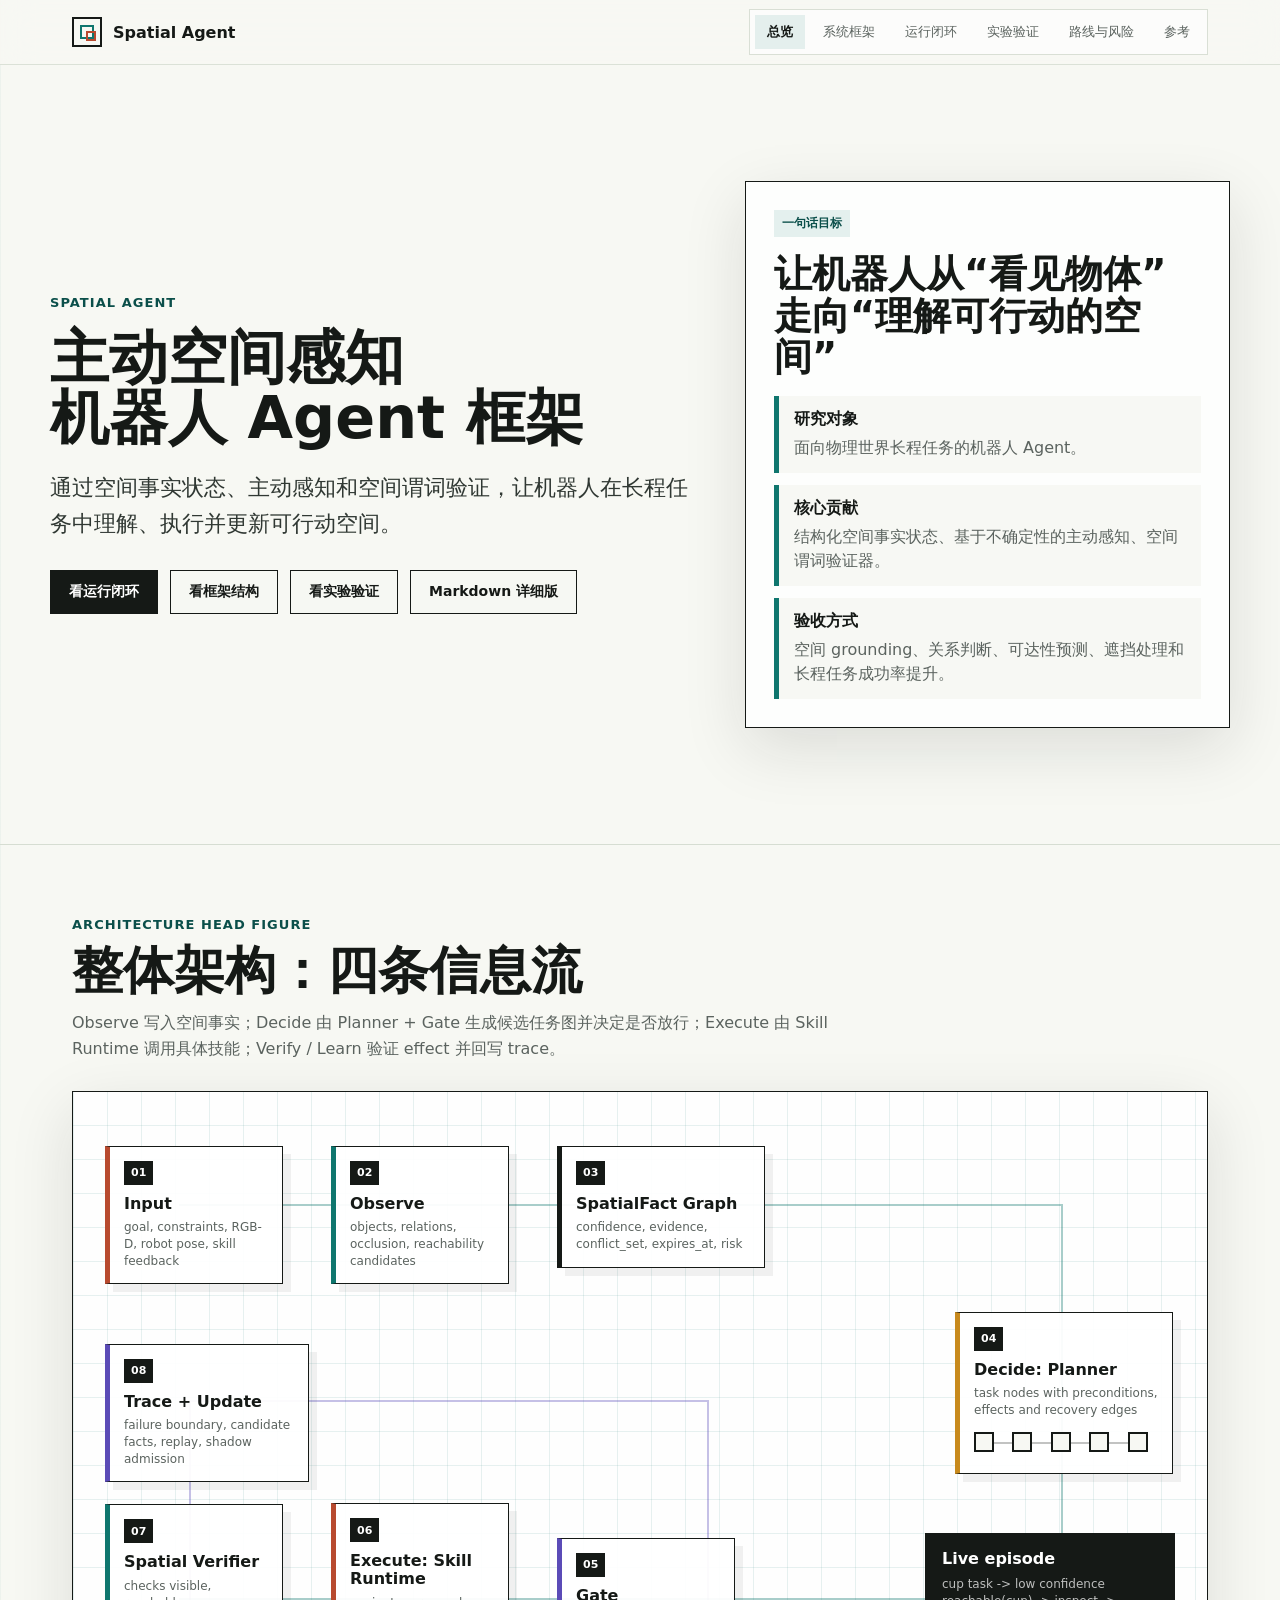
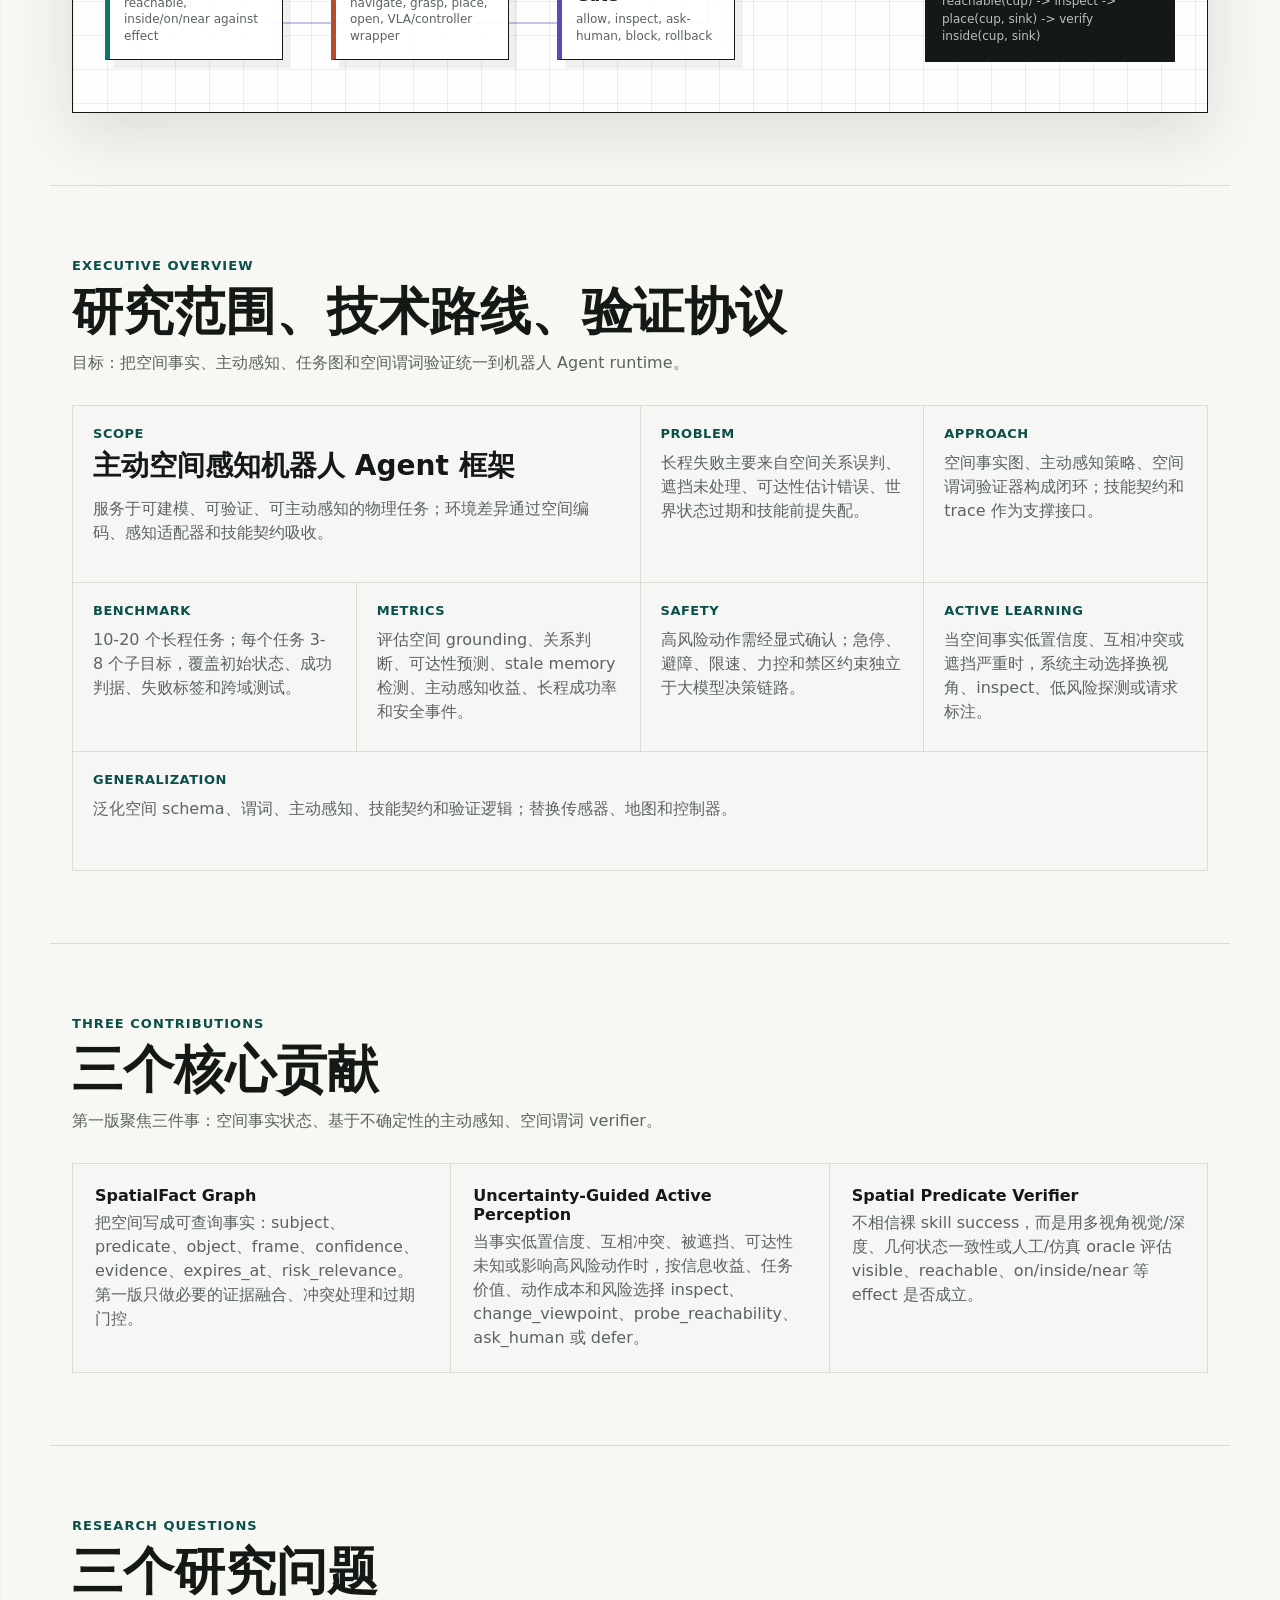
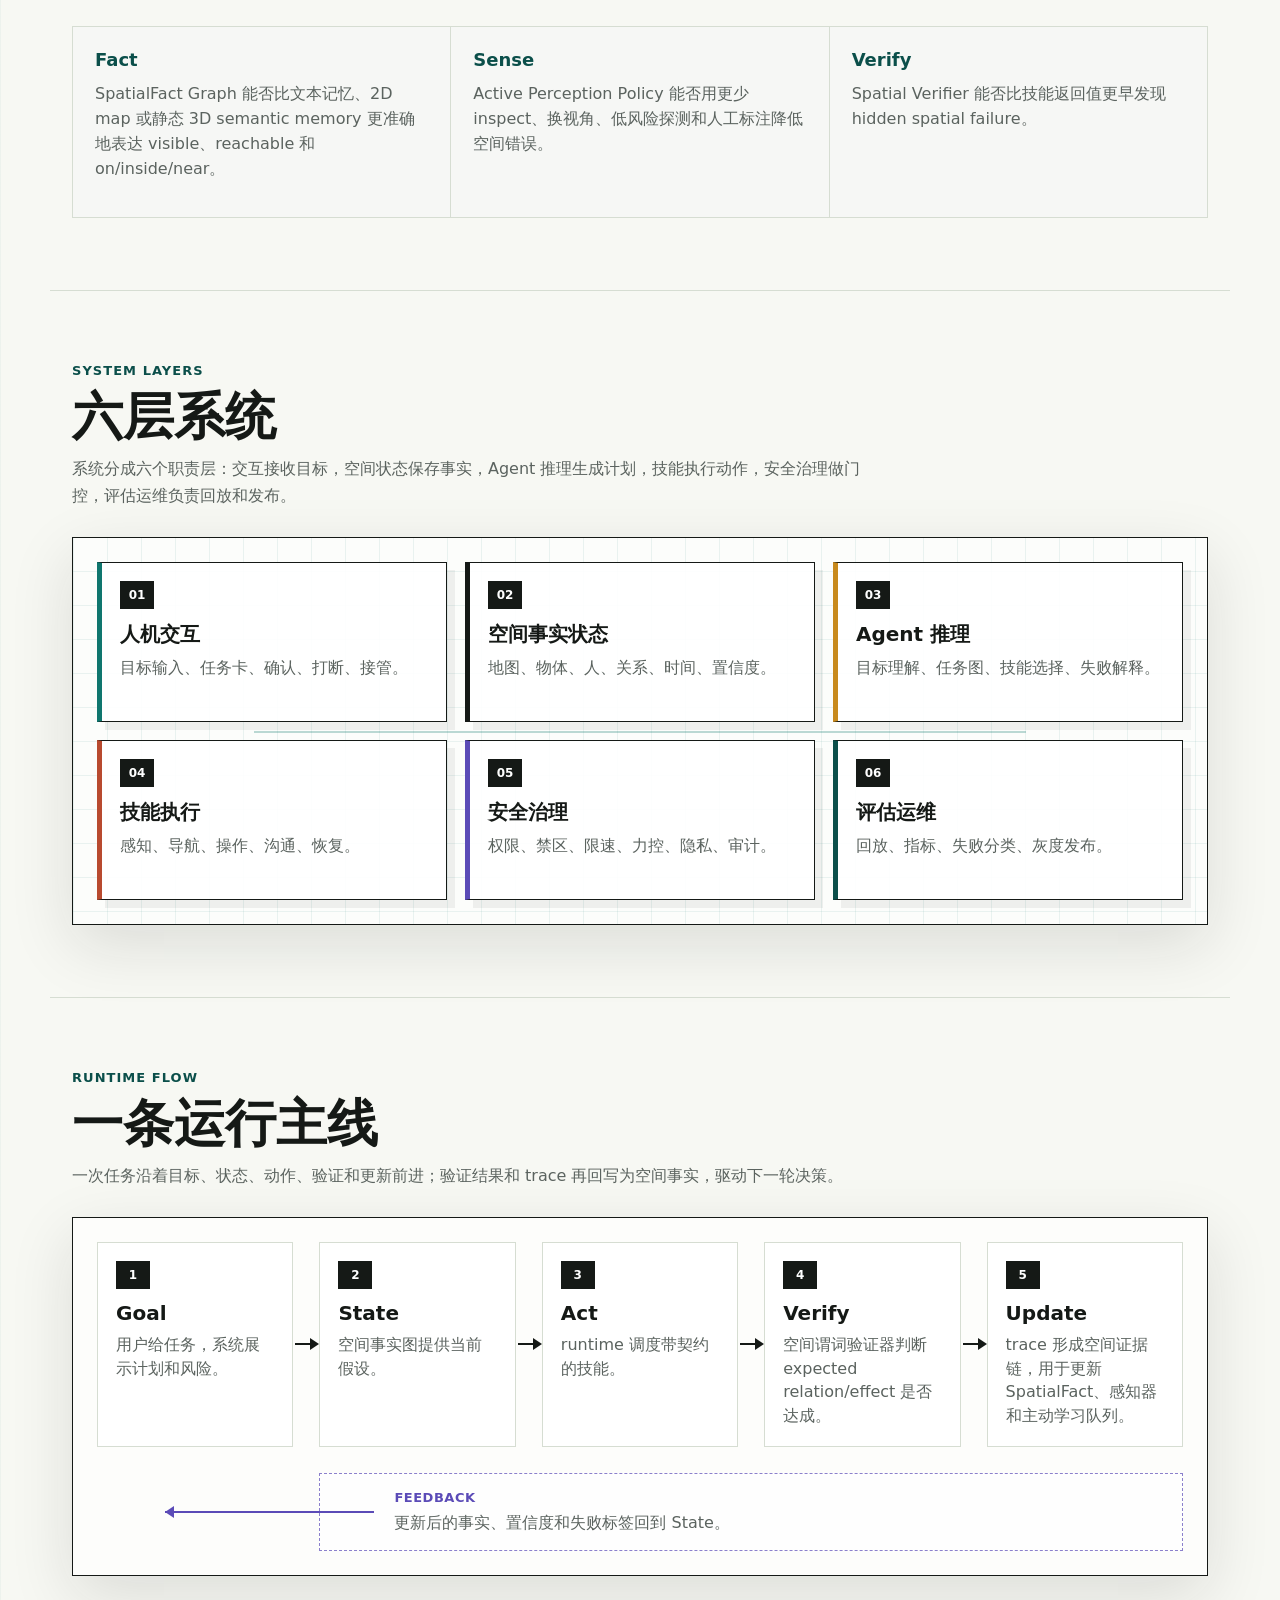
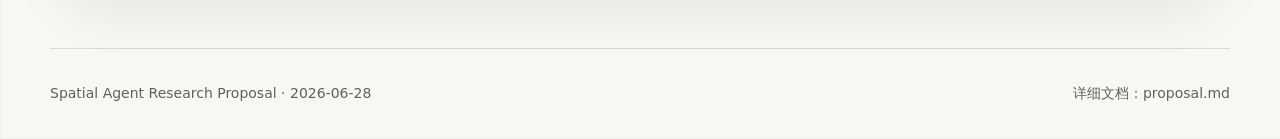
==== index.html @ 027f469e "Clarify architecture decision and execution flows" ====
<!doctype html>
<html lang="zh-CN">
<head>
  <meta charset="utf-8" />
  <meta name="viewport" content="width=device-width, initial-scale=1" />
  <title>Spatial Agent | 总览</title>
  <meta name="description" content="Spatial Agent：主动空间感知机器人 Agent 框架 proposal" />
  <link rel="icon" href="assets/favicon.svg" type="image/svg+xml" />
  <link rel="stylesheet" href="assets/styles.css" />
  <link rel="stylesheet" href="assets/clarity.css?v=20260704-1" />
</head>
<body>
  <header class="topbar">
    <div class="topbar-inner">
      <a class="brand" href="index.html" aria-label="Spatial Agent">
        <span class="mark" aria-hidden="true"></span>
        <span>Spatial Agent</span>
      </a>
      <nav aria-label="主导航">
        <a href="index.html" class="active" aria-current="page">总览</a>
        <a href="architecture.html">系统框架</a>
        <a href="runtime.html">运行闭环</a>
        <a href="method.html">实验验证</a>
        <a href="roadmap.html">路线与风险</a>
        <a href="sources.html">参考</a>
      </nav>
    </div>
    <div class="progress" aria-hidden="true"><span id="progressBar"></span></div>
  </header>

  <main id="top" class="clarity-main">
    <section class="clarity-hero">
      <div class="wrap hero-grid">
        <div class="hero-copy">
          <div class="eyebrow">Spatial Agent</div>
          <h1><span>主动空间感知</span><span>机器人 Agent 框架</span></h1>
          <p class="hero-lead">通过空间事实状态、主动感知和空间谓词验证，让机器人在长程任务中理解、执行并更新可行动空间。</p>
          <div class="hero-actions">
            <a class="button" href="runtime.html">看运行闭环</a>
            <a class="button secondary" href="architecture.html">看框架结构</a>
            <a class="button secondary" href="method.html">看实验验证</a>
            <a class="button secondary" href="proposal.md">Markdown 详细版</a>
          </div>
        </div>
        <aside class="answer-card">
          <span class="tag">一句话目标</span>
          <h2>让机器人从“看见物体”走向“理解可行动的空间”</h2>
          <div class="answer-list">
            <div><strong>研究对象</strong><span>面向物理世界长程任务的机器人 Agent。</span></div>
            <div><strong>核心贡献</strong><span>结构化空间事实状态、基于不确定性的主动感知、空间谓词验证器。</span></div>
            <div><strong>验收方式</strong><span>空间 grounding、关系判断、可达性预测、遮挡处理和长程任务成功率提升。</span></div>
          </div>
        </aside>
      </div>
    </section>

    <section class="wrap section-compact">
      <div class="section-title">
        <span class="eyebrow">Architecture Head Figure</span>
        <h2>整体架构：四条信息流</h2>
        <p>Observe 写入空间事实；Decide 由 Planner + Gate 生成候选任务图并决定是否放行；Execute 由 Skill Runtime 调用具体技能；Verify / Learn 验证 effect 并回写 trace。</p>
      </div>
      <div class="arch-figure system-cinema sequence-visual" aria-label="Spatial Agent 端到端动画架构图">
        <div class="cinema-stage">
          <div class="cinema-rail rail-main" aria-hidden="true"></div>
          <div class="cinema-rail rail-return" aria-hidden="true"></div>
          <i class="cinema-token token-task" aria-hidden="true"></i>
          <i class="cinema-token token-fact" aria-hidden="true"></i>
          <i class="cinema-token token-action" aria-hidden="true"></i>
          <i class="cinema-token token-feedback" aria-hidden="true"></i>

          <article class="cinema-node node-input">
            <b>01</b>
            <strong>Input</strong>
            <span>goal, constraints, RGB-D, robot pose, skill feedback</span>
          </article>
          <article class="cinema-node node-observe">
            <b>02</b>
            <strong>Observe</strong>
            <span>objects, relations, occlusion, reachability candidates</span>
          </article>
          <article class="cinema-node node-state">
            <b>03</b>
            <strong>SpatialFact Graph</strong>
            <span>confidence, evidence, conflict_set, expires_at, risk</span>
          </article>
          <article class="cinema-node node-planner">
            <b>04</b>
            <strong>Decide: Planner</strong>
            <span>task nodes with preconditions, effects and recovery edges</span>
            <div class="mini-task-graph" aria-hidden="true">
              <i></i><i></i><i></i><i></i><i></i>
            </div>
          </article>
          <article class="cinema-node node-gate">
            <b>05</b>
            <strong>Gate</strong>
            <span>allow, inspect, ask-human, block, rollback</span>
          </article>
          <article class="cinema-node node-skill">
            <b>06</b>
            <strong>Execute: Skill Runtime</strong>
            <span>navigate, grasp, place, open, VLA/controller wrapper</span>
          </article>
          <article class="cinema-node node-verify">
            <b>07</b>
            <strong>Spatial Verifier</strong>
            <span>checks visible, reachable, inside/on/near against effect</span>
          </article>
          <article class="cinema-node node-trace">
            <b>08</b>
            <strong>Trace + Update</strong>
            <span>failure boundary, candidate facts, replay, shadow admission</span>
          </article>

          <div class="cinema-console">
            <strong>Live episode</strong>
            <span>cup task -> low confidence reachable(cup) -> inspect -> place(cup, sink) -> verify inside(cup, sink)</span>
          </div>
        </div>
      </div>
    </section>

    <section class="wrap section-compact">
      <div class="section-title">
        <span class="eyebrow">Executive Overview</span>
        <h2>研究范围、技术路线、验证协议</h2>
        <p>目标：把空间事实、主动感知、任务图和空间谓词验证统一到机器人 Agent runtime。</p>
      </div>
      <div class="overview-dashboard">
        <article class="overview-span">
          <strong>Scope</strong>
          <h3>主动空间感知机器人 Agent 框架</h3>
          <p>服务于可建模、可验证、可主动感知的物理任务；环境差异通过空间编码、感知适配器和技能契约吸收。</p>
        </article>
        <article>
          <strong>Problem</strong>
          <span>长程失败主要来自空间关系误判、遮挡未处理、可达性估计错误、世界状态过期和技能前提失配。</span>
        </article>
        <article>
          <strong>Approach</strong>
          <span>空间事实图、主动感知策略、空间谓词验证器构成闭环；技能契约和 trace 作为支撑接口。</span>
        </article>
        <article>
          <strong>Benchmark</strong>
          <span>10-20 个长程任务；每个任务 3-8 个子目标，覆盖初始状态、成功判据、失败标签和跨域测试。</span>
        </article>
        <article>
          <strong>Metrics</strong>
          <span>评估空间 grounding、关系判断、可达性预测、stale memory 检测、主动感知收益、长程成功率和安全事件。</span>
        </article>
        <article>
          <strong>Safety</strong>
          <span>高风险动作需经显式确认；急停、避障、限速、力控和禁区约束独立于大模型决策链路。</span>
        </article>
        <article>
          <strong>Active Learning</strong>
          <span>当空间事实低置信度、互相冲突或遮挡严重时，系统主动选择换视角、inspect、低风险探测或请求标注。</span>
        </article>
        <article class="overview-full">
          <strong>Generalization</strong>
          <span>泛化空间 schema、谓词、主动感知、技能契约和验证逻辑；替换传感器、地图和控制器。</span>
        </article>
      </div>
    </section>

    <section class="wrap section-compact">
      <div class="section-title">
        <span class="eyebrow">Three Contributions</span>
        <h2>三个核心贡献</h2>
        <p>第一版聚焦三件事：空间事实状态、基于不确定性的主动感知、空间谓词 verifier。</p>
      </div>
      <div class="definition-grid three-up">
        <article><strong>SpatialFact Graph</strong><span>把空间写成可查询事实：subject、predicate、object、frame、confidence、evidence、expires_at、risk_relevance。第一版只做必要的证据融合、冲突处理和过期门控。</span></article>
        <article><strong>Uncertainty-Guided Active Perception</strong><span>当事实低置信度、互相冲突、被遮挡、可达性未知或影响高风险动作时，按信息收益、任务价值、动作成本和风险选择 inspect、change_viewpoint、probe_reachability、ask_human 或 defer。</span></article>
        <article><strong>Spatial Predicate Verifier</strong><span>不相信裸 skill success，而是用多视角视觉/深度、几何状态一致性或人工/仿真 oracle 评估 visible、reachable、on/inside/near 等 effect 是否成立。</span></article>
      </div>
    </section>

    <section class="wrap section-compact">
      <div class="section-title">
        <span class="eyebrow">Research Questions</span>
        <h2>三个研究问题</h2>
      </div>
      <div class="hypothesis-grid">
        <article>
          <strong>Fact</strong>
          <span>SpatialFact Graph 能否比文本记忆、2D map 或静态 3D semantic memory 更准确地表达 visible、reachable 和 on/inside/near。</span>
        </article>
        <article>
          <strong>Sense</strong>
          <span>Active Perception Policy 能否用更少 inspect、换视角、低风险探测和人工标注降低空间错误。</span>
        </article>
        <article>
          <strong>Verify</strong>
          <span>Spatial Verifier 能否比技能返回值更早发现 hidden spatial failure。</span>
        </article>
      </div>
    </section>

    <section class="wrap section-compact">
      <div class="section-title">
        <span class="eyebrow">System Layers</span>
        <h2>六层系统</h2>
        <p>系统分成六个职责层：交互接收目标，空间状态保存事实，Agent 推理生成计划，技能执行动作，安全治理做门控，评估运维负责回放和发布。</p>
      </div>
      <div class="system-layer-frame" aria-label="六层系统框图">
        <div class="system-layer layer-human"><b>01</b><strong>人机交互</strong><span>目标输入、任务卡、确认、打断、接管。</span></div>
        <div class="system-layer layer-state"><b>02</b><strong>空间事实状态</strong><span>地图、物体、人、关系、时间、置信度。</span></div>
        <div class="system-layer layer-agent"><b>03</b><strong>Agent 推理</strong><span>目标理解、任务图、技能选择、失败解释。</span></div>
        <div class="system-layer layer-skill"><b>04</b><strong>技能执行</strong><span>感知、导航、操作、沟通、恢复。</span></div>
        <div class="system-layer layer-safety"><b>05</b><strong>安全治理</strong><span>权限、禁区、限速、力控、隐私、审计。</span></div>
        <div class="system-layer layer-eval"><b>06</b><strong>评估运维</strong><span>回放、指标、失败分类、灰度发布。</span></div>
      </div>
    </section>

    <section class="wrap section-compact">
      <div class="section-title">
        <span class="eyebrow">Runtime Flow</span>
        <h2>一条运行主线</h2>
        <p>一次任务沿着目标、状态、动作、验证和更新前进；验证结果和 trace 再回写为空间事实，驱动下一轮决策。</p>
      </div>
      <div class="runtime-flow-diagram" aria-label="一条运行主线流程图">
        <div class="runtime-step"><b>1</b><strong>Goal</strong><span>用户给任务，系统展示计划和风险。</span></div>
        <div class="runtime-step"><b>2</b><strong>State</strong><span>空间事实图提供当前假设。</span></div>
        <div class="runtime-step"><b>3</b><strong>Act</strong><span>runtime 调度带契约的技能。</span></div>
        <div class="runtime-step"><b>4</b><strong>Verify</strong><span>空间谓词验证器判断 expected relation/effect 是否达成。</span></div>
        <div class="runtime-step"><b>5</b><strong>Update</strong><span>trace 形成空间证据链，用于更新 SpatialFact、感知器和主动学习队列。</span></div>
        <div class="runtime-feedback"><strong>feedback</strong><span>更新后的事实、置信度和失败标签回到 State。</span></div>
      </div>
    </section>

  </main>

  <footer>
    <div class="wrap">
      <span>Spatial Agent Research Proposal · 2026-06-28</span>
      <span>详细文档：proposal.md</span>
    </div>
  </footer>

  <script src="assets/app.js"></script>
</body>
</html>
---- assets/styles.css ----
:root {
      --paper: #f7f8f3;
      --paper-2: #eef3ec;
      --ink: #151916;
      --muted: #5b635f;
      --line: #d6ddd2;
      --teal: #0f766e;
      --teal-dark: #0b4f4a;
      --clay: #b84a2f;
      --amber: #c88a1d;
      --violet: #5b4bb7;
      --white: #ffffff;
      --shadow: 0 20px 60px rgba(21, 25, 22, 0.12);
      --max: 1180px;
    }

    * {
      box-sizing: border-box;
    }

    html {
      scroll-behavior: smooth;
      overflow-x: hidden;
    }

    body {
      margin: 0;
      color: var(--ink);
      background:
        linear-gradient(90deg, rgba(15, 118, 110, 0.05) 1px, transparent 1px),
        linear-gradient(0deg, rgba(15, 118, 110, 0.05) 1px, transparent 1px),
        var(--paper);
      background-size: 42px 42px;
      font-family: Inter, ui-sans-serif, system-ui, -apple-system, BlinkMacSystemFont, "Segoe UI", "PingFang SC", "Microsoft YaHei", sans-serif;
      letter-spacing: 0;
      overflow-x: hidden;
    }

    a {
      color: inherit;
      text-decoration: none;
    }

    .topbar {
      position: sticky;
      top: 0;
      z-index: 20;
      backdrop-filter: blur(16px);
      background: rgba(247, 248, 243, 0.88);
      border-bottom: 1px solid rgba(214, 221, 210, 0.85);
    }

    .topbar-inner {
      max-width: var(--max);
      margin: 0 auto;
      display: flex;
      align-items: center;
      justify-content: space-between;
      gap: 20px;
      min-height: 64px;
      padding: 0 22px;
    }

    .brand {
      display: flex;
      align-items: center;
      gap: 11px;
      font-weight: 760;
      white-space: nowrap;
    }

    .mark {
      width: 30px;
      height: 30px;
      border: 2px solid var(--ink);
      position: relative;
      background: var(--paper);
    }

    .mark::before,
    .mark::after {
      content: "";
      position: absolute;
      inset: 6px;
      border: 2px solid var(--teal);
    }

    .mark::after {
      inset: 12px 4px 4px 12px;
      border-color: var(--clay);
    }

    nav {
      display: flex;
      align-items: center;
      gap: 18px;
      color: var(--muted);
      font-size: 14px;
    }

    nav a {
      padding: 8px 0;
      border-bottom: 2px solid transparent;
    }

    nav a:hover {
      color: var(--ink);
      border-color: var(--teal);
    }

    nav a.active {
      color: var(--ink);
      border-color: var(--teal);
      font-weight: 720;
    }

    .progress {
      position: absolute;
      left: 0;
      bottom: -1px;
      width: 100%;
      height: 2px;
      background: transparent;
    }

    .progress span {
      display: block;
      height: 100%;
      width: 0%;
      background: linear-gradient(90deg, var(--teal), var(--clay), var(--amber));
    }

    .hero {
      min-height: calc(100svh - 64px);
      display: grid;
      place-items: center;
      padding: 42px 22px 54px;
      border-bottom: 1px solid var(--line);
      position: relative;
      overflow: hidden;
    }

    .hero::before {
      content: "";
      position: absolute;
      inset: 0;
      background:
        radial-gradient(circle at 72% 34%, rgba(15, 118, 110, 0.16), transparent 24%),
        radial-gradient(circle at 18% 78%, rgba(184, 74, 47, 0.12), transparent 28%);
      pointer-events: none;
    }

    .hero-inner {
      width: min(var(--max), 100%);
      display: grid;
      grid-template-columns: minmax(0, 0.95fr) minmax(420px, 1.05fr);
      gap: 38px;
      align-items: center;
      position: relative;
      z-index: 1;
      min-width: 0;
    }

    .hero-inner > * {
      min-width: 0;
    }

    .eyebrow {
      display: block;
      max-width: 100%;
      color: var(--teal-dark);
      font-size: 13px;
      font-weight: 720;
      text-transform: uppercase;
      letter-spacing: 0.08em;
      overflow-wrap: anywhere;
      word-break: break-word;
    }

    h1 {
      font-size: clamp(38px, 5.4vw, 68px);
      line-height: 1;
      margin: 18px 0 22px;
      max-width: 760px;
      letter-spacing: 0;
      overflow-wrap: anywhere;
    }

    h1 span {
      display: block;
    }

    .lead {
      color: #303833;
      font-size: clamp(18px, 2vw, 23px);
      line-height: 1.55;
      max-width: 660px;
      margin: 0 0 30px;
      overflow-wrap: anywhere;
    }

    .hero-actions {
      display: flex;
      gap: 12px;
      flex-wrap: wrap;
    }

    .button {
      display: inline-flex;
      align-items: center;
      justify-content: center;
      min-height: 44px;
      padding: 0 18px;
      border: 1px solid var(--ink);
      background: var(--ink);
      color: var(--white);
      font-size: 14px;
      font-weight: 680;
      transition: transform 180ms ease, box-shadow 180ms ease, background 180ms ease;
    }

    .button.secondary {
      background: rgba(247, 248, 243, 0.82);
      color: var(--ink);
    }

    .button:hover {
      transform: translateY(-2px);
      box-shadow: var(--shadow);
    }

    .hero-note {
      display: grid;
      grid-template-columns: repeat(3, minmax(0, 1fr));
      gap: 1px;
      border: 1px solid var(--line);
      background: var(--line);
      margin-top: 34px;
      max-width: 680px;
    }

    .hero-note div {
      background: rgba(255, 255, 255, 0.72);
      padding: 15px;
      min-height: 112px;
    }

    .hero-note strong {
      display: block;
      font-size: 22px;
      margin-bottom: 8px;
    }

    .hero-note span {
      color: var(--muted);
      line-height: 1.45;
      font-size: 13px;
    }

    .proposal-card {
      background: rgba(255, 255, 255, 0.82);
      border: 1px solid rgba(21, 25, 22, 0.18);
      box-shadow: var(--shadow);
      padding: 28px;
      min-width: 0;
    }

    .proposal-card h2 {
      font-size: clamp(28px, 3vw, 42px);
      line-height: 1.06;
      margin: 16px 0 14px;
    }

    .proposal-card p {
      color: var(--muted);
      line-height: 1.65;
      margin: 0;
    }

    .protocol-grid {
      display: grid;
      grid-template-columns: repeat(2, minmax(0, 1fr));
      gap: 1px;
      background: var(--line);
      border: 1px solid var(--line);
      margin: 24px 0;
    }

    .protocol-grid div {
      background: rgba(247, 248, 243, 0.92);
      padding: 16px;
      min-height: 118px;
    }

    .protocol-grid strong,
    .trace-flow strong {
      display: block;
      font-size: 13px;
      color: var(--teal-dark);
      text-transform: uppercase;
      letter-spacing: 0.04em;
      margin-bottom: 8px;
    }

    .protocol-grid span,
    .trace-flow span {
      display: block;
      color: #303833;
      font-weight: 720;
      line-height: 1.35;
      margin-bottom: 6px;
    }

    .protocol-grid small,
    .trace-flow small {
      color: var(--muted);
      line-height: 1.45;
      display: block;
    }

    .trace-flow {
      display: grid;
      grid-template-columns: repeat(4, minmax(0, 1fr));
      gap: 1px;
      background: var(--ink);
      border: 1px solid var(--ink);
    }

    .trace-flow div {
      background: var(--ink);
      color: var(--white);
      padding: 14px;
      min-height: 105px;
    }

    .trace-flow strong {
      color: #cfe8e3;
    }

    .trace-flow span {
      color: var(--white);
    }

    .trace-flow small {
      color: rgba(255, 255, 255, 0.68);
    }

    .system-visual {
      position: relative;
      min-height: 590px;
      background: rgba(255, 255, 255, 0.62);
      border: 1px solid rgba(21, 25, 22, 0.18);
      box-shadow: var(--shadow);
      overflow: hidden;
      min-width: 0;
    }

    .system-visual svg {
      width: 100%;
      height: 100%;
      display: block;
      min-height: 590px;
    }

    .pulse {
      animation: none;
    }

    .orbit {
      transform-origin: 50% 50%;
      animation: none;
    }

    @keyframes pulse {
      0%, 100% { opacity: 0.56; transform: scale(1); }
      50% { opacity: 1; transform: scale(1.035); }
    }

    @keyframes orbit {
      from { transform: rotate(0deg); }
      to { transform: rotate(360deg); }
    }

    section {
      padding: 88px 22px;
      border-bottom: 1px solid var(--line);
    }

    .wrap {
      max-width: var(--max);
      margin: 0 auto;
    }

    .section-head {
      display: grid;
      grid-template-columns: minmax(0, 0.8fr) minmax(280px, 0.45fr);
      gap: 34px;
      align-items: end;
      margin-bottom: 44px;
    }

    h2 {
      font-size: clamp(31px, 4vw, 54px);
      line-height: 1.02;
      margin: 0;
      letter-spacing: 0;
    }

    .section-head p {
      color: var(--muted);
      line-height: 1.65;
      margin: 0;
      font-size: 16px;
    }

    .evidence-grid {
      display: grid;
      grid-template-columns: repeat(4, minmax(0, 1fr));
      border: 1px solid var(--line);
      background: var(--line);
      gap: 1px;
    }

    .evidence-item {
      min-height: 255px;
      padding: 22px;
      background: rgba(255, 255, 255, 0.78);
      display: flex;
      flex-direction: column;
      justify-content: space-between;
      transition: background 180ms ease, transform 180ms ease;
    }

    .evidence-item:hover {
      background: var(--white);
      transform: translateY(-4px);
    }

    .tag {
      display: inline-flex;
      width: fit-content;
      padding: 5px 8px;
      color: var(--teal-dark);
      background: rgba(15, 118, 110, 0.1);
      font-size: 12px;
      font-weight: 720;
    }

    .evidence-item h3 {
      margin: 18px 0 10px;
      font-size: 23px;
      line-height: 1.1;
    }

    .evidence-item p {
      color: var(--muted);
      line-height: 1.55;
      font-size: 14px;
      margin: 0;
    }

    .evidence-item a {
      margin-top: 20px;
      color: var(--clay);
      font-weight: 720;
      font-size: 13px;
    }

    .task-definition {
      background: var(--paper-2);
    }

    .claim-block {
      border: 1px solid var(--ink);
      background: var(--ink);
      color: var(--white);
      padding: 28px;
      margin-bottom: 26px;
      display: grid;
      grid-template-columns: minmax(0, 0.75fr) minmax(300px, 0.5fr);
      gap: 28px;
      align-items: center;
    }

    .claim-block h3 {
      margin: 0 0 12px;
      font-size: clamp(27px, 3vw, 42px);
      line-height: 1.06;
    }

    .claim-block p {
      margin: 0;
      color: rgba(255, 255, 255, 0.72);
      line-height: 1.65;
    }

    .claim-block code {
      display: block;
      background: rgba(255, 255, 255, 0.08);
      border-left: 5px solid var(--amber);
      padding: 16px;
      color: #f6f0d8;
      line-height: 1.55;
      white-space: normal;
      overflow-wrap: anywhere;
    }

    .task-grid {
      display: grid;
      grid-template-columns: repeat(3, minmax(0, 1fr));
      border: 1px solid var(--line);
      background: var(--line);
      gap: 1px;
    }

    .task-card {
      background: rgba(255, 255, 255, 0.8);
      padding: 20px;
      min-height: 230px;
    }

    .task-card strong {
      display: block;
      color: var(--clay);
      margin-bottom: 10px;
      font-size: 13px;
      text-transform: uppercase;
      letter-spacing: 0.04em;
    }

    .task-card h3 {
      margin: 0 0 12px;
      font-size: 22px;
      line-height: 1.12;
    }

    .task-card p {
      margin: 0;
      color: var(--muted);
      line-height: 1.55;
      font-size: 14px;
    }

    .metric-grid {
      display: grid;
      grid-template-columns: repeat(4, minmax(0, 1fr));
      border: 1px solid var(--line);
      background: var(--line);
      gap: 1px;
      margin-top: 28px;
    }

    .metric-card {
      background: rgba(255, 255, 255, 0.76);
      padding: 18px;
      min-height: 150px;
    }

    .metric-card strong {
      display: block;
      font-size: 26px;
      color: var(--teal-dark);
      margin-bottom: 10px;
    }

    .metric-card span {
      display: block;
      font-weight: 760;
      margin-bottom: 8px;
      line-height: 1.25;
    }

    .metric-card small {
      color: var(--muted);
      line-height: 1.45;
      display: block;
    }

    .case-strip {
      margin-top: 28px;
      display: grid;
      grid-template-columns: repeat(6, minmax(0, 1fr));
      border: 1px solid var(--line);
      background: var(--line);
      gap: 1px;
    }

    .case-step {
      background: rgba(255, 255, 255, 0.76);
      padding: 16px;
      min-height: 172px;
    }

    .case-step b {
      color: var(--teal-dark);
      font-size: 12px;
      text-transform: uppercase;
    }

    .case-step span {
      display: block;
      margin: 10px 0 8px;
      font-weight: 760;
      line-height: 1.22;
    }

    .case-step small {
      color: var(--muted);
      line-height: 1.45;
      display: block;
    }

    .architecture {
      background: var(--ink);
      color: var(--white);
      position: relative;
    }

    .architecture .section-head p,
    .architecture .eyebrow {
      color: rgba(255, 255, 255, 0.72);
    }

    .layer-board {
      display: grid;
      grid-template-columns: 300px minmax(0, 1fr);
      gap: 26px;
      align-items: start;
    }

    .tabs {
      display: grid;
      gap: 10px;
    }

    .tab {
      width: 100%;
      min-height: 58px;
      text-align: left;
      padding: 0 16px;
      border: 1px solid rgba(255, 255, 255, 0.22);
      background: rgba(255, 255, 255, 0.05);
      color: rgba(255, 255, 255, 0.72);
      font: inherit;
      font-weight: 720;
      cursor: pointer;
      transition: background 160ms ease, color 160ms ease, border 160ms ease;
    }

    .tab.active,
    .tab:hover {
      color: var(--white);
      background: rgba(15, 118, 110, 0.38);
      border-color: rgba(255, 255, 255, 0.5);
    }

    .panel {
      min-height: 520px;
      border: 1px solid rgba(255, 255, 255, 0.2);
      background:
        linear-gradient(135deg, rgba(15, 118, 110, 0.22), transparent),
        rgba(255, 255, 255, 0.04);
      padding: 30px;
      display: none;
      overflow: hidden;
    }

    .panel.active {
      display: grid;
      grid-template-columns: minmax(0, 0.95fr) minmax(300px, 0.75fr);
      gap: 28px;
      align-items: center;
      animation: enter 260ms ease both;
    }

    @keyframes enter {
      from { opacity: 0; transform: translateY(10px); }
      to { opacity: 1; transform: translateY(0); }
    }

    .panel h3 {
      font-size: clamp(28px, 3vw, 43px);
      line-height: 1.06;
      margin: 0 0 18px;
    }

    .panel p {
      color: rgba(255, 255, 255, 0.74);
      line-height: 1.7;
      margin: 0 0 22px;
      font-size: 16px;
    }

    .bullets {
      display: grid;
      gap: 10px;
    }

    .bullets span {
      display: block;
      padding: 11px 0;
      border-bottom: 1px solid rgba(255, 255, 255, 0.14);
      color: rgba(255, 255, 255, 0.86);
      line-height: 1.45;
    }

    .mini-flow {
      display: grid;
      gap: 12px;
      color: var(--ink);
    }

    .mini-flow div {
      background: var(--paper);
      padding: 15px;
      border-left: 5px solid var(--teal);
      min-height: 76px;
    }

    .mini-flow strong {
      display: block;
      margin-bottom: 5px;
      font-size: 15px;
    }

    .mini-flow small {
      display: block;
      color: var(--muted);
      line-height: 1.45;
      font-size: 13px;
    }

    .runtime-section {
      background: var(--paper);
    }

    .runtime-grid {
      display: grid;
      grid-template-columns: minmax(0, 0.95fr) minmax(360px, 0.7fr);
      gap: 28px;
      align-items: stretch;
    }

    .lifecycle {
      display: grid;
      grid-template-columns: repeat(3, minmax(0, 1fr));
      border: 1px solid var(--line);
      background: var(--line);
      gap: 1px;
    }

    .life-step {
      background: rgba(255, 255, 255, 0.78);
      padding: 18px;
      min-height: 188px;
    }

    .life-step b {
      display: inline-grid;
      place-items: center;
      width: 32px;
      height: 32px;
      background: var(--ink);
      color: var(--white);
      margin-bottom: 14px;
      font-size: 14px;
    }

    .life-step h3 {
      margin: 0 0 10px;
      font-size: 21px;
      line-height: 1.12;
    }

    .life-step p {
      color: var(--muted);
      line-height: 1.55;
      margin: 0;
      font-size: 14px;
    }

    .contract-panel {
      border: 1px solid var(--ink);
      background: var(--ink);
      color: var(--white);
      padding: 24px;
      display: flex;
      flex-direction: column;
      justify-content: space-between;
      gap: 18px;
    }

    .contract-panel h3 {
      margin: 0 0 12px;
      font-size: 28px;
      line-height: 1.08;
    }

    .contract-panel p {
      color: rgba(255, 255, 255, 0.72);
      line-height: 1.6;
      margin: 0;
    }

    .contract-stack {
      display: grid;
      gap: 10px;
    }

    .contract-stack div {
      border-left: 5px solid var(--amber);
      background: rgba(255, 255, 255, 0.08);
      padding: 12px;
    }

    .contract-stack strong {
      display: block;
      margin-bottom: 5px;
      color: var(--white);
    }

    .contract-stack span {
      display: block;
      color: rgba(255, 255, 255, 0.68);
      line-height: 1.45;
      font-size: 13px;
    }

    .gate-row {
      margin-top: 28px;
      display: grid;
      grid-template-columns: repeat(4, minmax(0, 1fr));
      border: 1px solid var(--line);
      background: var(--line);
      gap: 1px;
    }

    .gate-row div {
      background: rgba(255, 255, 255, 0.74);
      padding: 17px;
      min-height: 130px;
    }

    .gate-row strong {
      display: block;
      color: var(--teal-dark);
      margin-bottom: 8px;
      font-size: 14px;
    }

    .gate-row span {
      display: block;
      color: var(--muted);
      line-height: 1.45;
      font-size: 13px;
    }

    .flow-board {
      display: grid;
      grid-template-columns: minmax(0, 1fr) minmax(360px, 0.72fr);
      gap: 28px;
      align-items: stretch;
    }

    .flow-visual {
      border: 1px solid var(--line);
      background: rgba(255, 255, 255, 0.76);
      box-shadow: var(--shadow);
      min-height: 620px;
      overflow: hidden;
    }

    .flow-visual svg {
      width: 100%;
      height: 100%;
      min-height: 620px;
      display: block;
    }

    .flow-node rect {
      fill: #ffffff;
      stroke: #151916;
      stroke-width: 1.6;
    }

    .flow-node.dark rect {
      fill: #151916;
    }

    .flow-node.accent rect {
      fill: rgba(15, 118, 110, 0.12);
      stroke: #0f766e;
    }

    .flow-node.warn rect {
      fill: rgba(184, 74, 47, 0.1);
      stroke: #b84a2f;
    }

    .flow-node text {
      font-weight: 760;
      fill: #151916;
      font-size: 13px;
    }

    .flow-node .sub {
      font-weight: 560;
      fill: #5b635f;
      font-size: 11px;
    }

    .flow-node.dark text,
    .flow-node.dark .sub {
      fill: #ffffff;
    }

    .flow-path {
      fill: none;
      stroke: #0f766e;
      stroke-width: 3;
      stroke-linecap: round;
      stroke-dasharray: 10 13;
      animation: none;
    }

    .flow-path.return {
      stroke: #b84a2f;
    }

    .flow-path.gate {
      stroke: #5b4bb7;
    }

    @keyframes dataFlow {
      to { stroke-dashoffset: -46; }
    }

    .flow-token {
      animation: none;
      opacity: 0.42;
      transform-origin: center;
    }

    .sequence-visual.is-visible .flow-path {
      animation: dataFlow 1.25s linear 1 both;
    }

    .sequence-visual.is-visible .flow-path.return {
      animation-duration: 1.65s;
      animation-delay: 0.7s;
    }

    .sequence-visual.is-visible .flow-path.gate {
      animation-duration: 1.45s;
      animation-delay: 0.35s;
    }

    .sequence-visual.is-visible .flow-token {
      animation: tokenPulse 1.1s ease-in-out 1 both;
    }

    @keyframes tokenPulse {
      0%, 100% { opacity: 0.45; transform: scale(0.9); }
      50% { opacity: 1; transform: scale(1.08); }
    }

    .flow-tabs-card {
      border: 1px solid var(--line);
      background: rgba(255, 255, 255, 0.78);
      padding: 22px;
      min-height: 620px;
      display: flex;
      flex-direction: column;
      gap: 18px;
    }

    .flow-tabs {
      display: grid;
      grid-template-columns: repeat(2, minmax(0, 1fr));
      gap: 8px;
    }

    .flow-tab {
      min-height: 42px;
      border: 1px solid var(--line);
      background: var(--paper);
      color: var(--muted);
      font: inherit;
      font-size: 13px;
      font-weight: 760;
      cursor: pointer;
      transition: background 160ms ease, color 160ms ease, border 160ms ease;
    }

    .flow-tab.active,
    .flow-tab:hover {
      color: var(--white);
      background: var(--ink);
      border-color: var(--ink);
    }

    .flow-panel {
      display: none;
      animation: enter 220ms ease both;
    }

    .flow-panel.active {
      display: block;
    }

    .flow-panel h3 {
      font-size: 29px;
      line-height: 1.08;
      margin: 4px 0 14px;
    }

    .flow-panel p {
      color: var(--muted);
      line-height: 1.65;
      margin: 0 0 18px;
    }

    .flow-list {
      display: grid;
      gap: 10px;
    }

    .flow-list div {
      border-left: 5px solid var(--teal);
      background: rgba(247, 248, 243, 0.9);
      padding: 12px 13px;
    }

    .flow-list strong {
      display: block;
      margin-bottom: 5px;
      font-size: 14px;
    }

    .flow-list span {
      color: var(--muted);
      display: block;
      line-height: 1.45;
      font-size: 13px;
    }

    .task-timeline {
      display: grid;
      gap: 1px;
      border: 1px solid var(--line);
      background: var(--line);
    }

    .task-timeline div {
      background: rgba(247, 248, 243, 0.9);
      padding: 13px;
      display: grid;
      grid-template-columns: 70px minmax(0, 1fr);
      gap: 12px;
      align-items: start;
    }

    .task-timeline b {
      color: var(--teal-dark);
      font-size: 12px;
      text-transform: uppercase;
    }

    .task-timeline span {
      color: var(--muted);
      line-height: 1.45;
      font-size: 13px;
    }

    .method-grid {
      display: grid;
      grid-template-columns: minmax(0, 0.9fr) minmax(340px, 0.7fr);
      gap: 28px;
      align-items: stretch;
    }

    .matrix {
      border: 1px solid var(--line);
      background: rgba(255, 255, 255, 0.72);
      overflow: hidden;
    }

    .row {
      display: grid;
      grid-template-columns: 0.9fr 1.15fr 1.15fr;
      border-bottom: 1px solid var(--line);
    }

    .row:last-child {
      border-bottom: 0;
    }

    .row div {
      padding: 16px;
      border-right: 1px solid var(--line);
      min-height: 82px;
      line-height: 1.48;
      font-size: 14px;
    }

    .row div:last-child {
      border-right: 0;
    }

    .row.header div {
      min-height: unset;
      background: var(--ink);
      color: var(--white);
      font-weight: 750;
    }

    .chart-panel {
      border: 1px solid var(--line);
      background: rgba(255, 255, 255, 0.72);
      padding: 24px;
    }

    .chart-panel h3 {
      margin: 0 0 20px;
      font-size: 23px;
    }

    .experiment-list {
      display: grid;
      gap: 12px;
    }

    .experiment-list div {
      border-left: 5px solid var(--teal);
      background: rgba(247, 248, 243, 0.82);
      padding: 13px 14px;
    }

    .experiment-list strong {
      display: block;
      margin-bottom: 6px;
      font-size: 14px;
    }

    .experiment-list span {
      color: var(--muted);
      line-height: 1.5;
      font-size: 13px;
      display: block;
    }

    .bar {
      display: grid;
      grid-template-columns: 132px minmax(0, 1fr) 42px;
      gap: 12px;
      align-items: center;
      margin: 15px 0;
      font-size: 13px;
      color: var(--muted);
    }

    .track {
      height: 12px;
      background: var(--paper-2);
      border: 1px solid var(--line);
      overflow: hidden;
    }

    .fill {
      height: 100%;
      width: var(--w);
      background: linear-gradient(90deg, var(--teal), var(--clay));
      transform-origin: left;
      animation: grow 900ms ease both;
    }

    @keyframes grow {
      from { transform: scaleX(0); }
      to { transform: scaleX(1); }
    }

    .timeline {
      display: grid;
      grid-template-columns: repeat(5, minmax(0, 1fr));
      border: 1px solid var(--line);
      background: var(--line);
      gap: 1px;
    }

    .phase {
      background: rgba(255, 255, 255, 0.78);
      padding: 20px;
      min-height: 252px;
      display: flex;
      flex-direction: column;
      justify-content: space-between;
    }

    .phase b {
      font-size: 34px;
      color: var(--clay);
    }

    .phase h3 {
      margin: 14px 0 10px;
      font-size: 20px;
      line-height: 1.15;
    }

    .phase p {
      color: var(--muted);
      line-height: 1.5;
      margin: 0;
      font-size: 14px;
    }

    .risk-layout {
      display: grid;
      grid-template-columns: minmax(0, 0.7fr) minmax(0, 1fr);
      gap: 30px;
      align-items: center;
    }

    .risk-map {
      position: relative;
      min-height: 480px;
      border: 1px solid var(--line);
      background:
        linear-gradient(90deg, transparent 49.7%, var(--line) 49.7%, var(--line) 50.3%, transparent 50.3%),
        linear-gradient(0deg, transparent 49.7%, var(--line) 49.7%, var(--line) 50.3%, transparent 50.3%),
        rgba(255, 255, 255, 0.72);
    }

    .axis {
      position: absolute;
      color: var(--muted);
      font-size: 12px;
      font-weight: 700;
      text-transform: uppercase;
    }

    .axis.top { top: 14px; left: 50%; transform: translateX(-50%); }
    .axis.bottom { bottom: 14px; left: 50%; transform: translateX(-50%); }
    .axis.left { left: 14px; top: 50%; transform: translateY(-50%) rotate(-90deg); }
    .axis.right { right: 14px; top: 50%; transform: translateY(-50%) rotate(90deg); }

    .risk-dot {
      position: absolute;
      left: var(--x);
      top: var(--y);
      width: 150px;
      min-height: 58px;
      transform: translate(-50%, -50%);
      background: var(--ink);
      color: var(--white);
      padding: 10px;
      font-size: 12px;
      line-height: 1.35;
      box-shadow: var(--shadow);
    }

    .risk-dot.safe {
      background: var(--teal-dark);
    }

    .risk-dot.warn {
      background: var(--clay);
    }

    .risk-list {
      display: grid;
      gap: 12px;
    }

    .risk-list div {
      border-left: 5px solid var(--teal);
      padding: 12px 0 12px 15px;
      background: rgba(255, 255, 255, 0.58);
    }

    .risk-list strong {
      display: block;
      margin-bottom: 5px;
    }

    .risk-list span {
      color: var(--muted);
      line-height: 1.5;
      font-size: 14px;
    }

    .sources {
      background: var(--paper-2);
    }

    .source-grid {
      columns: 2;
      column-gap: 32px;
      margin: 0;
      padding: 0;
      list-style: none;
    }

    .source-grid li {
      break-inside: avoid;
      padding: 10px 0;
      border-bottom: 1px solid var(--line);
      color: var(--muted);
      line-height: 1.45;
      font-size: 14px;
    }

    .source-grid a {
      color: var(--teal-dark);
      font-weight: 700;
    }

    .reveal {
      opacity: 0;
      transform: translateY(18px);
      transition: opacity 600ms ease, transform 600ms ease;
    }

    .reveal.visible {
      opacity: 1;
      transform: translateY(0);
    }

    footer {
      padding: 36px 22px;
      color: var(--muted);
      font-size: 14px;
    }

    footer .wrap {
      display: flex;
      justify-content: space-between;
      gap: 18px;
      flex-wrap: wrap;
    }

    @media (max-width: 980px) {
      nav {
        display: none;
      }

      .hero-inner,
      .section-head,
      .claim-block,
      .layer-board,
      .panel.active,
      .flow-board,
      .runtime-grid,
      .method-grid,
      .risk-layout {
        grid-template-columns: minmax(0, 1fr);
      }

      .system-visual,
      .system-visual svg {
        min-height: 520px;
      }

      .flow-visual,
      .flow-visual svg,
      .flow-tabs-card {
        min-height: 520px;
      }

      .evidence-grid {
        grid-template-columns: repeat(2, minmax(0, 1fr));
      }

      .task-grid,
      .metric-grid,
      .lifecycle,
      .gate-row,
      .protocol-grid,
      .trace-flow {
        grid-template-columns: repeat(2, minmax(0, 1fr));
      }

      .case-strip {
        grid-template-columns: repeat(3, minmax(0, 1fr));
      }

      .timeline {
        grid-template-columns: repeat(2, minmax(0, 1fr));
      }
    }

    @media (max-width: 640px) {
      .hero {
        padding-top: 30px;
        width: 100%;
        max-width: 100vw;
        display: block;
      }

      .hero-inner {
        width: 100%;
        max-width: calc(100vw - 44px);
        display: block;
        margin: 0 auto;
      }

      h1 {
        font-size: 37px;
        line-height: 1.02;
      }

      .eyebrow {
        font-size: 11px;
        line-height: 1.35;
        word-break: break-all;
      }

      .lead,
      .hero-note span {
        display: block;
        white-space: normal;
        word-break: break-word;
        overflow-wrap: anywhere;
      }

      .hero-note div {
        min-width: 0;
      }

      .lead,
      .hero-actions,
      .hero-note,
      .system-visual {
        width: 100%;
        max-width: calc(100vw - 44px);
      }

      .lead {
        max-width: min(320px, calc(100vw - 58px));
        font-size: 16px;
        line-height: 1.68;
      }

      .hero-note span {
        max-width: min(300px, calc(100vw - 76px));
        font-size: 12px;
      }

      .system-visual {
        margin-top: 38px;
      }

      .hero-note,
      .evidence-grid,
      .task-grid,
      .metric-grid,
      .lifecycle,
      .gate-row,
      .protocol-grid,
      .trace-flow,
      .case-strip,
      .timeline {
        grid-template-columns: 1fr;
      }

      .system-visual,
      .system-visual svg {
        min-height: 430px;
      }

      .panel {
        padding: 20px;
      }

      .row {
        grid-template-columns: 1fr;
      }

      .row div {
        border-right: 0;
        border-bottom: 1px solid var(--line);
      }

      .bar {
        grid-template-columns: 1fr;
        gap: 7px;
      }

      .risk-dot {
        width: 124px;
      }

      .flow-visual,
      .flow-visual svg,
      .flow-tabs-card {
        min-height: 430px;
      }

      .source-grid {
        columns: 1;
      }
    }
---- assets/clarity.css ----
body {
  background:
    linear-gradient(90deg, rgba(15, 118, 110, 0.045) 1px, transparent 1px),
    linear-gradient(0deg, rgba(15, 118, 110, 0.045) 1px, transparent 1px),
    #f7f8f3;
}

.clarity-main section {
  border-bottom: 1px solid var(--line);
}

.clarity-main .wrap {
  width: 100%;
}

.clarity-main .reveal {
  opacity: 1;
  transform: none;
}

.topbar nav {
  gap: 14px;
  font-size: 13px;
}

.clarity-hero {
  min-height: min(780px, calc(100svh - 64px));
  display: grid;
  align-items: center;
  padding: 44px 22px;
}

.hero-grid {
  display: grid;
  grid-template-columns: minmax(0, 1.05fr) minmax(360px, 0.78fr);
  gap: 42px;
  align-items: center;
  min-width: 0;
}

.hero-copy,
.answer-card {
  min-width: 0;
}

.hero-copy h1,
.page-hero h1 {
  font-size: clamp(40px, 4.6vw, 68px);
  line-height: 1.02;
  margin: 18px 0 22px;
  max-width: 900px;
}

.hero-copy h1 span {
  white-space: nowrap;
}

.hero-lead,
.page-hero p {
  max-width: 780px;
  color: #303833;
  font-size: clamp(18px, 1.7vw, 22px);
  line-height: 1.65;
  margin: 0 0 28px;
  overflow-wrap: anywhere;
}

.answer-card,
.example-panel,
.run-card {
  border: 1px solid var(--ink);
  background: rgba(255, 255, 255, 0.82);
  box-shadow: var(--shadow);
  padding: 28px;
}

.answer-card h2,
.example-panel h2,
.run-card h2 {
  font-size: clamp(28px, 3vw, 42px);
  line-height: 1.08;
  margin: 16px 0 18px;
}

.answer-list,
.run-steps {
  display: grid;
  gap: 12px;
}

.answer-list div,
.run-steps div {
  border-left: 5px solid var(--teal);
  background: rgba(247, 248, 243, 0.9);
  padding: 13px 15px;
}

.answer-list strong,
.run-steps strong,
.comparison strong,
.definition-grid strong,
.contract-grid strong,
.protocol-table strong,
.risk-grid-clear strong,
.route-grid strong {
  display: block;
  margin-bottom: 6px;
  color: var(--ink);
}

.answer-list span,
.run-steps span,
.comparison span,
.definition-grid span,
.contract-grid span,
.protocol-table span,
.risk-grid-clear span,
.route-grid span {
  display: block;
  color: var(--muted);
  line-height: 1.5;
}

.section-compact {
  padding: 72px 22px;
}

.section-title {
  max-width: 820px;
  margin-bottom: 28px;
}

.section-title h2,
.problem-solution h2 {
  font-size: clamp(32px, 4vw, 54px);
  line-height: 1.05;
  margin: 12px 0 12px;
}

.section-title p {
  color: var(--muted);
  line-height: 1.65;
  font-size: 16px;
  margin: 0;
}

.deliver-grid,
.definition-grid,
.contract-grid,
.risk-grid-clear,
.route-grid {
  display: grid;
  grid-template-columns: repeat(3, minmax(0, 1fr));
  gap: 1px;
  border: 1px solid var(--line);
  background: var(--line);
}

.deliver-grid article,
.definition-grid article,
.contract-grid article,
.risk-grid-clear article,
.route-grid a {
  background: rgba(255, 255, 255, 0.78);
  padding: 22px;
  min-height: 170px;
}

.overview-dashboard {
  display: grid;
  grid-template-columns: repeat(4, minmax(0, 1fr));
  gap: 1px;
  border: 1px solid var(--line);
  background: var(--line);
}

.overview-dashboard article {
  background: rgba(255, 255, 255, 0.78);
  padding: 20px;
  min-height: 168px;
}

.overview-dashboard .overview-span {
  grid-column: span 2;
}

.overview-dashboard .overview-full {
  grid-column: 1 / -1;
  min-height: 118px;
}

.overview-dashboard strong,
.overview-map strong,
.metric-overview strong {
  display: block;
  color: var(--teal-dark);
  font-size: 13px;
  text-transform: uppercase;
  letter-spacing: 0.04em;
  margin-bottom: 10px;
}

.overview-dashboard h3 {
  margin: 0 0 12px;
  font-size: 28px;
  line-height: 1.08;
}

.overview-dashboard p,
.overview-dashboard span {
  display: block;
  color: var(--muted);
  line-height: 1.52;
}

.arch-figure {
  border: 1px solid var(--ink);
  background:
    linear-gradient(90deg, rgba(15, 118, 110, 0.07) 1px, transparent 1px),
    linear-gradient(0deg, rgba(15, 118, 110, 0.07) 1px, transparent 1px),
    rgba(255, 255, 255, 0.76);
  background-size: 34px 34px;
  padding: 22px;
  box-shadow: var(--shadow);
}

.arch-swimlanes {
  display: grid;
  gap: 12px;
}

.arch-lane {
  display: grid;
  grid-template-columns: 118px minmax(0, 1fr) 42px minmax(0, 1fr) 42px minmax(0, 1fr);
  gap: 0;
  align-items: stretch;
}

.arch-lane-label {
  display: grid;
  place-items: center;
  min-height: 118px;
  padding: 12px;
  background: var(--ink);
  color: var(--white);
  font-size: 13px;
  font-weight: 780;
  text-transform: uppercase;
  letter-spacing: 0.04em;
  text-align: center;
}

.arch-card {
  min-height: 118px;
  border: 1px solid var(--line);
  background: rgba(255, 255, 255, 0.9);
  padding: 17px;
  display: grid;
  align-content: start;
  box-shadow: 7px 7px 0 rgba(21, 25, 22, 0.05);
}

.arch-card strong {
  display: block;
  color: var(--ink);
  font-size: 16px;
  margin-bottom: 8px;
}

.arch-card span {
  display: block;
  color: var(--muted);
  font-size: 13px;
  line-height: 1.48;
}

.arch-card.primary {
  border: 2px solid var(--ink);
  background: var(--white);
}

.arch-card.compact {
  background: rgba(255, 255, 255, 0.72);
}

.arch-arrow {
  position: relative;
  display: grid;
  place-items: center;
  min-width: 0;
}

.arch-arrow::before {
  content: "";
  display: block;
  width: calc(100% - 8px);
  height: 2px;
  background: var(--ink);
}

.arch-arrow::after {
  content: "";
  position: absolute;
  right: 4px;
  top: 50%;
  width: 0;
  height: 0;
  border-top: 7px solid transparent;
  border-bottom: 7px solid transparent;
  border-left: 10px solid var(--ink);
  transform: translateY(-50%);
}

.arch-arrow.loop::before {
  background: var(--violet);
}

.arch-arrow.loop::after {
  border-left-color: var(--violet);
}

.arch-return {
  position: relative;
  margin-top: 2px;
  padding: 13px 18px 13px 156px;
  border: 1px dashed rgba(91, 75, 183, 0.65);
  background: rgba(255, 255, 255, 0.7);
}

.arch-return::before {
  content: "";
  position: absolute;
  left: 22px;
  top: 50%;
  width: 112px;
  height: 2px;
  background: var(--violet);
  transform: translateY(-50%);
}

.arch-return::after {
  content: "";
  position: absolute;
  left: 18px;
  top: 50%;
  width: 0;
  height: 0;
  border-top: 7px solid transparent;
  border-bottom: 7px solid transparent;
  border-right: 10px solid var(--violet);
  transform: translateY(-50%);
}

.arch-return span {
  display: block;
  color: var(--violet);
  font-size: 12px;
  font-weight: 780;
  text-transform: uppercase;
  letter-spacing: 0.04em;
  margin-bottom: 4px;
}

.arch-return strong {
  display: block;
  color: var(--muted);
  font-size: 13px;
  line-height: 1.45;
  font-weight: 620;
}

.arch-source { border-left: 5px solid var(--clay); }
.arch-perception { border-left: 5px solid var(--teal); }
.arch-state { border-left: 5px solid var(--ink); }
.arch-active { border-left: 5px solid var(--violet); }
.arch-planner { border-left: 5px solid var(--amber); }
.arch-skill { border-left: 5px solid var(--clay); }
.arch-world { border-left: 5px solid var(--teal-dark); }
.arch-verify { border-left: 5px solid var(--teal); }
.arch-trace { border-left: 5px solid var(--violet); }

.hypothesis-grid {
  display: grid;
  grid-template-columns: repeat(3, minmax(0, 1fr));
  gap: 1px;
  border: 1px solid var(--line);
  background: var(--line);
}

.hypothesis-grid article {
  background: rgba(255, 255, 255, 0.78);
  padding: 22px;
  min-height: 190px;
}

.hypothesis-grid strong {
  display: block;
  color: var(--teal-dark);
  font-size: 18px;
  margin-bottom: 12px;
}

.hypothesis-grid span {
  display: block;
  color: var(--muted);
  line-height: 1.55;
}

.deliver-grid b,
.layer-map b,
.check-grid b {
  display: inline-grid;
  place-items: center;
  width: 34px;
  height: 34px;
  background: var(--ink);
  color: var(--white);
  margin-bottom: 16px;
}

.deliver-grid h3 {
  font-size: 25px;
  margin: 0 0 12px;
}

.deliver-grid p,
.example-panel p {
  color: var(--muted);
  line-height: 1.58;
  margin: 0;
}

.problem-solution {
  display: grid;
  grid-template-columns: minmax(0, 0.95fr) minmax(360px, 0.7fr);
  gap: 30px;
  align-items: start;
}

.comparison {
  display: grid;
  gap: 12px;
}

.comparison div,
.protocol-table div,
.risk-grid-clear article {
  border-left: 5px solid var(--teal);
  background: rgba(255, 255, 255, 0.78);
  padding: 16px;
}

.flow-strip {
  display: grid;
  grid-template-columns: repeat(5, minmax(0, 1fr));
  gap: 1px;
  border: 1px solid var(--line);
  background: var(--line);
}

.flow-strip div {
  background: rgba(255, 255, 255, 0.78);
  padding: 18px;
  min-height: 140px;
}

.flow-strip strong {
  display: block;
  color: var(--teal-dark);
  font-size: 18px;
  margin-bottom: 10px;
}

.flow-strip span {
  display: block;
  color: var(--muted);
  line-height: 1.45;
}

.overview-map {
  display: grid;
  grid-template-columns: repeat(6, minmax(0, 1fr));
  gap: 1px;
  border: 1px solid var(--line);
  background: var(--line);
  margin-bottom: 22px;
}

.overview-map div {
  background: rgba(255, 255, 255, 0.78);
  padding: 16px;
  min-height: 128px;
}

.overview-map span {
  display: block;
  color: var(--muted);
  line-height: 1.45;
  font-size: 14px;
}

.system-layer-frame {
  position: relative;
  display: grid;
  grid-template-columns: repeat(3, minmax(0, 1fr));
  gap: 18px;
  padding: 24px;
  border: 1px solid var(--ink);
  background:
    linear-gradient(90deg, rgba(15, 118, 110, 0.08) 1px, transparent 1px),
    linear-gradient(0deg, rgba(15, 118, 110, 0.08) 1px, transparent 1px),
    rgba(255, 255, 255, 0.7);
  background-size: 34px 34px;
  box-shadow: var(--shadow);
}

.system-layer-frame::before {
  content: "";
  position: absolute;
  left: 16%;
  right: 16%;
  top: 50%;
  height: 2px;
  background: rgba(15, 118, 110, 0.28);
  pointer-events: none;
}

.system-layer {
  position: relative;
  z-index: 1;
  min-height: 160px;
  border: 1px solid var(--ink);
  background: rgba(255, 255, 255, 0.92);
  padding: 18px;
  box-shadow: 8px 8px 0 rgba(21, 25, 22, 0.06);
}

.system-layer b,
.runtime-step b {
  display: inline-grid;
  place-items: center;
  width: 34px;
  height: 28px;
  margin-bottom: 12px;
  background: var(--ink);
  color: var(--white);
  font-size: 12px;
}

.system-layer strong,
.runtime-step strong {
  display: block;
  color: var(--ink);
  font-size: 20px;
  margin-bottom: 8px;
}

.system-layer span,
.runtime-step span,
.runtime-feedback span {
  display: block;
  color: var(--muted);
  line-height: 1.48;
}

.layer-human { border-left: 5px solid var(--teal); }
.layer-state { border-left: 5px solid var(--ink); }
.layer-agent { border-left: 5px solid var(--amber); }
.layer-skill { border-left: 5px solid var(--clay); }
.layer-safety { border-left: 5px solid var(--violet); }
.layer-eval { border-left: 5px solid var(--teal-dark); }

.runtime-flow-diagram {
  position: relative;
  display: grid;
  grid-template-columns: repeat(5, minmax(0, 1fr));
  gap: 26px;
  padding: 24px;
  border: 1px solid var(--ink);
  background: rgba(255, 255, 255, 0.72);
  box-shadow: var(--shadow);
}

.runtime-step {
  position: relative;
  min-height: 170px;
  border: 1px solid var(--line);
  background: rgba(255, 255, 255, 0.9);
  padding: 18px;
}

.runtime-step:not(:nth-of-type(5))::after {
  content: "";
  position: absolute;
  top: 50%;
  right: -23px;
  width: 20px;
  height: 2px;
  background: var(--ink);
  transform: translateY(-50%);
}

.runtime-step:not(:nth-of-type(5))::before {
  content: "";
  position: absolute;
  top: 50%;
  right: -27px;
  width: 0;
  height: 0;
  border-top: 6px solid transparent;
  border-bottom: 6px solid transparent;
  border-left: 9px solid var(--ink);
  transform: translateY(-50%);
}

.runtime-feedback {
  grid-column: 2 / 6;
  position: relative;
  min-height: 76px;
  border: 1px dashed rgba(91, 75, 183, 0.7);
  background: rgba(255, 255, 255, 0.78);
  padding: 16px 18px 16px 74px;
}

.runtime-feedback::before {
  content: "";
  position: absolute;
  left: -18%;
  top: 50%;
  width: calc(18% + 54px);
  height: 2px;
  background: var(--violet);
  transform: translateY(-50%);
}

.runtime-feedback::after {
  content: "";
  position: absolute;
  left: -18%;
  top: 50%;
  width: 0;
  height: 0;
  border-top: 6px solid transparent;
  border-bottom: 6px solid transparent;
  border-right: 9px solid var(--violet);
  transform: translateY(-50%);
}

.runtime-feedback strong {
  display: block;
  color: var(--violet);
  font-size: 13px;
  margin-bottom: 6px;
  text-transform: uppercase;
  letter-spacing: 0.04em;
}

.metric-overview {
  display: grid;
  grid-template-columns: repeat(6, minmax(0, 1fr));
  gap: 1px;
  border: 1px solid var(--line);
  background: var(--line);
}

.metric-overview div {
  background: rgba(255, 255, 255, 0.78);
  padding: 18px;
  min-height: 150px;
}

.metric-overview b {
  display: block;
  font-size: 30px;
  margin-bottom: 12px;
  color: var(--ink);
}

.metric-overview span {
  display: block;
  color: var(--muted);
  line-height: 1.45;
  font-size: 14px;
}

.route-grid {
  grid-template-columns: repeat(4, minmax(0, 1fr));
}

.route-grid a:hover {
  background: var(--white);
}

.page-hero {
  padding: 92px 22px 64px;
  background: rgba(255, 255, 255, 0.4);
}

.definition-grid {
  grid-template-columns: repeat(4, minmax(0, 1fr));
}

.definition-grid.three-up {
  grid-template-columns: repeat(3, minmax(0, 1fr));
}

.contract-grid.connection-grid {
  grid-template-columns: repeat(4, minmax(0, 1fr));
}

.env-grid {
  display: grid;
  grid-template-columns: repeat(4, minmax(0, 1fr));
  gap: 1px;
  border: 1px solid var(--line);
  background: var(--line);
}

.env-grid article {
  background: rgba(255, 255, 255, 0.78);
  padding: 20px;
  min-height: 178px;
}

.env-grid strong {
  display: block;
  color: var(--ink);
  margin-bottom: 10px;
}

.env-grid span {
  display: block;
  color: var(--muted);
  line-height: 1.52;
}

.interaction-grid {
  display: grid;
  grid-template-columns: repeat(4, minmax(0, 1fr));
  gap: 1px;
  border: 1px solid var(--line);
  background: var(--line);
}

.interaction-grid article {
  background: rgba(255, 255, 255, 0.78);
  padding: 20px;
  min-height: 160px;
}

.interaction-grid strong {
  display: block;
  margin-bottom: 8px;
}

.interaction-grid span {
  display: block;
  color: var(--muted);
  line-height: 1.5;
}

.check-grid {
  display: grid;
  grid-template-columns: repeat(5, minmax(0, 1fr));
  gap: 1px;
  border: 1px solid var(--line);
  background: var(--line);
}

.check-grid div {
  background: rgba(255, 255, 255, 0.78);
  padding: 18px;
  min-height: 150px;
}

.check-grid span {
  display: block;
  color: var(--muted);
  line-height: 1.45;
}

.example-panel {
  display: grid;
  grid-template-columns: minmax(0, 0.55fr) minmax(0, 0.75fr);
  gap: 26px;
}

.example-panel ol {
  margin: 0;
  padding-left: 22px;
  color: var(--muted);
  line-height: 1.7;
}

.command-grid {
  display: grid;
  grid-template-columns: repeat(5, minmax(0, 1fr));
  gap: 1px;
  border: 1px solid var(--line);
  background: var(--line);
}

.command-grid div {
  background: rgba(255, 255, 255, 0.78);
  padding: 18px;
  min-height: 150px;
}

.command-grid b {
  display: inline-grid;
  place-items: center;
  min-width: 42px;
  height: 34px;
  padding: 0 10px;
  background: var(--ink);
  color: var(--white);
  margin-bottom: 14px;
}

.command-grid span {
  display: block;
  color: var(--muted);
  line-height: 1.45;
}

.layer-map {
  display: grid;
  grid-template-columns: repeat(2, minmax(0, 1fr));
  gap: 1px;
  border: 1px solid var(--line);
  background: var(--line);
}

.layer-map div {
  background: rgba(255, 255, 255, 0.78);
  padding: 20px;
  min-height: 168px;
}

.layer-map strong {
  display: block;
  font-size: 22px;
  margin-bottom: 8px;
}

.layer-map span {
  display: block;
  color: var(--muted);
  line-height: 1.52;
}

.flow-board {
  grid-template-columns: minmax(0, 0.95fr) minmax(360px, 0.6fr);
}

.run-card {
  box-shadow: none;
  align-self: stretch;
}

.protocol-table {
  display: grid;
  gap: 12px;
}

.test-matrix {
  display: grid;
  border: 1px solid var(--line);
  background: var(--line);
  gap: 1px;
  overflow-x: auto;
}

.test-matrix > div {
  display: grid;
  grid-template-columns: minmax(190px, 1.1fr) repeat(3, minmax(170px, 1fr));
  gap: 1px;
  background: var(--line);
  min-width: 760px;
}

.test-matrix span {
  display: block;
  background: rgba(255, 255, 255, 0.78);
  color: var(--muted);
  line-height: 1.48;
  padding: 16px;
  min-width: 0;
  overflow-wrap: anywhere;
  word-break: break-word;
}

.test-matrix .matrix-head span {
  background: var(--ink);
  color: var(--white);
  font-weight: 700;
}

.timeline.clean {
  grid-template-columns: repeat(5, minmax(0, 1fr));
}

.risk-grid-clear {
  grid-template-columns: repeat(2, minmax(0, 1fr));
}

.pseudo-grid {
  display: grid;
  grid-template-columns: minmax(0, 0.85fr) minmax(360px, 0.75fr);
  gap: 28px;
  align-items: start;
}

.pseudo-card {
  border: 1px solid var(--ink);
  background: var(--ink);
  color: var(--white);
  padding: 24px;
  box-shadow: var(--shadow);
}

.pseudo-card h2,
.pseudo-card h3 {
  color: var(--white);
  margin: 0 0 14px;
  line-height: 1.08;
}

.pseudo-card p {
  color: rgba(255, 255, 255, 0.68);
  line-height: 1.6;
  margin: 0 0 18px;
}

.pseudo-code {
  margin: 0;
  padding: 18px;
  overflow-x: auto;
  background: rgba(255, 255, 255, 0.08);
  border-left: 5px solid var(--amber);
  color: #f6f0d8;
  font: 13px/1.62 ui-monospace, SFMono-Regular, Menlo, Consolas, "Liberation Mono", monospace;
  white-space: pre;
}

.pseudo-note {
  display: grid;
  gap: 12px;
}

.pseudo-note div {
  border-left: 5px solid var(--teal);
  background: rgba(255, 255, 255, 0.78);
  padding: 14px 16px;
}

.pseudo-note strong {
  display: block;
  margin-bottom: 6px;
}

.pseudo-note span {
  display: block;
  color: var(--muted);
  line-height: 1.5;
}

.visual-shell {
  display: grid;
  grid-template-columns: minmax(0, 1fr) minmax(260px, 0.38fr);
  gap: 24px;
  align-items: stretch;
  margin: 22px 0 26px;
}

.visual-caption {
  display: grid;
  gap: 12px;
  align-content: start;
}

.visual-caption div {
  border: 1px solid var(--line);
  border-left: 5px solid var(--teal);
  background: rgba(255, 255, 255, 0.82);
  padding: 16px;
}

.visual-caption.compact div {
  padding: 14px 15px;
}

.visual-caption strong {
  display: block;
  margin-bottom: 6px;
  color: var(--ink);
}

.visual-caption span {
  display: block;
  color: var(--muted);
  line-height: 1.5;
}

.plane-stage,
.bus-stack,
.flywheel-stage,
.funnel-stage {
  position: relative;
  border: 1px solid var(--ink);
  background:
    linear-gradient(90deg, rgba(15, 118, 110, 0.08) 1px, transparent 1px),
    linear-gradient(0deg, rgba(15, 118, 110, 0.08) 1px, transparent 1px),
    rgba(255, 255, 255, 0.72);
  background-size: 34px 34px;
  overflow: hidden;
}

.plane-stage {
  min-height: 560px;
}

.plane-core,
.flywheel-core {
  position: absolute;
  left: 50%;
  top: 50%;
  z-index: 5;
  width: 176px;
  min-height: 118px;
  transform: translate(-50%, -50%);
  border: 2px solid var(--ink);
  background: var(--white);
  display: grid;
  place-items: center;
  align-content: center;
  text-align: center;
  padding: 16px;
  box-shadow: 10px 10px 0 rgba(21, 25, 22, 0.08);
}

.plane-core strong,
.flywheel-core strong {
  font-size: 22px;
  line-height: 1.05;
}

.plane-core span,
.flywheel-core span {
  color: var(--muted);
  font-size: 12px;
  margin-top: 8px;
}

.plane-node,
.fly-step {
  position: absolute;
  z-index: 4;
  width: 164px;
  min-height: 82px;
  border: 1px solid var(--ink);
  background: rgba(255, 255, 255, 0.9);
  padding: 13px 14px;
  box-shadow: 8px 8px 0 rgba(21, 25, 22, 0.06);
}

.plane-node strong,
.fly-step strong {
  display: block;
  color: var(--ink);
  font-size: 15px;
  margin-bottom: 6px;
}

.plane-node span,
.fly-step span {
  display: block;
  color: var(--muted);
  font-size: 12px;
  line-height: 1.35;
}

.node-human {
  top: 30px;
  left: calc(50% - 82px);
  border-color: var(--clay);
}

.node-world {
  top: 118px;
  left: 38px;
}

.node-plan {
  top: 118px;
  right: 38px;
}

.node-learn {
  top: calc(50% - 41px);
  left: 38px;
  border-color: var(--violet);
}

.node-gate {
  bottom: 118px;
  left: 38px;
  border-color: var(--clay);
}

.node-skill {
  bottom: 118px;
  right: 38px;
}

.node-verify {
  bottom: 30px;
  left: calc(50% - 82px);
  border-color: var(--teal);
}

.plane-orbit,
.fly-ring {
  position: absolute;
  z-index: 1;
  pointer-events: none;
}

.plane-orbit {
  left: 50%;
  top: 50%;
  border: 1px dashed rgba(15, 118, 110, 0.55);
  transform: translate(-50%, -50%);
  animation: none;
}

.orbit-a {
  width: min(76%, 620px);
  height: 360px;
}

.orbit-b {
  width: min(58%, 470px);
  height: 250px;
  border-color: rgba(184, 74, 47, 0.5);
  animation-direction: reverse;
}

.plane-pulse {
  position: absolute;
  z-index: 6;
  width: 14px;
  height: 14px;
  background: var(--clay);
  border: 2px solid var(--white);
  box-shadow: 0 0 0 7px rgba(184, 74, 47, 0.16);
  transform: translate(-50%, -50%);
  animation: none;
  opacity: 0;
}

.bus-stack {
  min-height: 470px;
  padding: 22px 178px 22px 20px;
}

.bus-row {
  position: relative;
  z-index: 3;
  display: grid;
  grid-template-columns: 48px minmax(128px, 0.72fr) minmax(0, 1fr);
  gap: 12px;
  align-items: center;
  min-height: 62px;
  margin-bottom: 10px;
  padding: 0 14px;
  border: 1px solid var(--line);
  background: rgba(255, 255, 255, 0.88);
}

.bus-row:nth-child(6) {
  margin-bottom: 0;
}

.bus-row::after {
  content: "";
  position: absolute;
  top: 50%;
  right: -158px;
  width: 158px;
  height: 1px;
  background: rgba(21, 25, 22, 0.22);
}

.bus-row b {
  color: var(--teal-dark);
  font-size: 13px;
}

.bus-row strong {
  font-size: 16px;
}

.bus-row span {
  color: var(--muted);
  font-size: 13px;
}

.bus-lane {
  position: absolute;
  top: 22px;
  bottom: 22px;
  z-index: 2;
  width: 42px;
  border: 1px solid var(--ink);
  background: rgba(238, 243, 236, 0.94);
  display: grid;
  place-items: center;
}

.bus-lane span {
  writing-mode: vertical-rl;
  transform: rotate(180deg);
  color: var(--ink);
  font-size: 12px;
  font-weight: 760;
  white-space: nowrap;
}

.lane-contract {
  right: 120px;
}

.lane-trace {
  right: 70px;
  background: rgba(15, 118, 110, 0.12);
}

.lane-policy {
  right: 20px;
  background: rgba(184, 74, 47, 0.1);
}

.bus-scan {
  position: absolute;
  left: 16px;
  right: 16px;
  z-index: 6;
  height: 5px;
  background: linear-gradient(90deg, transparent, rgba(15, 118, 110, 0.7), rgba(200, 138, 29, 0.8), transparent);
  opacity: 0.72;
  animation: none;
}

.scan-two {
  animation-delay: -2.9s;
}

.flywheel-stage {
  min-height: 560px;
}

.fly-ring {
  left: 50%;
  top: 50%;
  width: 386px;
  height: 386px;
  margin: -193px 0 0 -193px;
  border: 1px dashed rgba(15, 118, 110, 0.62);
  animation: none;
}

.fly-ring::before,
.fly-ring::after {
  content: "";
  position: absolute;
  width: 16px;
  height: 16px;
  background: var(--teal);
  border: 2px solid var(--white);
}

.fly-ring::before {
  left: 42px;
  top: 42px;
}

.fly-ring::after {
  right: 42px;
  bottom: 42px;
  background: var(--clay);
}

.fly-step {
  width: 160px;
  min-height: 90px;
}

.fly-step b {
  display: inline-grid;
  place-items: center;
  width: 24px;
  height: 24px;
  margin-bottom: 8px;
  background: var(--ink);
  color: var(--white);
  font-size: 12px;
}

.step-trace {
  top: 36px;
  left: calc(50% - 80px);
}

.step-diagnose {
  top: 166px;
  right: 54px;
}

.step-curate {
  right: 118px;
  bottom: 72px;
}

.step-train {
  left: 118px;
  bottom: 72px;
}

.step-admit {
  top: 166px;
  left: 54px;
}

.fly-runner {
  position: absolute;
  left: 50%;
  top: 50%;
  z-index: 5;
  width: 18px;
  height: 18px;
  margin: -9px 0 0 -9px;
  background: var(--amber);
  border: 2px solid var(--white);
  box-shadow: 0 0 0 7px rgba(200, 138, 29, 0.18);
  animation: none;
  opacity: 0;
}

.funnel-stage {
  min-height: 420px;
  display: flex;
  flex-direction: column;
  justify-content: center;
  align-items: center;
  gap: 14px;
  padding: 34px 22px;
}

.funnel-stage::before {
  content: "";
  position: absolute;
  top: 36px;
  bottom: 36px;
  left: 50%;
  width: 1px;
  background: rgba(21, 25, 22, 0.18);
}

.funnel-row {
  position: relative;
  z-index: 2;
  width: min(76%, 540px);
  min-height: 58px;
  display: grid;
  grid-template-columns: minmax(150px, 0.65fr) minmax(0, 1fr);
  gap: 16px;
  align-items: center;
  padding: 0 18px;
  border: 1px solid var(--line);
  background: rgba(255, 255, 255, 0.9);
  box-shadow: 8px 8px 0 rgba(21, 25, 22, 0.05);
}

.funnel-row.wide {
  width: min(92%, 640px);
  border-color: var(--ink);
}

.funnel-row.narrow {
  width: min(52%, 380px);
  background: var(--ink);
  color: var(--white);
  border-color: var(--ink);
}

.funnel-row strong {
  font-size: 16px;
}

.funnel-row span {
  color: var(--muted);
  font-size: 13px;
}

.funnel-row.narrow span {
  color: rgba(255, 255, 255, 0.7);
}

.funnel-pulse {
  position: absolute;
  top: 50px;
  left: 50%;
  z-index: 5;
  width: 16px;
  height: 16px;
  margin-left: -8px;
  background: var(--clay);
  border: 2px solid var(--white);
  box-shadow: 0 0 0 7px rgba(184, 74, 47, 0.16);
  animation: none;
  opacity: 0;
}

@keyframes orbitSpin {
  from { transform: translate(-50%, -50%) rotate(0deg); }
  to { transform: translate(-50%, -50%) rotate(360deg); }
}

@keyframes ringSpin {
  from { transform: rotate(0deg); }
  to { transform: rotate(360deg); }
}

@keyframes planePulse {
  0%, 100% { left: 50%; top: 95px; opacity: 0.25; }
  8% { opacity: 1; }
  17% { left: calc(100% - 120px); top: 158px; opacity: 1; }
  34% { left: calc(100% - 120px); top: calc(100% - 158px); opacity: 1; }
  50% { left: 50%; top: calc(100% - 88px); opacity: 1; }
  67% { left: 120px; top: calc(100% - 158px); opacity: 1; }
  84% { left: 120px; top: 158px; opacity: 1; }
  96% { opacity: 0.25; }
}

@keyframes busScan {
  0%, 100% { top: 24px; opacity: 0; }
  12%, 88% { opacity: 0.72; }
  50% { top: calc(100% - 28px); }
}

@keyframes flyRunner {
  from { transform: rotate(0deg) translateX(193px); }
  to { transform: rotate(360deg) translateX(193px); }
}

@keyframes funnelDrop {
  0%, 100% { top: 54px; opacity: 0.2; }
  12% { opacity: 1; }
  78% { top: calc(100% - 74px); opacity: 1; }
  92% { opacity: 0.2; }
}

@media (prefers-reduced-motion: reduce) {
  .plane-orbit,
  .plane-pulse,
  .bus-scan,
  .fly-ring,
  .fly-runner,
  .funnel-pulse {
    animation: none;
  }
}

@media (max-width: 980px) {
  .hero-grid,
  .problem-solution,
  .example-panel,
  .flow-board,
  .visual-shell,
  .pseudo-grid {
    grid-template-columns: 1fr;
  }

  .deliver-grid,
  .overview-dashboard,
  .hypothesis-grid,
  .overview-map,
  .metric-overview,
  .definition-grid,
  .contract-grid,
  .env-grid,
  .interaction-grid,
  .command-grid,
  .route-grid,
  .check-grid,
  .timeline.clean {
    grid-template-columns: repeat(2, minmax(0, 1fr));
  }

  .flow-strip {
    grid-template-columns: 1fr;
  }

  .system-layer-frame {
    grid-template-columns: repeat(2, minmax(0, 1fr));
  }

  .definition-grid.three-up {
    grid-template-columns: repeat(2, minmax(0, 1fr));
  }

  .contract-grid.connection-grid {
    grid-template-columns: repeat(2, minmax(0, 1fr));
  }

  .system-layer-frame::before {
    display: none;
  }

  .runtime-flow-diagram {
    grid-template-columns: 1fr;
    gap: 18px;
  }

  .runtime-step {
    min-height: auto;
  }

  .runtime-step:not(:nth-of-type(5))::after {
    top: auto;
    right: auto;
    bottom: -16px;
    left: 50%;
    width: 2px;
    height: 14px;
    transform: translateX(-50%);
  }

  .runtime-step:not(:nth-of-type(5))::before {
    top: auto;
    right: auto;
    bottom: -22px;
    left: 50%;
    border-top: 9px solid var(--ink);
    border-right: 6px solid transparent;
    border-bottom: 0;
    border-left: 6px solid transparent;
    transform: translateX(-50%);
  }

  .runtime-feedback {
    grid-column: 1;
    padding-left: 18px;
  }

  .runtime-feedback::before,
  .runtime-feedback::after {
    display: none;
  }

  .arch-lane {
    grid-template-columns: 1fr;
    gap: 0;
  }

  .arch-lane-label {
    min-height: 40px;
  }

  .arch-arrow {
    min-height: 34px;
  }

  .arch-arrow::before {
    width: 2px;
    height: 28px;
  }

  .arch-arrow::after {
    right: auto;
    top: auto;
    bottom: 6px;
    left: 50%;
    border-left: 7px solid transparent;
    border-right: 7px solid transparent;
    border-top: 10px solid var(--ink);
    border-bottom: 0;
    transform: translateX(-50%);
  }

  .arch-arrow.loop::after {
    border-top-color: var(--violet);
    border-left-color: transparent;
  }

  .test-matrix > div {
    grid-template-columns: 1fr 1fr;
    min-width: 0;
  }

  .plane-stage,
  .flywheel-stage {
    min-height: 620px;
  }

  .bus-stack {
    padding-right: 156px;
  }

  .bus-row::after {
    right: -136px;
    width: 136px;
  }

  .lane-contract {
    right: 104px;
  }

  .lane-trace {
    right: 62px;
  }
}

@media (max-width: 640px) {
  .clarity-hero,
  .page-hero,
  .section-compact {
    padding-left: 22px;
    padding-right: 22px;
  }

  .hero-copy h1,
  .page-hero h1 {
    font-size: 32px;
  }

  .hero-grid,
  .hero-copy,
  .answer-card {
    width: 100%;
    max-width: 100%;
  }

  .clarity-hero .wrap {
    max-width: min(100%, 306px);
  }

  .answer-card {
    padding: 28px;
  }

  .answer-card h2,
  .answer-list span,
  .hero-lead {
    overflow-wrap: anywhere;
  }

  .deliver-grid,
  .overview-dashboard,
  .hypothesis-grid,
  .overview-map,
  .metric-overview,
  .definition-grid,
  .contract-grid,
  .env-grid,
  .interaction-grid,
  .command-grid,
  .route-grid,
  .check-grid,
  .layer-map,
  .risk-grid-clear,
  .timeline.clean {
    grid-template-columns: 1fr;
  }

  .arch-figure {
    padding: 14px;
  }

  .definition-grid.three-up {
    grid-template-columns: 1fr;
  }

  .test-matrix {
    overflow-x: visible;
  }

  .test-matrix > div {
    min-width: 0;
    grid-template-columns: 1fr;
  }

  .contract-grid.connection-grid {
    grid-template-columns: 1fr;
  }

  .system-layer-frame,
  .runtime-flow-diagram {
    grid-template-columns: 1fr;
    padding: 14px;
  }

  .arch-return {
    padding: 58px 14px 14px;
  }

  .arch-return::before {
    left: 50%;
    top: 18px;
    width: 2px;
    height: 28px;
    transform: translateX(-50%);
  }

  .arch-return::after {
    left: 50%;
    top: 14px;
    border-left: 7px solid transparent;
    border-right: 7px solid transparent;
    border-bottom: 10px solid var(--violet);
    border-top: 0;
    transform: translateX(-50%);
  }

  .overview-dashboard .overview-span {
    grid-column: span 1;
  }

  .overview-dashboard .overview-full {
    grid-column: span 1;
  }

  .test-matrix > div {
    grid-template-columns: 1fr;
    min-width: 0;
  }

  .plane-stage {
    min-height: 760px;
  }

  .plane-node,
  .fly-step {
    width: calc(50% - 34px);
    padding: 12px;
  }

  .node-human,
  .node-verify {
    left: calc(50% - 76px);
    width: 152px;
  }

  .node-world,
  .node-learn,
  .node-gate {
    left: 22px;
  }

  .node-plan,
  .node-skill {
    right: 22px;
  }

  .node-world,
  .node-plan {
    top: 142px;
  }

  .node-learn {
    top: calc(50% - 44px);
  }

  .node-gate,
  .node-skill {
    bottom: 142px;
  }

  .plane-core,
  .flywheel-core {
    width: 150px;
    min-height: 108px;
  }

  .orbit-a {
    width: 86%;
    height: 430px;
  }

  .orbit-b {
    width: 62%;
    height: 300px;
  }

  .bus-stack {
    padding: 18px 116px 18px 14px;
  }

  .bus-row {
    grid-template-columns: 36px minmax(0, 1fr);
    gap: 8px;
    padding: 10px;
  }

  .bus-row span {
    grid-column: 2;
  }

  .bus-row::after {
    right: -96px;
    width: 96px;
  }

  .bus-lane {
    width: 30px;
  }

  .lane-contract {
    right: 82px;
  }

  .lane-trace {
    right: 48px;
  }

  .lane-policy {
    right: 14px;
  }

  .flywheel-stage {
    min-height: 700px;
  }

  .fly-ring {
    width: 260px;
    height: 260px;
    margin: -130px 0 0 -130px;
  }

  .fly-runner {
    animation-name: flyRunnerSmall;
  }

  .step-trace {
    left: calc(50% - 72px);
    top: 28px;
    width: 144px;
  }

  .step-diagnose,
  .step-curate {
    right: 22px;
  }

  .step-admit,
  .step-train {
    left: 22px;
  }

  .step-diagnose,
  .step-admit {
    top: 156px;
  }

  .step-curate,
  .step-train {
    bottom: 88px;
  }

  .funnel-row,
  .funnel-row.wide,
  .funnel-row.narrow {
    width: 100%;
    grid-template-columns: 1fr;
    gap: 4px;
    padding: 12px 14px;
  }
}

@keyframes flyRunnerSmall {
  from { transform: rotate(0deg) translateX(130px); }
  to { transform: rotate(360deg) translateX(130px); }
}

.topbar {
  z-index: 80;
  transition: box-shadow 180ms ease, background 180ms ease, border-color 180ms ease;
}

.topbar.scrolled {
  background: rgba(247, 248, 243, 0.94);
  border-color: rgba(21, 25, 22, 0.14);
  box-shadow: 0 14px 34px rgba(21, 25, 22, 0.08);
}

.topbar nav {
  gap: 6px;
  padding: 5px;
  border: 1px solid rgba(214, 221, 210, 0.9);
  background: rgba(255, 255, 255, 0.62);
}

.topbar nav a {
  min-height: 34px;
  display: inline-flex;
  align-items: center;
  padding: 0 12px;
  border-bottom: 0;
}

.topbar nav a:hover,
.topbar nav a.active {
  color: var(--ink);
  background: rgba(15, 118, 110, 0.1);
  border-bottom: 0;
}

.process-map {
  position: relative;
  min-height: 590px;
  padding: 30px;
  border: 1px solid var(--ink);
  background:
    linear-gradient(90deg, rgba(15, 118, 110, 0.08) 1px, transparent 1px),
    linear-gradient(0deg, rgba(15, 118, 110, 0.08) 1px, transparent 1px),
    rgba(255, 255, 255, 0.72);
  background-size: 34px 34px;
  display: grid;
  grid-template-columns: repeat(3, minmax(0, 1fr));
  grid-template-rows: minmax(130px, auto) minmax(130px, auto) repeat(3, minmax(54px, auto));
  gap: 18px;
  overflow: hidden;
}

.process-line {
  position: absolute;
  left: 12%;
  right: 12%;
  top: 118px;
  height: 178px;
  border-top: 2px solid rgba(15, 118, 110, 0.38);
  border-right: 2px solid rgba(15, 118, 110, 0.38);
  border-bottom: 2px solid rgba(15, 118, 110, 0.38);
  pointer-events: none;
}

.process-step {
  position: relative;
  z-index: 2;
  min-height: 128px;
  border: 1px solid var(--ink);
  background: rgba(255, 255, 255, 0.92);
  padding: 16px;
  box-shadow: 8px 8px 0 rgba(21, 25, 22, 0.06);
  opacity: 1;
  transform: none;
}

.process-step b {
  display: inline-grid;
  place-items: center;
  width: 30px;
  height: 26px;
  margin-bottom: 12px;
  background: var(--ink);
  color: var(--white);
  font-size: 12px;
}

.process-step strong {
  display: block;
  font-size: 18px;
  margin-bottom: 6px;
}

.process-step span,
.process-step em {
  display: block;
  color: var(--muted);
  line-height: 1.42;
  font-size: 13px;
}

.process-step em {
  margin-top: 10px;
  color: var(--teal-dark);
  font-style: normal;
  font-weight: 720;
}

.step-1 { grid-column: 1; grid-row: 1; }
.step-2 { grid-column: 2; grid-row: 1; }
.step-3 { grid-column: 3; grid-row: 1; }
.step-4 { grid-column: 3; grid-row: 2; }
.step-5 { grid-column: 2; grid-row: 2; }
.step-6 { grid-column: 1; grid-row: 2; }

.evidence-band {
  position: relative;
  z-index: 2;
  display: grid;
  grid-template-columns: 120px minmax(0, 1fr);
  gap: 12px;
  align-items: center;
  border: 1px solid var(--line);
  background: rgba(255, 255, 255, 0.86);
  padding: 13px 15px;
  opacity: 1;
  transform: none;
}

.evidence-band strong {
  color: var(--ink);
}

.evidence-band span {
  color: var(--muted);
  font-size: 13px;
}

.band-contract {
  grid-column: 1 / -1;
  grid-row: 3;
  border-left: 5px solid var(--teal);
}

.band-trace {
  grid-column: 1 / -1;
  grid-row: 4;
  border-left: 5px solid var(--clay);
}

.band-policy {
  grid-column: 1 / -1;
  grid-row: 5;
  border-left: 5px solid var(--violet);
}

.process-marker {
  position: absolute;
  z-index: 3;
  width: 16px;
  height: 16px;
  background: var(--amber);
  border: 2px solid var(--white);
  box-shadow: 0 0 0 7px rgba(200, 138, 29, 0.18);
  opacity: 0;
}

.sequence-visual.is-visible .process-step {
  animation: sequenceIn 420ms ease both;
}

.sequence-visual.is-visible .step-1 { animation-delay: 0ms; }
.sequence-visual.is-visible .step-2 { animation-delay: 220ms; }
.sequence-visual.is-visible .step-3 { animation-delay: 440ms; }
.sequence-visual.is-visible .step-4 { animation-delay: 660ms; }
.sequence-visual.is-visible .step-5 { animation-delay: 880ms; }
.sequence-visual.is-visible .step-6 { animation-delay: 1100ms; }

.sequence-visual.is-visible .evidence-band {
  animation: evidenceIn 440ms ease both;
}

.sequence-visual.is-visible .band-contract { animation-delay: 1350ms; }
.sequence-visual.is-visible .band-trace { animation-delay: 1550ms; }
.sequence-visual.is-visible .band-policy { animation-delay: 1750ms; }

.sequence-visual.is-visible .process-marker {
  animation: processMarker 2100ms ease-in-out 1 both;
}

.plane-orbit,
.fly-ring {
  animation: none;
}

.plane-pulse,
.fly-runner,
.funnel-pulse {
  animation: none;
  opacity: 0;
}

.sequence-visual.is-visible .plane-pulse {
  animation: planePulse 6.6s ease-in-out 1 both;
}

.sequence-visual .fly-step,
.sequence-visual .funnel-row {
  opacity: 1;
  transform: none;
}

.sequence-visual.is-visible .fly-step,
.sequence-visual.is-visible .funnel-row {
  animation: sequenceIn 420ms ease both;
}

.sequence-visual.is-visible .step-trace,
.sequence-visual.is-visible .funnel-row.wide {
  animation-delay: 0ms;
}

.sequence-visual.is-visible .step-diagnose,
.sequence-visual.is-visible .funnel-row:nth-child(2) {
  animation-delay: 220ms;
}

.sequence-visual.is-visible .step-curate,
.sequence-visual.is-visible .funnel-row:nth-child(3) {
  animation-delay: 440ms;
}

.sequence-visual.is-visible .step-train,
.sequence-visual.is-visible .funnel-row:nth-child(4) {
  animation-delay: 660ms;
}

.sequence-visual.is-visible .step-admit,
.sequence-visual.is-visible .funnel-row.narrow {
  animation-delay: 880ms;
}

.sequence-visual.is-visible .fly-runner {
  opacity: 1;
  animation: flyRunner 5.8s linear 1 both;
  animation-delay: 1.05s;
}

.sequence-visual.is-visible .funnel-pulse {
  opacity: 1;
  animation: funnelDrop 3.4s ease-in-out 1 both;
  animation-delay: 1.05s;
}

@keyframes sequenceIn {
  from { opacity: 0; transform: translateY(12px); }
  to { opacity: 1; transform: translateY(0); }
}

@keyframes evidenceIn {
  from { opacity: 0; transform: translateX(-12px); }
  to { opacity: 1; transform: translateX(0); }
}

@keyframes processMarker {
  0% { left: calc(16.6% - 8px); top: 110px; opacity: 0; }
  8% { opacity: 1; }
  22% { left: calc(50% - 8px); top: 110px; opacity: 1; }
  38% { left: calc(83.3% - 8px); top: 110px; opacity: 1; }
  52% { left: calc(83.3% - 8px); top: 288px; opacity: 1; }
  70% { left: calc(50% - 8px); top: 288px; opacity: 1; }
  88% { left: calc(16.6% - 8px); top: 288px; opacity: 1; }
  100% { left: calc(16.6% - 8px); top: 288px; opacity: 0; }
}

.system-cinema {
  padding: 0;
  overflow: hidden;
}

.cinema-stage {
  position: relative;
  min-height: 620px;
  padding: 26px;
  background:
    linear-gradient(90deg, rgba(15, 118, 110, 0.08) 1px, transparent 1px),
    linear-gradient(0deg, rgba(15, 118, 110, 0.08) 1px, transparent 1px),
    rgba(255, 255, 255, 0.72);
  background-size: 34px 34px;
}

.cinema-node {
  position: absolute;
  z-index: 4;
  width: 178px;
  min-height: 118px;
  border: 1px solid var(--ink);
  background: rgba(255, 255, 255, 0.94);
  padding: 14px;
  box-shadow: 8px 8px 0 rgba(21, 25, 22, 0.06);
}

.cinema-node b,
.task-node b {
  display: inline-grid;
  place-items: center;
  min-width: 28px;
  height: 24px;
  padding: 0 7px;
  margin-bottom: 10px;
  background: var(--ink);
  color: var(--white);
  font-size: 11px;
  font-weight: 800;
}

.cinema-node strong,
.task-node strong {
  display: block;
  color: var(--ink);
  font-size: 16px;
  line-height: 1.12;
  margin-bottom: 7px;
}

.cinema-node span,
.task-node span {
  display: block;
  color: var(--muted);
  font-size: 12px;
  line-height: 1.38;
}

.node-input { left: 32px; top: 54px; border-left: 5px solid var(--clay); }
.node-observe { left: 258px; top: 54px; border-left: 5px solid var(--teal); }
.node-state { left: 484px; top: 54px; width: 208px; border-left: 5px solid var(--ink); }
.node-planner { right: 34px; top: 220px; width: 218px; min-height: 162px; border-left: 5px solid var(--amber); }
.node-gate { left: 484px; bottom: 52px; border-left: 5px solid var(--violet); }
.node-skill { left: 258px; bottom: 52px; border-left: 5px solid var(--clay); }
.node-verify { left: 32px; bottom: 52px; border-left: 5px solid var(--teal); }
.node-trace { left: 32px; top: 252px; width: 204px; border-left: 5px solid var(--violet); }

.cinema-rail {
  position: absolute;
  z-index: 1;
  border: 2px solid rgba(15, 118, 110, 0.36);
  pointer-events: none;
}

.rail-main {
  left: 106px;
  right: 144px;
  top: 112px;
  bottom: 112px;
  border-left: 0;
}

.rail-return {
  left: 116px;
  top: 308px;
  width: 520px;
  height: 224px;
  border-color: rgba(91, 75, 183, 0.35);
}

.episode-flow-lines {
  position: absolute;
  inset: 0;
  z-index: 1;
  pointer-events: none;
}

.flow-segment,
.flow-branch {
  position: absolute;
  display: block;
  background: rgba(15, 118, 110, 0.78);
}

.flow-segment::after,
.flow-branch::after {
  content: "";
  position: absolute;
  width: 0;
  height: 0;
  border: 7px solid transparent;
}

.flow-segment.horizontal::after,
.seg-1::after,
.seg-2::after,
.seg-7::after {
  right: -12px;
  top: 50%;
  transform: translateY(-50%);
  border-left-color: rgba(15, 118, 110, 0.9);
}

.seg-5::after,
.seg-4::after {
  left: -12px;
  top: 50%;
  transform: translateY(-50%);
  border-right-color: rgba(15, 118, 110, 0.9);
}

.seg-3::after,
.seg-6::after {
  left: 50%;
  bottom: -12px;
  transform: translateX(-50%);
  border-top-color: rgba(15, 118, 110, 0.9);
}

.branch-verify-active {
  background: rgba(91, 75, 183, 0.78);
}

.branch-verify-active::after {
  display: none;
}

.branch-up::after {
  display: block;
  left: 50%;
  top: -12px;
  transform: translateX(-50%);
  border-bottom-color: rgba(91, 75, 183, 0.92);
}

.branch-label {
  position: absolute;
  z-index: 2;
  left: 286px;
  top: 536px;
  max-width: 180px;
  border: 1px solid rgba(91, 75, 183, 0.42);
  background: rgba(255, 255, 255, 0.96);
  color: var(--muted);
  font-size: 12px;
  line-height: 1.35;
  padding: 7px 9px;
}

.cinema-token {
  position: absolute;
  z-index: 7;
  width: 14px;
  height: 14px;
  border: 2px solid var(--white);
  box-shadow: 0 0 0 7px rgba(15, 118, 110, 0.16);
  opacity: 0;
}

.token-task { background: var(--teal); }
.token-fact { background: var(--amber); box-shadow: 0 0 0 7px rgba(200, 138, 29, 0.16); }
.token-action { background: var(--clay); box-shadow: 0 0 0 7px rgba(184, 74, 47, 0.16); }
.token-feedback { background: var(--violet); box-shadow: 0 0 0 7px rgba(91, 75, 183, 0.16); }

.sequence-visual.is-visible .token-task {
  animation: cinemaTask 6.8s ease-in-out infinite;
}

.sequence-visual.is-visible .token-fact {
  animation: cinemaFact 6.8s ease-in-out infinite;
  animation-delay: 0.45s;
}

.sequence-visual.is-visible .token-action {
  animation: cinemaAction 6.8s ease-in-out infinite;
  animation-delay: 0.9s;
}

.sequence-visual.is-visible .token-feedback {
  animation: cinemaFeedback 6.8s ease-in-out infinite;
  animation-delay: 1.35s;
}

.mini-task-graph {
  position: relative;
  display: grid;
  grid-template-columns: repeat(5, 1fr);
  gap: 8px;
  margin-top: 13px;
}

.mini-task-graph::before {
  content: "";
  position: absolute;
  left: 10px;
  right: 10px;
  top: 50%;
  height: 2px;
  background: rgba(21, 25, 22, 0.26);
}

.mini-task-graph i {
  position: relative;
  z-index: 1;
  width: 20px;
  height: 20px;
  background: var(--paper);
  border: 2px solid var(--ink);
}

.sequence-visual.is-visible .mini-task-graph i {
  animation: nodeBlink 2.8s ease-in-out infinite;
}

.mini-task-graph i:nth-child(2) { animation-delay: 0.18s; }
.mini-task-graph i:nth-child(3) { animation-delay: 0.36s; }
.mini-task-graph i:nth-child(4) { animation-delay: 0.54s; }
.mini-task-graph i:nth-child(5) { animation-delay: 0.72s; }

.cinema-console {
  position: absolute;
  right: 32px;
  bottom: 50px;
  z-index: 5;
  width: 250px;
  border: 1px solid var(--ink);
  background: var(--ink);
  color: var(--white);
  padding: 15px 16px;
}

.cinema-console strong,
.cinema-console span {
  display: block;
}

.cinema-console strong {
  color: var(--white);
  margin-bottom: 8px;
}

.cinema-console span {
  color: rgba(255, 255, 255, 0.72);
  font-size: 12px;
  line-height: 1.45;
}

.episode-board {
  align-items: start;
}

.episode-board .run-card h2 {
  font-size: clamp(26px, 2.5vw, 36px);
  margin-top: 0;
}

.runtime-cinema .cinema-stage {
  min-height: 590px;
}

.runtime-cinema .cinema-node {
  width: 178px;
  min-height: 104px;
  transition: transform 180ms ease, box-shadow 180ms ease;
}

.runtime-cinema .cinema-node::after {
  content: "";
  position: absolute;
  top: 11px;
  right: 11px;
  display: grid;
  place-items: center;
  width: 17px;
  height: 17px;
  border: 1px solid rgba(21, 25, 22, 0.3);
  background:
    linear-gradient(var(--teal-dark), var(--teal-dark)) center / 9px 1px no-repeat,
    linear-gradient(var(--teal-dark), var(--teal-dark)) center / 1px 9px no-repeat,
    rgba(247, 248, 243, 0.92);
}

.runtime-cinema .cinema-node:hover,
.runtime-cinema .cinema-node:focus,
.runtime-cinema .cinema-node:focus-within {
  z-index: 20;
  transform: translateY(-2px);
  box-shadow: 10px 14px 0 rgba(21, 25, 22, 0.08);
  outline: none;
}

.runtime-cinema .cinema-node:hover::after,
.runtime-cinema .cinema-node:focus::after,
.runtime-cinema .cinema-node:focus-within::after {
  border-color: var(--teal);
  background:
    linear-gradient(var(--white), var(--white)) center / 9px 1px no-repeat,
    linear-gradient(var(--white), var(--white)) center / 1px 9px no-repeat,
    var(--teal);
}

.rt-input { left: 26px; top: 40px; border-left: 5px solid var(--clay); }
.rt-observe { left: 246px; top: 40px; border-left: 5px solid var(--teal); }
.rt-state { left: 466px; top: 40px; width: 208px; border-left: 5px solid var(--ink); }
.rt-active { left: 466px; top: 204px; width: 208px; border-left: 5px solid var(--amber); }
.rt-planner { left: 246px; top: 204px; width: 178px; border-left: 5px solid var(--violet); }
.rt-skill { left: 26px; top: 204px; border-left: 5px solid var(--teal-dark); }
.rt-verify { left: 26px; top: 376px; border-left: 5px solid var(--teal); }
.rt-trace { left: 246px; top: 376px; width: 428px; border-left: 5px solid var(--violet); }

.runtime-cinema .rail-main {
  left: 114px;
  right: 112px;
  top: 98px;
  bottom: 128px;
}

.runtime-cinema .rail-return {
  left: 114px;
  top: 430px;
  width: 430px;
  height: 92px;
}

.runtime-cinema .seg-1 {
  left: 208px;
  top: 99px;
  width: 26px;
  height: 3px;
}

.runtime-cinema .seg-2 {
  left: 428px;
  top: 99px;
  width: 26px;
  height: 3px;
}

.runtime-cinema .seg-3 {
  left: 570px;
  top: 150px;
  width: 3px;
  height: 42px;
}

.runtime-cinema .seg-4 {
  left: 436px;
  top: 263px;
  width: 24px;
  height: 3px;
}

.runtime-cinema .seg-5 {
  left: 216px;
  top: 263px;
  width: 24px;
  height: 3px;
}

.runtime-cinema .seg-6 {
  left: 114px;
  top: 314px;
  width: 3px;
  height: 50px;
}

.runtime-cinema .seg-7 {
  left: 208px;
  top: 435px;
  width: 26px;
  height: 3px;
}

.runtime-cinema .branch-down {
  left: 114px;
  top: 480px;
  width: 3px;
  height: 46px;
}

.runtime-cinema .branch-bottom {
  left: 114px;
  top: 526px;
  width: 456px;
  height: 3px;
}

.runtime-cinema .branch-up {
  left: 570px;
  top: 308px;
  width: 3px;
  height: 218px;
}

.node-detail {
  position: absolute;
  left: 0;
  top: calc(100% + 10px);
  z-index: 30;
  width: 280px;
  max-width: min(320px, calc(100vw - 48px));
  border: 1px solid var(--ink);
  background: rgba(255, 255, 255, 0.98);
  box-shadow: 12px 16px 0 rgba(21, 25, 22, 0.08);
  padding: 12px;
  opacity: 0;
  transform: translateY(-4px);
  pointer-events: none;
  transition: opacity 160ms ease, transform 160ms ease;
}

.rt-state .node-detail,
.rt-active .node-detail {
  left: auto;
  right: 0;
}

.rt-verify .node-detail,
.rt-trace .node-detail {
  top: auto;
  bottom: calc(100% + 10px);
}

.runtime-cinema .cinema-node:hover .node-detail,
.runtime-cinema .cinema-node:focus .node-detail,
.runtime-cinema .cinema-node:focus-within .node-detail {
  opacity: 1;
  transform: translateY(0);
  pointer-events: auto;
}

.node-detail p {
  margin: 0;
  color: var(--muted);
  font-size: 12px;
  line-height: 1.45;
}

.mini-camera-frame {
  position: relative;
  height: 70px;
  margin: 10px 0 12px;
  border: 1px solid var(--line);
  background:
    linear-gradient(90deg, rgba(15, 118, 110, 0.12) 1px, transparent 1px),
    linear-gradient(0deg, rgba(15, 118, 110, 0.12) 1px, transparent 1px),
    rgba(247, 248, 243, 0.9);
  background-size: 18px 18px;
  overflow: hidden;
}

.mini-camera-frame i {
  position: absolute;
  display: block;
  border: 2px solid var(--ink);
  background: rgba(255, 255, 255, 0.7);
}

.mini-camera-frame i:nth-child(1) {
  left: 18px;
  top: 24px;
  width: 30px;
  height: 26px;
  border-color: var(--teal);
}

.mini-camera-frame i:nth-child(2) {
  right: 22px;
  top: 18px;
  width: 42px;
  height: 34px;
  border-color: var(--clay);
}

.mini-camera-frame i:nth-child(3) {
  left: 66px;
  bottom: 13px;
  width: 54px;
  height: 12px;
  border-color: var(--amber);
}

.fact-pills,
.mini-runtime-plan {
  display: grid;
  gap: 7px;
  margin-top: 10px;
}

.fact-pills i,
.mini-runtime-plan i {
  display: block;
  border: 1px solid var(--line);
  background: rgba(247, 248, 243, 0.92);
  color: var(--muted);
  font-style: normal;
  font-size: 11px;
  line-height: 1.25;
  padding: 6px 7px;
}

.mini-runtime-plan {
  grid-template-columns: repeat(5, minmax(0, 1fr));
  gap: 4px;
}

.mini-runtime-plan i {
  min-height: 34px;
  display: grid;
  place-items: center;
  text-align: center;
  color: var(--ink);
  font-weight: 720;
}

.sequence-visual.is-visible .runtime-cinema .token-task {
  animation: episodeToken 7.4s ease-in-out infinite;
}

.sequence-visual.is-visible .runtime-cinema .token-fact {
  animation: episodeToken 7.4s ease-in-out infinite;
  animation-delay: 0.45s;
}

.sequence-visual.is-visible .runtime-cinema .token-action {
  animation: episodeActionToken 7.4s ease-in-out infinite;
  animation-delay: 1s;
}

.sequence-visual.is-visible .runtime-cinema .token-feedback {
  animation: episodeFeedbackToken 7.4s ease-in-out infinite;
  animation-delay: 1.4s;
}

@keyframes episodeToken {
  0% { left: 102px; top: 98px; opacity: 0; }
  8% { opacity: 1; }
  20% { left: 322px; top: 98px; opacity: 1; }
  34% { left: 542px; top: 98px; opacity: 1; }
  48% { left: 542px; top: 262px; opacity: 1; }
  62% { left: 322px; top: 262px; opacity: 1; }
  76% { left: 102px; top: 262px; opacity: 1; }
  90% { left: 102px; top: 434px; opacity: 1; }
  100% { left: 322px; top: 434px; opacity: 0; }
}

@keyframes episodeActionToken {
  0% { left: 542px; top: 262px; opacity: 0; }
  12% { opacity: 1; }
  34% { left: 322px; top: 262px; opacity: 1; }
  58% { left: 102px; top: 262px; opacity: 1; }
  84% { left: 102px; top: 434px; opacity: 1; }
  100% { left: 322px; top: 434px; opacity: 0; }
}

@keyframes episodeFeedbackToken {
  0% { left: 102px; top: 434px; opacity: 0; }
  16% { opacity: 1; }
  46% { left: 322px; top: 434px; opacity: 1; }
  76% { left: 542px; top: 434px; opacity: 1; }
  100% { left: 542px; top: 98px; opacity: 0; }
}

.planner-stage {
  display: grid;
  grid-template-columns: 210px minmax(0, 664px) 240px;
  gap: 18px;
  align-items: stretch;
  justify-content: center;
}

#planner-orchestrator {
  scroll-margin-top: 96px;
}

.planner-left,
.planner-caption {
  display: grid;
  gap: 12px;
  align-content: start;
}

.planner-prompt,
.planner-orchestrator,
.planner-caption div {
  border: 1px solid var(--line);
  border-left: 5px solid var(--teal);
  background: rgba(255, 255, 255, 0.84);
  padding: 16px;
}

.planner-orchestrator {
  border-left-color: var(--amber);
}

.planner-caption div {
  border-left-color: var(--violet);
}

.planner-prompt strong,
.planner-orchestrator strong,
.planner-caption strong {
  display: block;
  margin-bottom: 7px;
  color: var(--ink);
}

.planner-prompt span,
.planner-orchestrator span,
.planner-caption span {
  display: block;
  color: var(--muted);
  line-height: 1.48;
  font-size: 13px;
}

.planner-graph {
  position: relative;
  width: 100%;
  max-width: 664px;
  min-height: 430px;
  border: 1px solid var(--ink);
  background:
    linear-gradient(90deg, rgba(15, 118, 110, 0.08) 1px, transparent 1px),
    linear-gradient(0deg, rgba(15, 118, 110, 0.08) 1px, transparent 1px),
    rgba(255, 255, 255, 0.74);
  background-size: 34px 34px;
  overflow: hidden;
}

.planner-graph svg {
  position: absolute;
  inset: 0;
  width: 100%;
  height: 100%;
}

.planner-edge {
  fill: none;
  stroke: rgba(21, 25, 22, 0.42);
  stroke-width: 2;
  stroke-dasharray: 480;
  stroke-dashoffset: 480;
}

.planner-edge path,
.planner-edge marker,
#plannerArrow path {
  fill: var(--ink);
}

.task-node {
  position: absolute;
  z-index: 3;
  width: 128px;
  min-height: 108px;
  border: 1px solid var(--ink);
  background: rgba(255, 255, 255, 0.94);
  padding: 12px;
  box-shadow: 7px 7px 0 rgba(21, 25, 22, 0.06);
}

.task-localize { left: 22px; top: 154px; border-left: 5px solid var(--teal); }
.task-grasp { left: 186px; top: 154px; border-left: 5px solid var(--teal); }
.task-place { left: 350px; top: 154px; border-left: 5px solid var(--amber); }
.task-verify { left: 514px; top: 154px; border-left: 5px solid var(--violet); }
.task-recover { left: 350px; top: 20px; border-left: 5px solid var(--clay); }
.task-wipe { left: 186px; bottom: 22px; border-left: 5px solid var(--teal-dark); }

.planner-cursor,
.planner-wave {
  position: absolute;
  z-index: 5;
  pointer-events: none;
}

.planner-cursor {
  width: 14px;
  height: 14px;
  background: var(--clay);
  border: 2px solid var(--white);
  box-shadow: 0 0 0 7px rgba(184, 74, 47, 0.16);
  opacity: 0;
}

.planner-wave {
  width: 42px;
  height: 42px;
  border: 2px solid rgba(15, 118, 110, 0.36);
  opacity: 0;
}

.wave-a { left: 392px; top: 188px; }
.wave-b { left: 556px; top: 188px; border-color: rgba(91, 75, 183, 0.36); }

.sequence-visual.is-visible .planner-edge {
  animation: edgeDraw 900ms ease both;
}

.sequence-visual.is-visible .e2 { animation-delay: 220ms; }
.sequence-visual.is-visible .e3 { animation-delay: 440ms; }
.sequence-visual.is-visible .e4 { animation-delay: 780ms; stroke: rgba(184, 74, 47, 0.72); }
.sequence-visual.is-visible .e5 { animation-delay: 1080ms; stroke: rgba(91, 75, 183, 0.72); }

.sequence-visual.is-visible .task-node {
  animation: taskPulse 4.8s ease-in-out infinite;
}

.task-grasp { animation-delay: 0.3s; }
.task-place { animation-delay: 0.6s; }
.task-verify { animation-delay: 0.9s; }
.task-recover { animation-delay: 1.2s; }
.task-wipe { animation-delay: 1.5s; }

.sequence-visual.is-visible .planner-cursor {
  animation: plannerCursor 5.8s ease-in-out infinite;
}

.sequence-visual.is-visible .planner-wave {
  animation: plannerWave 2.8s ease-in-out infinite;
  animation-delay: 1.15s;
}

.sequence-visual.is-visible .wave-b {
  animation-delay: 1.55s;
}

@keyframes cinemaTask {
  0% { left: 104px; top: 112px; opacity: 0; }
  8%, 12% { opacity: 1; }
  24% { left: 330px; top: 112px; opacity: 1; }
  42% { left: 556px; top: 112px; opacity: 1; }
  62% { left: calc(100% - 144px); top: 302px; opacity: 1; }
  100% { left: calc(100% - 144px); top: 302px; opacity: 0; }
}

@keyframes cinemaFact {
  0% { left: 586px; top: 144px; opacity: 0; }
  12% { opacity: 1; }
  36% { left: calc(100% - 144px); top: 302px; opacity: 1; }
  58% { left: 576px; top: calc(100% - 112px); opacity: 1; }
  100% { left: 576px; top: calc(100% - 112px); opacity: 0; }
}

@keyframes cinemaAction {
  0% { left: 576px; top: calc(100% - 112px); opacity: 0; }
  12% { opacity: 1; }
  34% { left: 350px; top: calc(100% - 112px); opacity: 1; }
  58% { left: 124px; top: calc(100% - 112px); opacity: 1; }
  100% { left: 124px; top: calc(100% - 112px); opacity: 0; }
}

@keyframes cinemaFeedback {
  0% { left: 124px; top: calc(100% - 112px); opacity: 0; }
  12% { opacity: 1; }
  34% { left: 124px; top: 310px; opacity: 1; }
  56% { left: 558px; top: 310px; opacity: 1; }
  82% { left: 558px; top: 112px; opacity: 1; }
  100% { left: 558px; top: 112px; opacity: 0; }
}

@keyframes nodeBlink {
  0%, 100% { background: var(--paper); border-color: var(--ink); }
  45% { background: rgba(15, 118, 110, 0.16); border-color: var(--teal); }
}

@keyframes edgeDraw {
  to { stroke-dashoffset: 0; }
}

@keyframes taskPulse {
  0%, 100% { transform: translateY(0); box-shadow: 7px 7px 0 rgba(21, 25, 22, 0.06); }
  42% { transform: translateY(-3px); box-shadow: 9px 12px 0 rgba(21, 25, 22, 0.07); }
}

@keyframes plannerCursor {
  0% { left: 86px; top: 214px; opacity: 0; }
  8% { opacity: 1; }
  24% { left: 250px; top: 214px; opacity: 1; }
  40% { left: 414px; top: 214px; opacity: 1; }
  56% { left: 578px; top: 214px; opacity: 1; }
  72% { left: 414px; top: 84px; opacity: 1; }
  88% { left: 250px; top: 354px; opacity: 1; }
  100% { left: 250px; top: 354px; opacity: 0; }
}

@keyframes plannerWave {
  0% { transform: scale(0.3); opacity: 0; }
  20% { opacity: 1; }
  100% { transform: scale(1.8); opacity: 0; }
}

@media (max-width: 980px) {
  .cinema-stage {
    min-height: auto;
    display: grid;
    gap: 12px;
  }

  .runtime-cinema .cinema-stage {
    min-height: auto;
    width: 100%;
    box-sizing: border-box;
    padding: 12px;
    overflow: hidden;
    display: flex;
    flex-direction: column;
  }

  .runtime-cinema {
    width: 100% !important;
    max-width: 360px !important;
    box-sizing: border-box;
    padding: 12px;
  }

  .episode-board {
    display: grid;
    grid-template-columns: minmax(0, 1fr) !important;
    width: 100%;
    max-width: 100%;
    overflow: hidden;
  }

  .cinema-node,
  .cinema-console {
    position: relative;
    left: auto;
    right: auto;
    top: auto;
    bottom: auto;
    width: auto;
    min-height: 0;
  }

  .runtime-cinema .cinema-node,
  .rt-state,
  .rt-active,
  .rt-planner,
  .rt-trace {
    position: relative !important;
    left: auto !important;
    right: auto !important;
    top: auto !important;
    bottom: auto !important;
    width: 100% !important;
    max-width: 100% !important;
    box-sizing: border-box;
  }

  .mini-runtime-plan {
    grid-template-columns: 1fr;
  }

  .node-detail,
  .rt-state .node-detail,
  .rt-active .node-detail,
  .rt-verify .node-detail,
  .rt-trace .node-detail {
    position: static;
    width: 100%;
    max-width: 100%;
    margin-top: 10px;
    box-shadow: none;
    display: none;
    opacity: 1;
    transform: none;
    pointer-events: auto;
  }

  .runtime-cinema .cinema-node:hover .node-detail,
  .runtime-cinema .cinema-node:focus .node-detail,
  .runtime-cinema .cinema-node:focus-within .node-detail {
    display: block;
  }

  .cinema-rail,
  .cinema-token,
  .episode-flow-lines {
    display: none;
  }

  .planner-stage {
    grid-template-columns: 1fr;
  }

  .planner-graph {
    min-height: 640px;
  }

  .planner-graph svg,
  .planner-cursor,
  .planner-wave {
    display: none;
  }

  .task-node {
    position: relative;
    left: auto;
    right: auto;
    top: auto;
    bottom: auto;
    width: auto;
    min-height: 0;
    margin: 12px;
  }

  .process-map {
    grid-template-columns: 1fr;
    grid-template-rows: none;
  }

  .process-line,
  .process-marker {
    display: none;
  }

  .step-1,
  .step-2,
  .step-3,
  .step-4,
  .step-5,
  .step-6,
  .band-contract,
  .band-trace,
  .band-policy {
    grid-column: 1;
    grid-row: auto;
  }
}
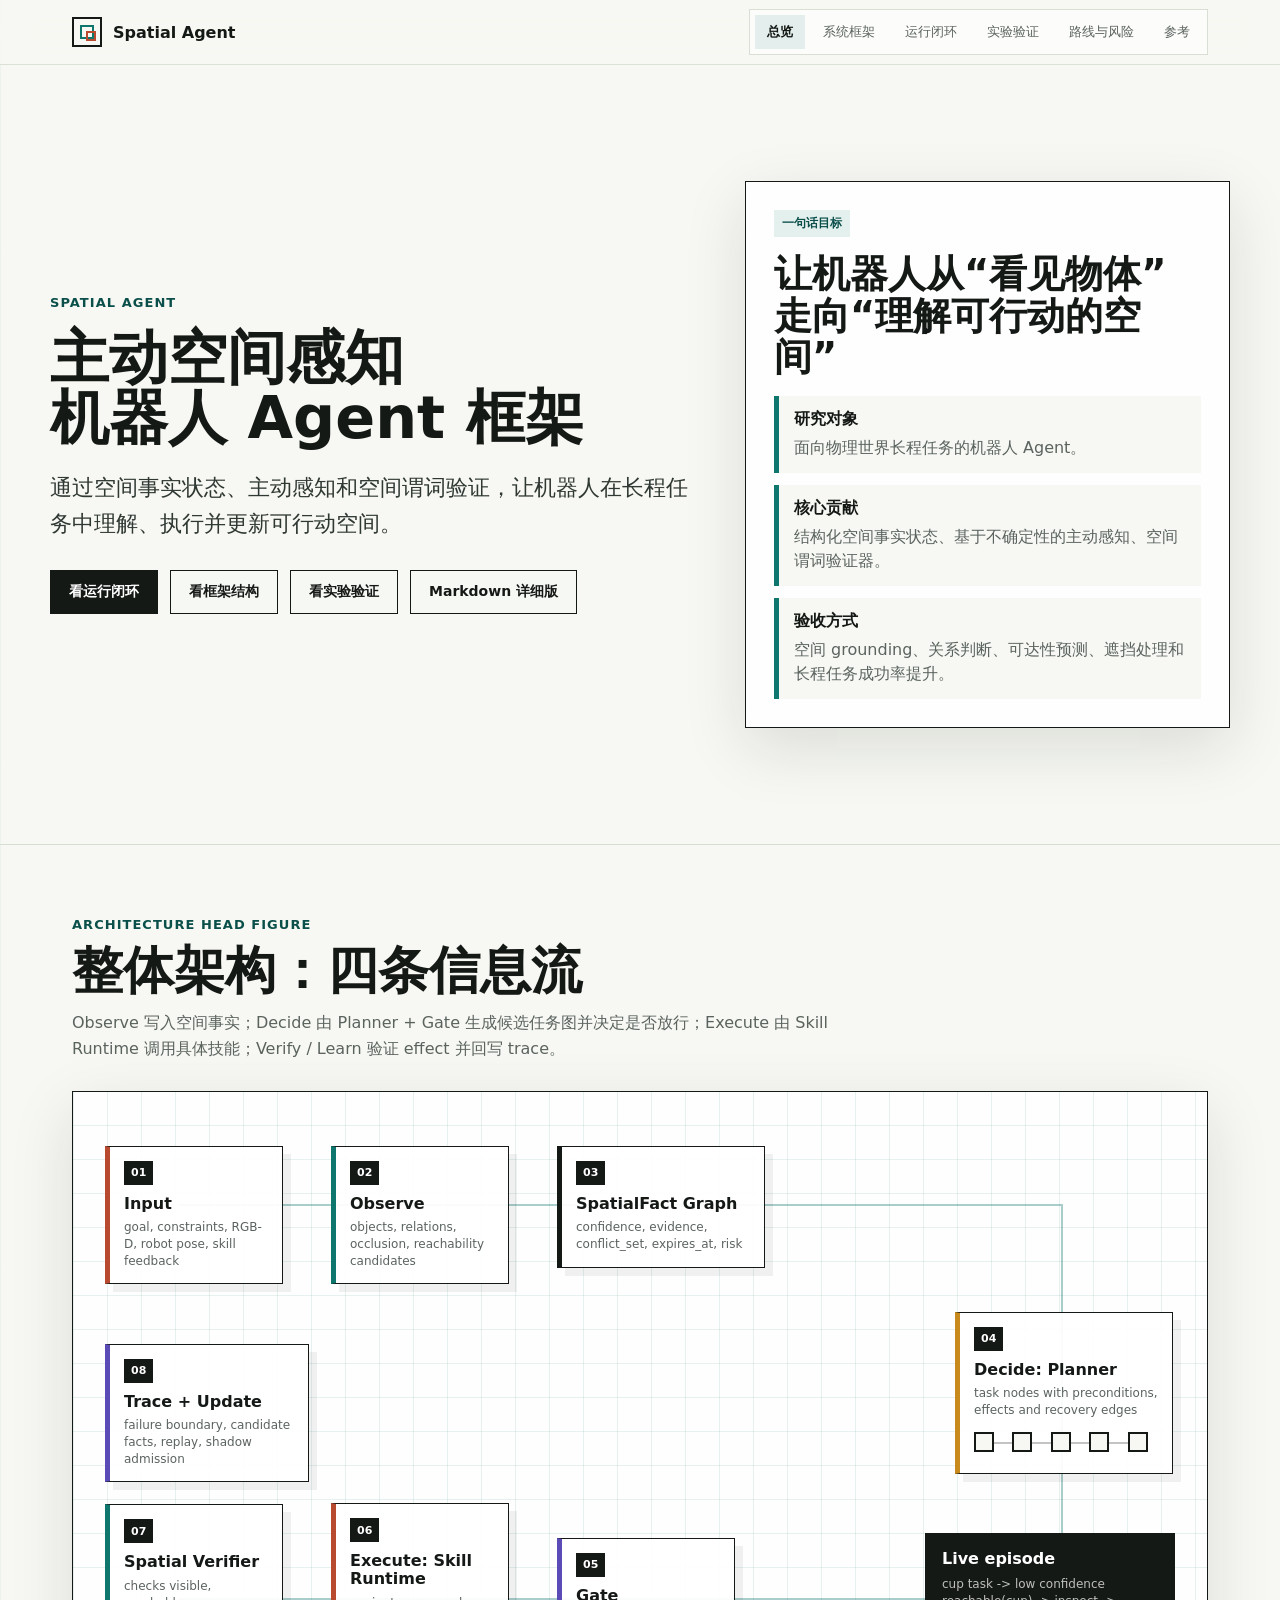
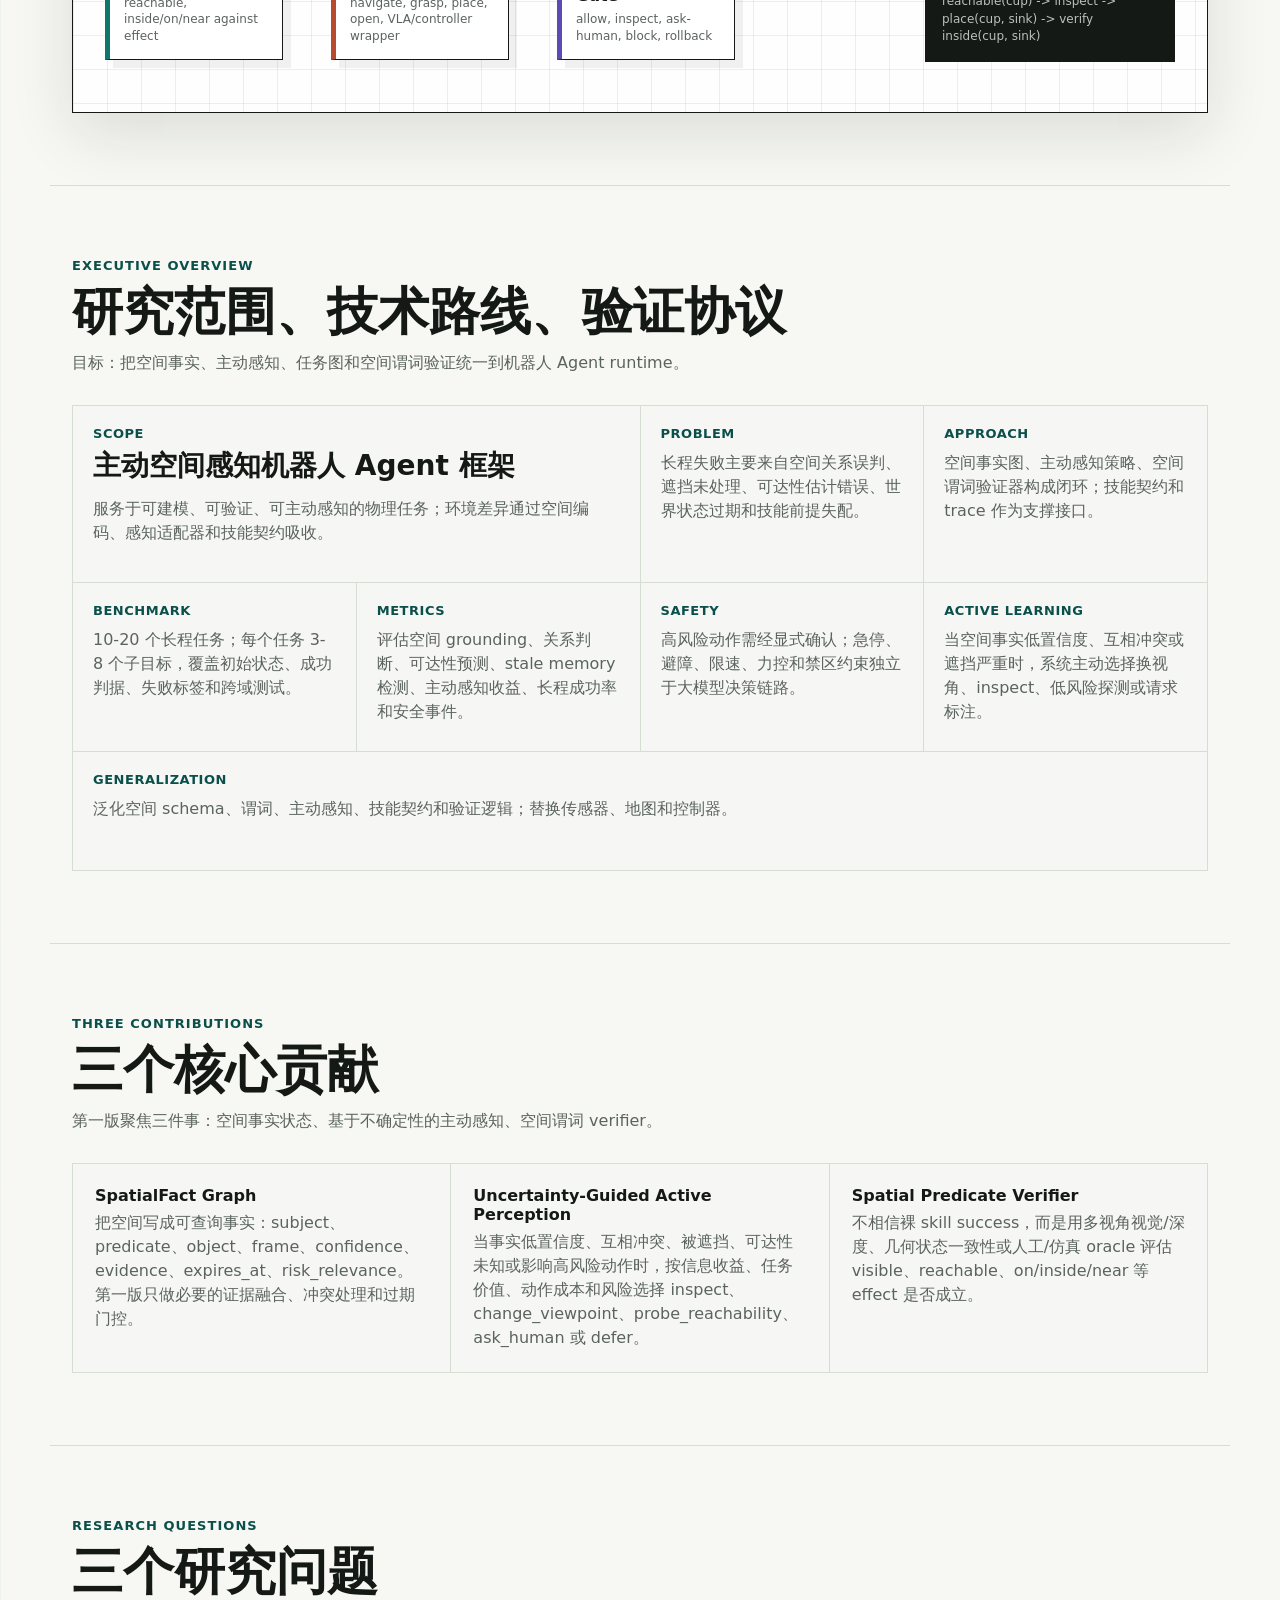
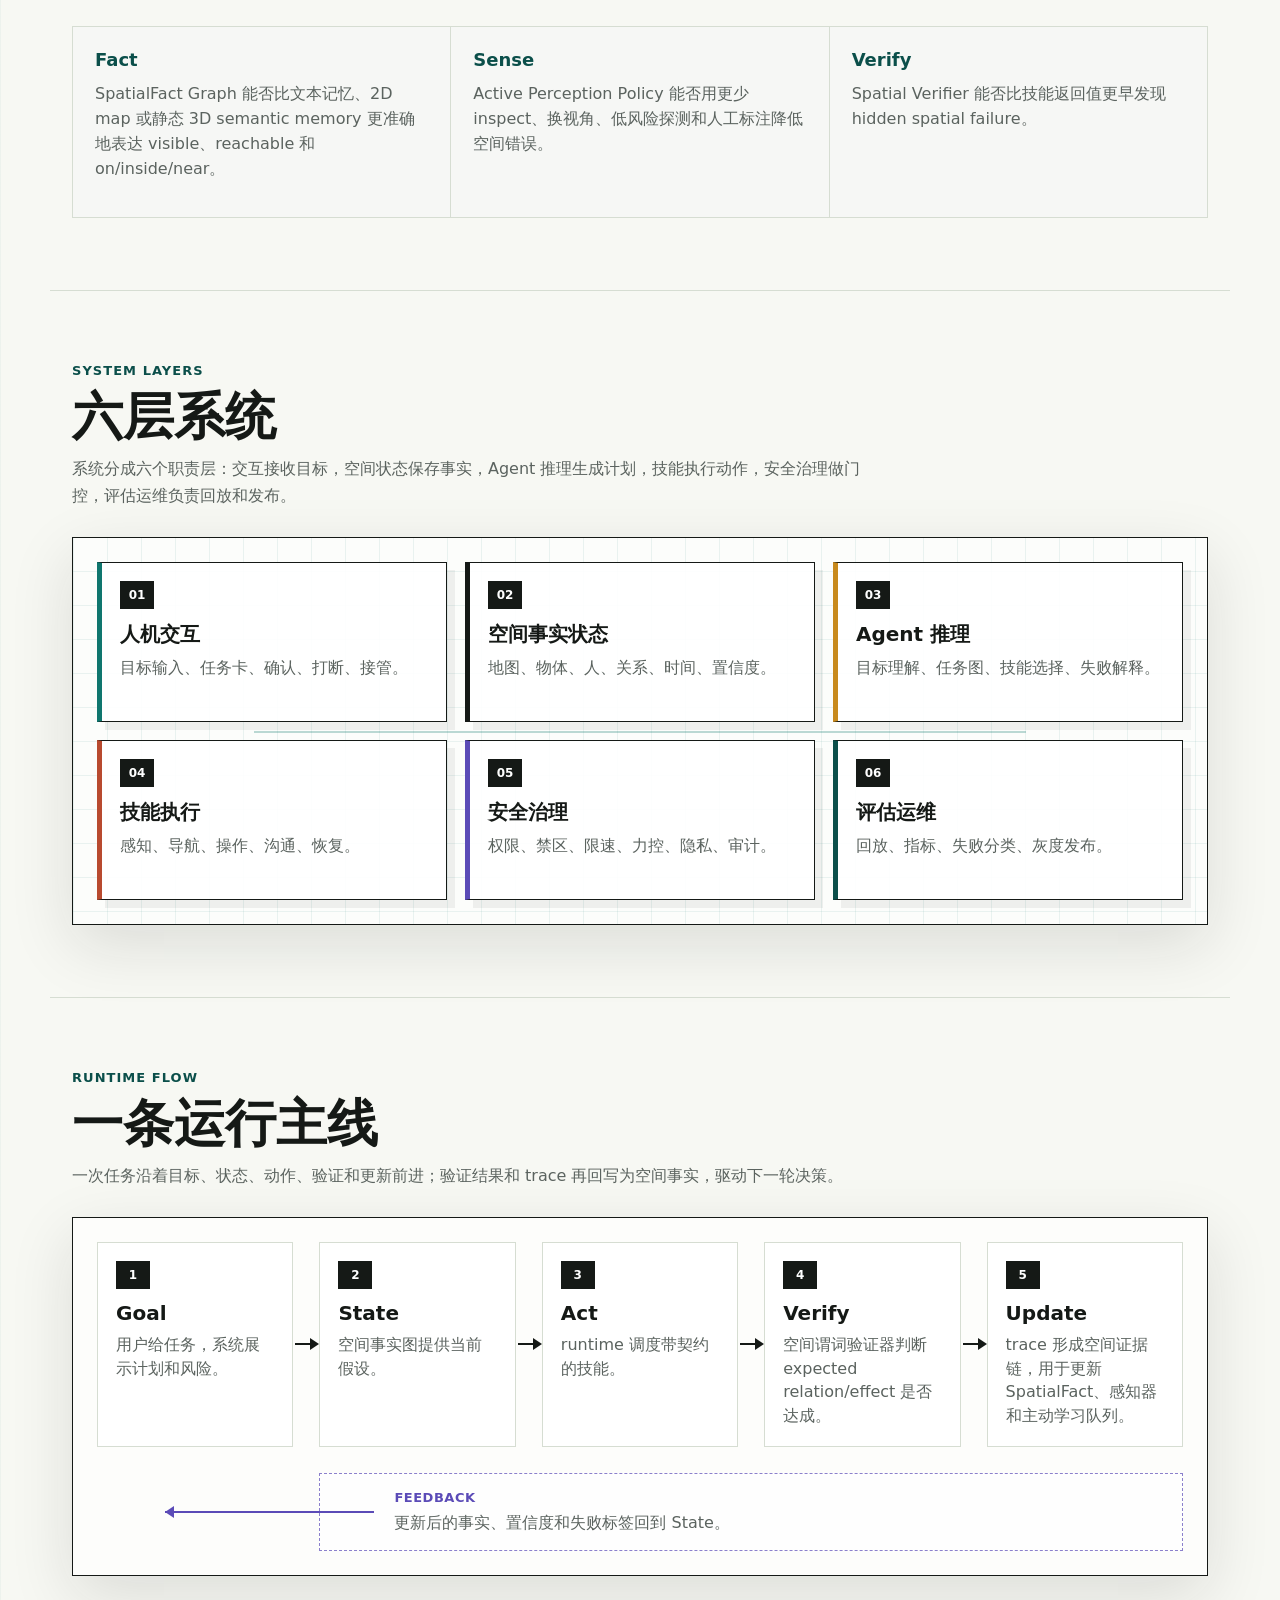
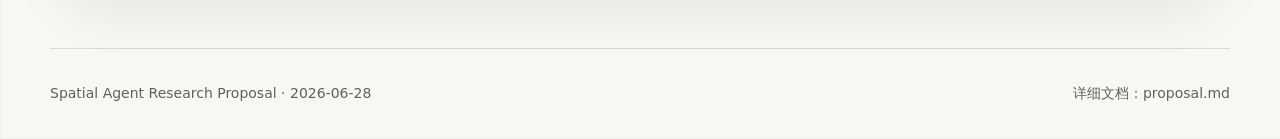
==== commit 5bf2b1ed: "Simplify architecture flow rail" ====
--- a/index.html
+++ b/index.html
@@ -63,7 +63,6 @@
       <div class="arch-figure system-cinema sequence-visual" aria-label="Spatial Agent 端到端动画架构图">
         <div class="cinema-stage">
           <div class="cinema-rail rail-main" aria-hidden="true"></div>
-          <div class="cinema-rail rail-return" aria-hidden="true"></div>
           <i class="cinema-token token-task" aria-hidden="true"></i>
           <i class="cinema-token token-fact" aria-hidden="true"></i>
           <i class="cinema-token token-action" aria-hidden="true"></i>
--- a/assets/clarity.css
+++ b/assets/clarity.css
@@ -2238,14 +2238,6 @@
   border-left: 0;
 }
 
-.rail-return {
-  left: 116px;
-  top: 308px;
-  width: 520px;
-  height: 224px;
-  border-color: rgba(91, 75, 183, 0.35);
-}
-
 .episode-flow-lines {
   position: absolute;
   inset: 0;
@@ -2491,13 +2483,6 @@
   right: 112px;
   top: 98px;
   bottom: 128px;
-}
-
-.runtime-cinema .rail-return {
-  left: 114px;
-  top: 430px;
-  width: 430px;
-  height: 92px;
 }
 
 .runtime-cinema .seg-1 {
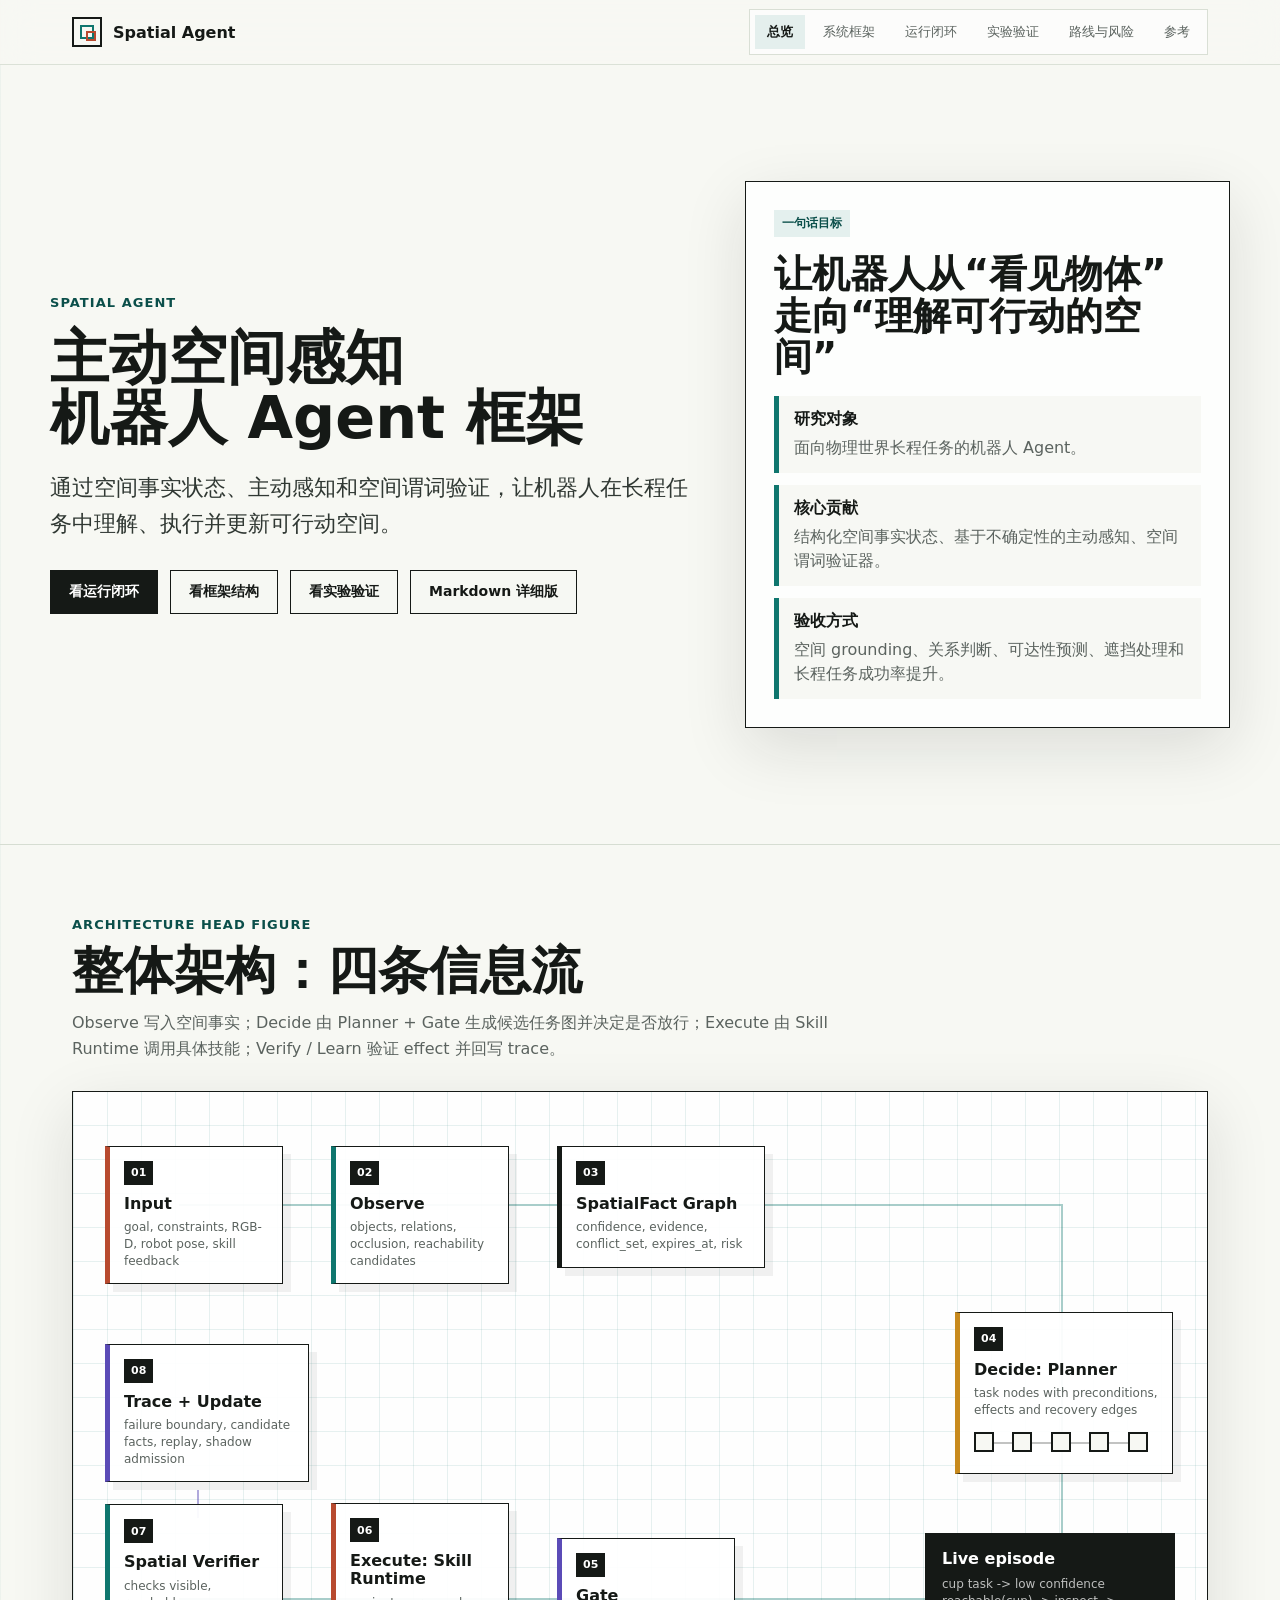
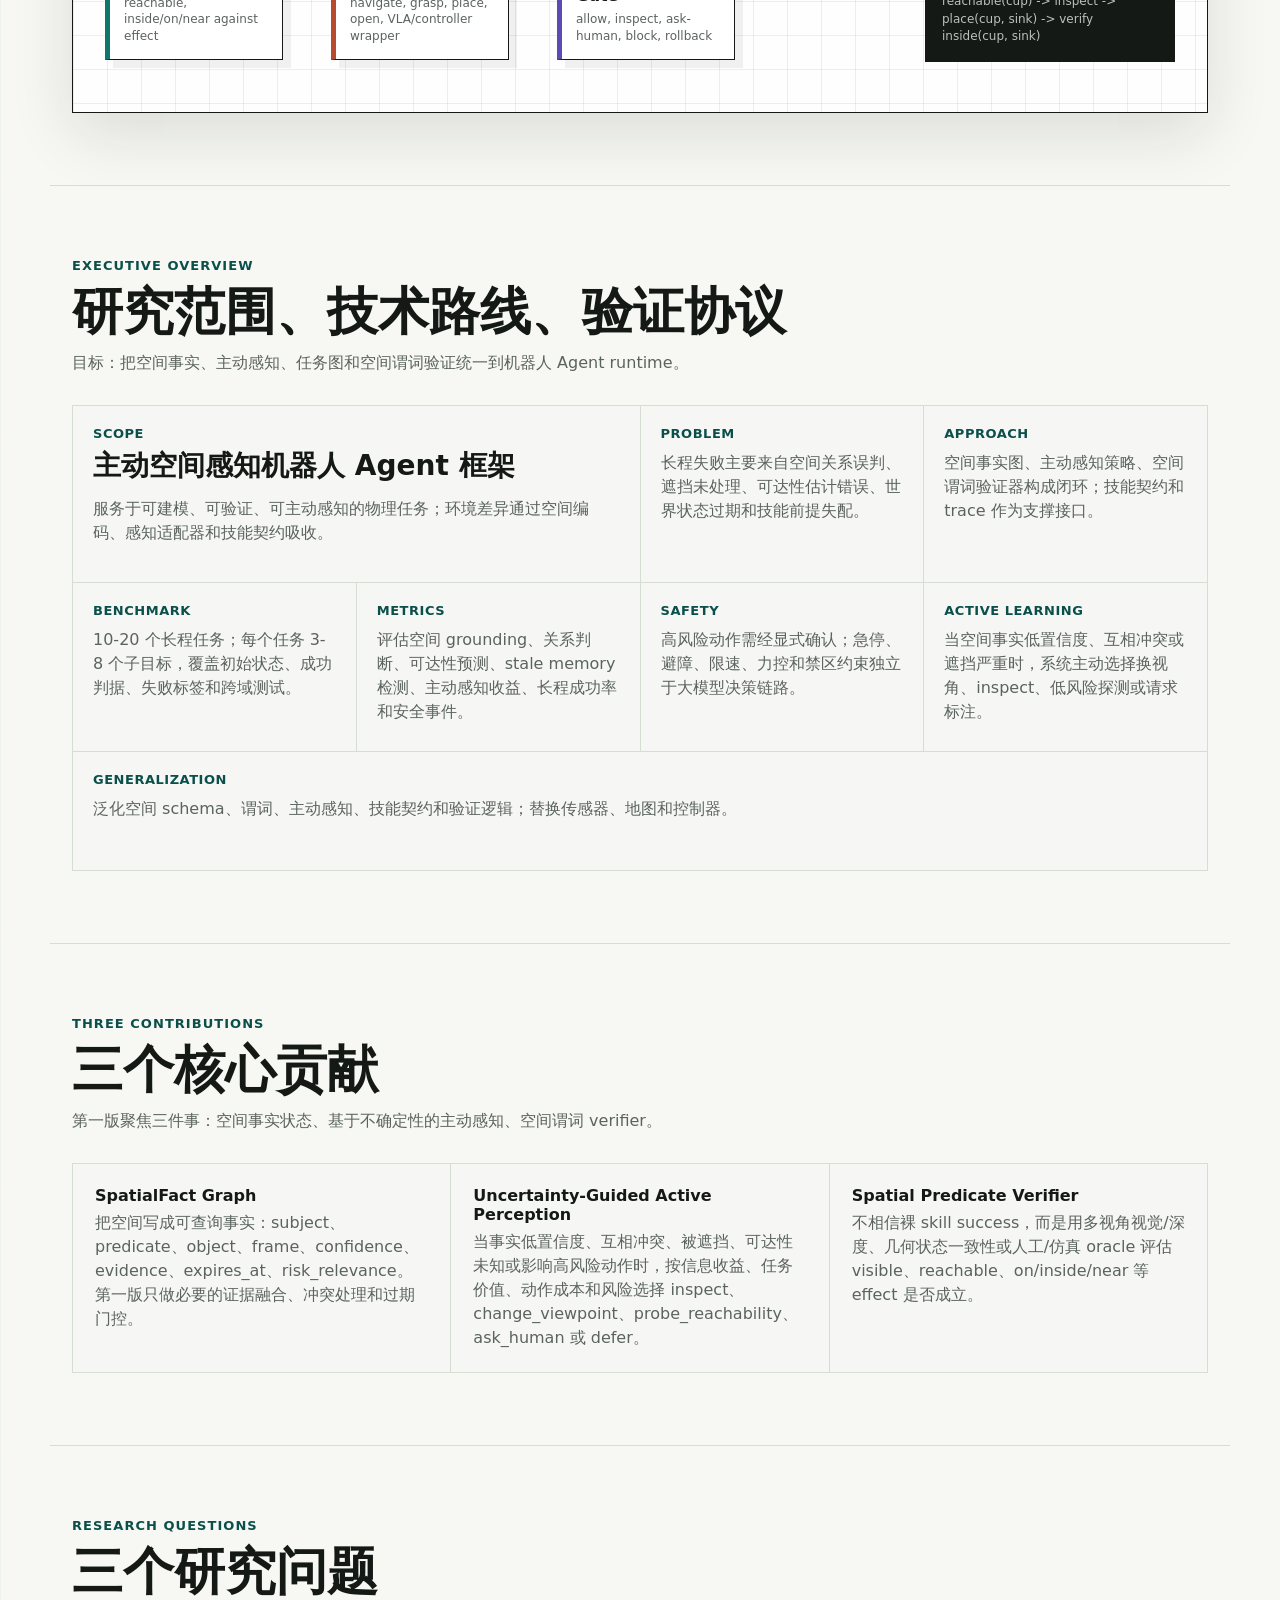
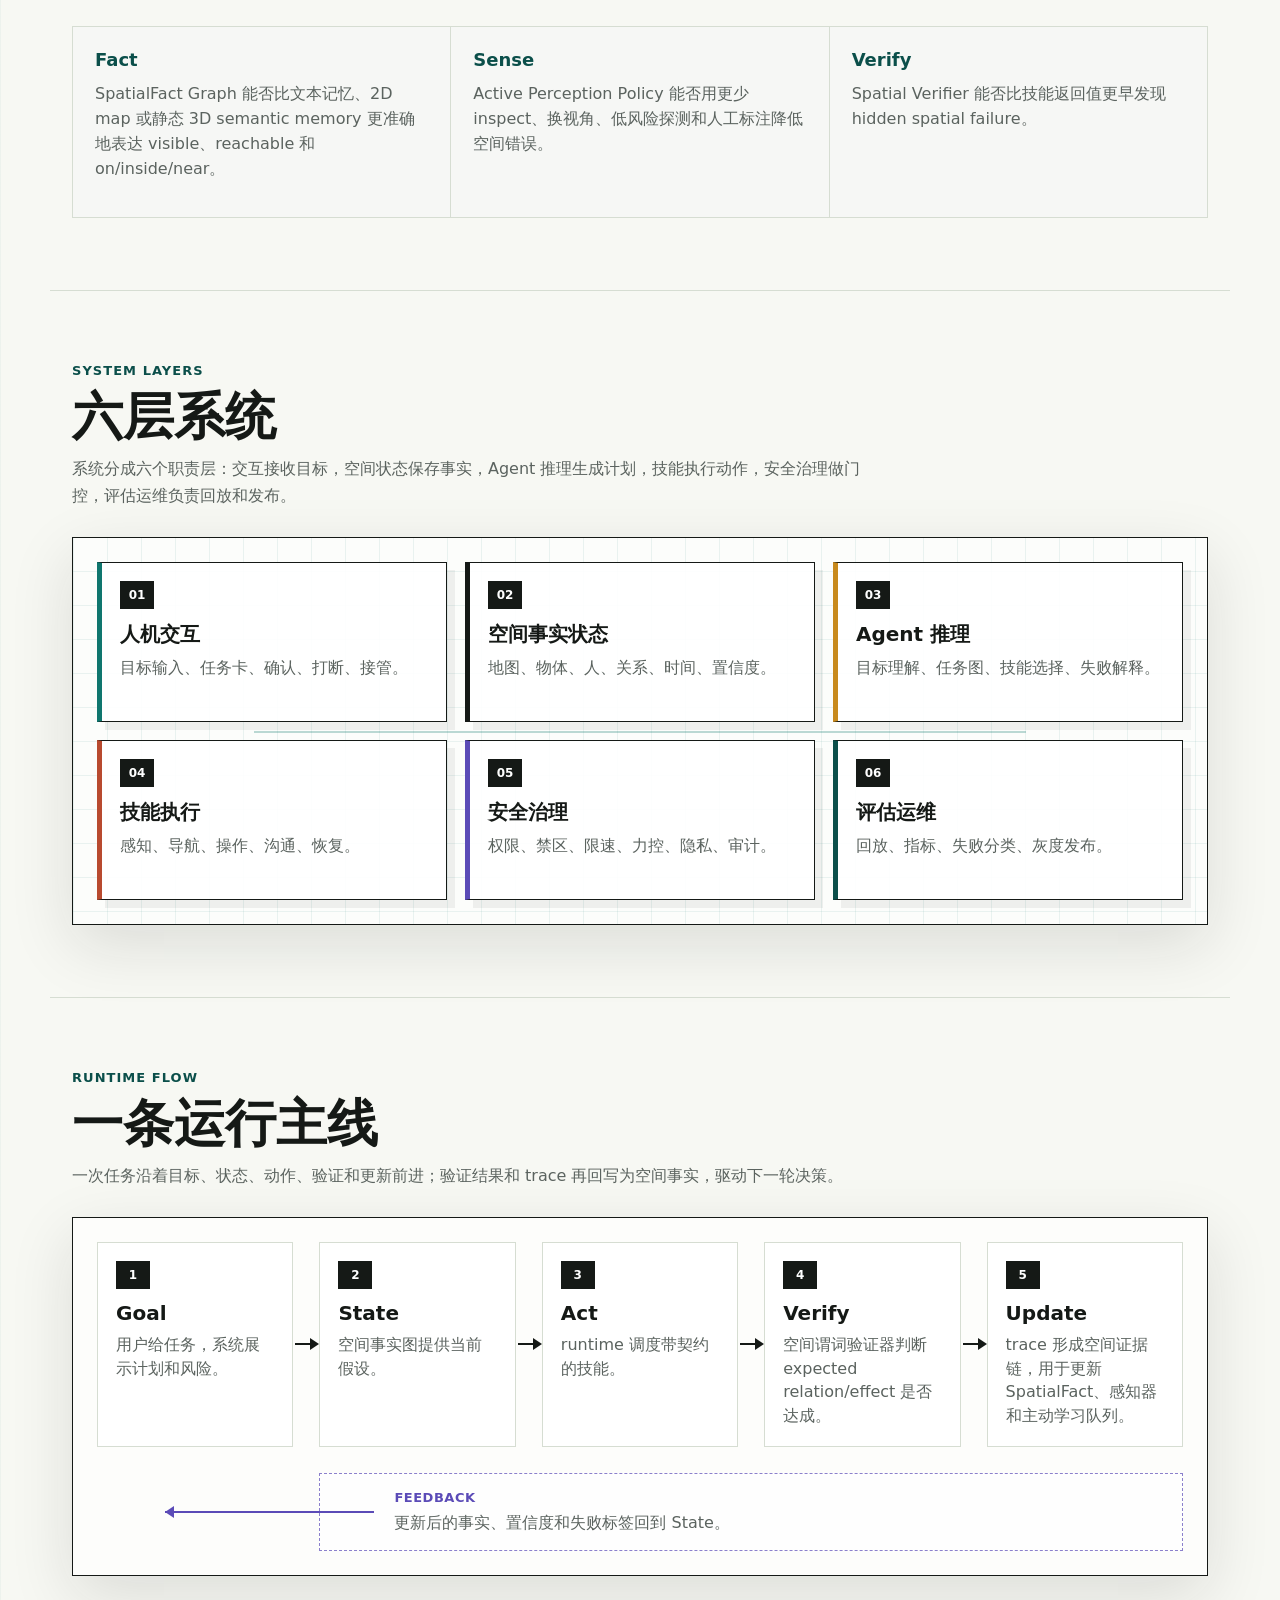
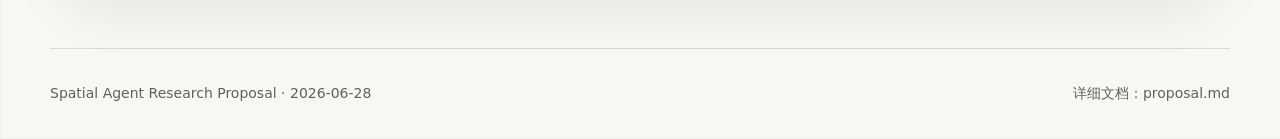
==== commit ec0ae8b6: "Connect architecture trace node" ====
--- a/index.html
+++ b/index.html
@@ -63,6 +63,7 @@
       <div class="arch-figure system-cinema sequence-visual" aria-label="Spatial Agent 端到端动画架构图">
         <div class="cinema-stage">
           <div class="cinema-rail rail-main" aria-hidden="true"></div>
+          <div class="cinema-rail rail-trace" aria-hidden="true"></div>
           <i class="cinema-token token-task" aria-hidden="true"></i>
           <i class="cinema-token token-fact" aria-hidden="true"></i>
           <i class="cinema-token token-action" aria-hidden="true"></i>
--- a/assets/clarity.css
+++ b/assets/clarity.css
@@ -2238,6 +2238,15 @@
   border-left: 0;
 }
 
+.rail-trace {
+  left: 124px;
+  top: 398px;
+  width: 2px;
+  height: 28px;
+  border: 0;
+  background: rgba(91, 75, 183, 0.48);
+}
+
 .episode-flow-lines {
   position: absolute;
   inset: 0;
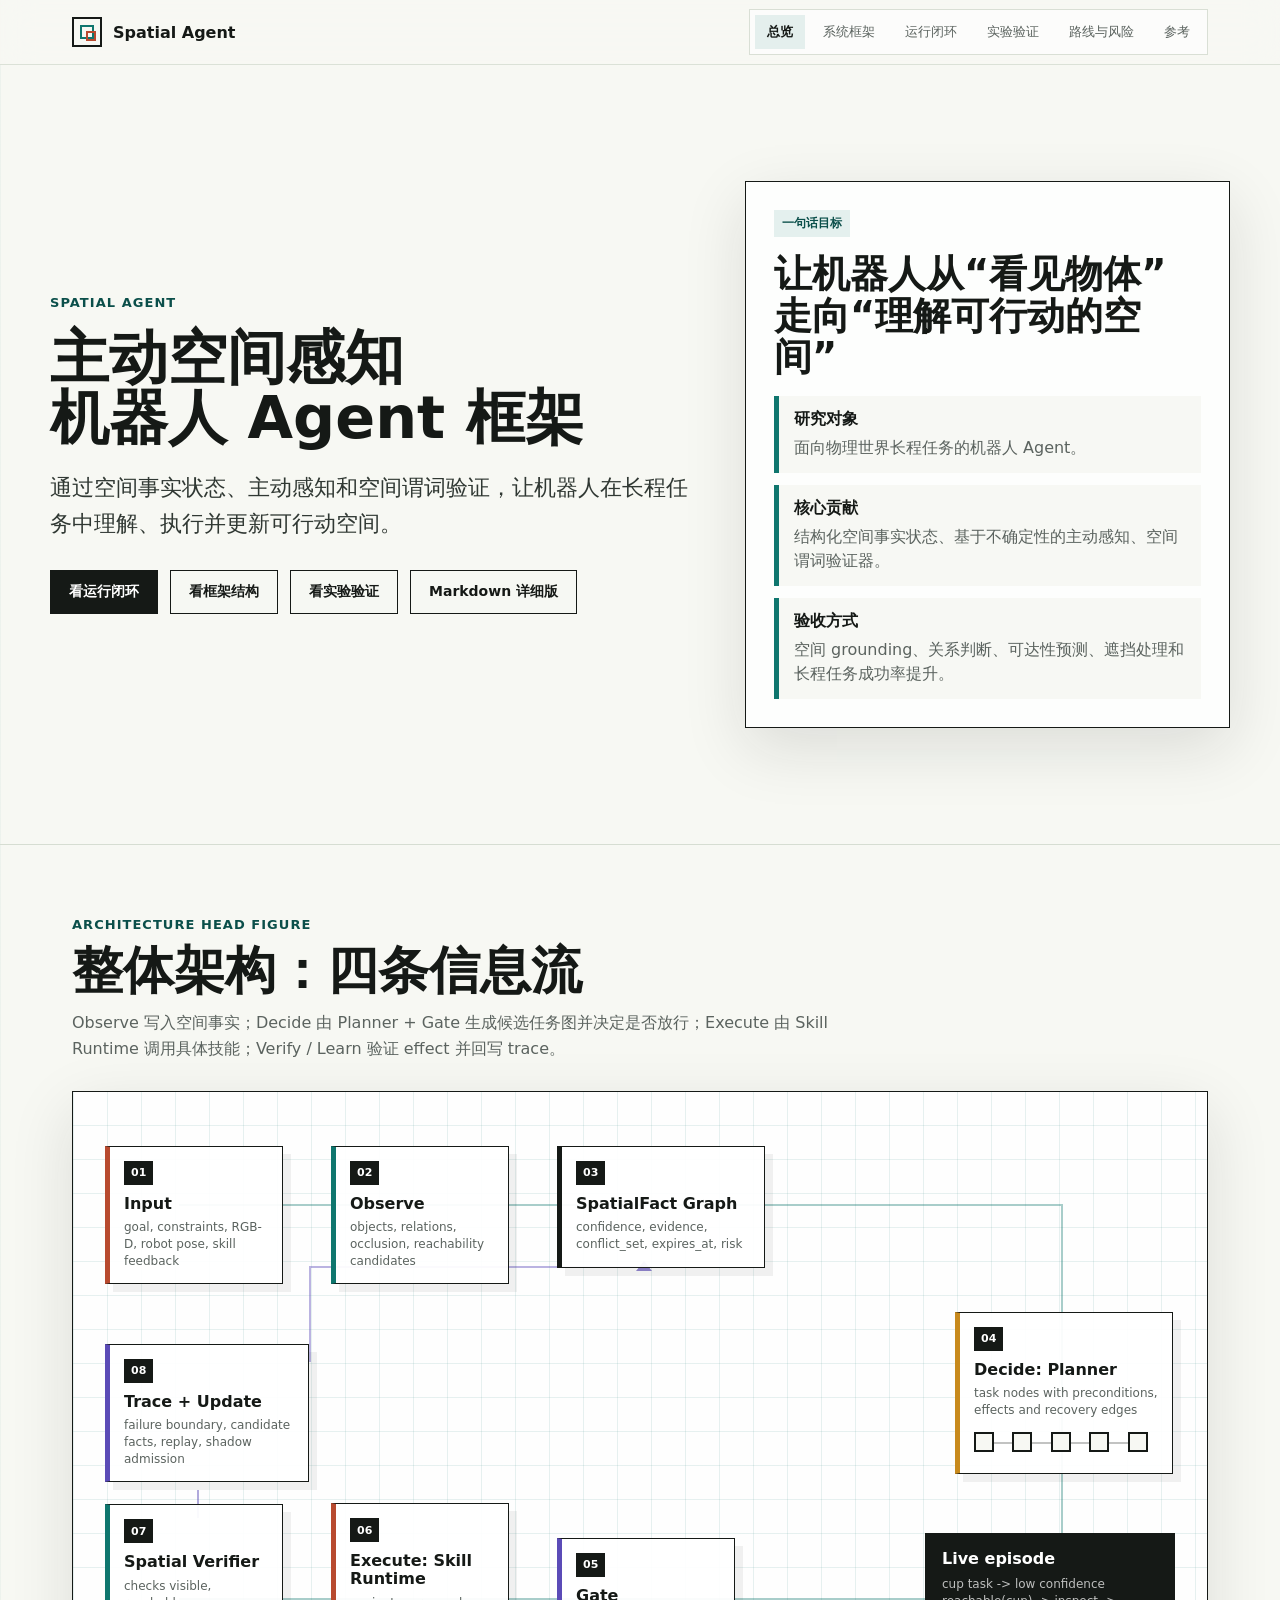
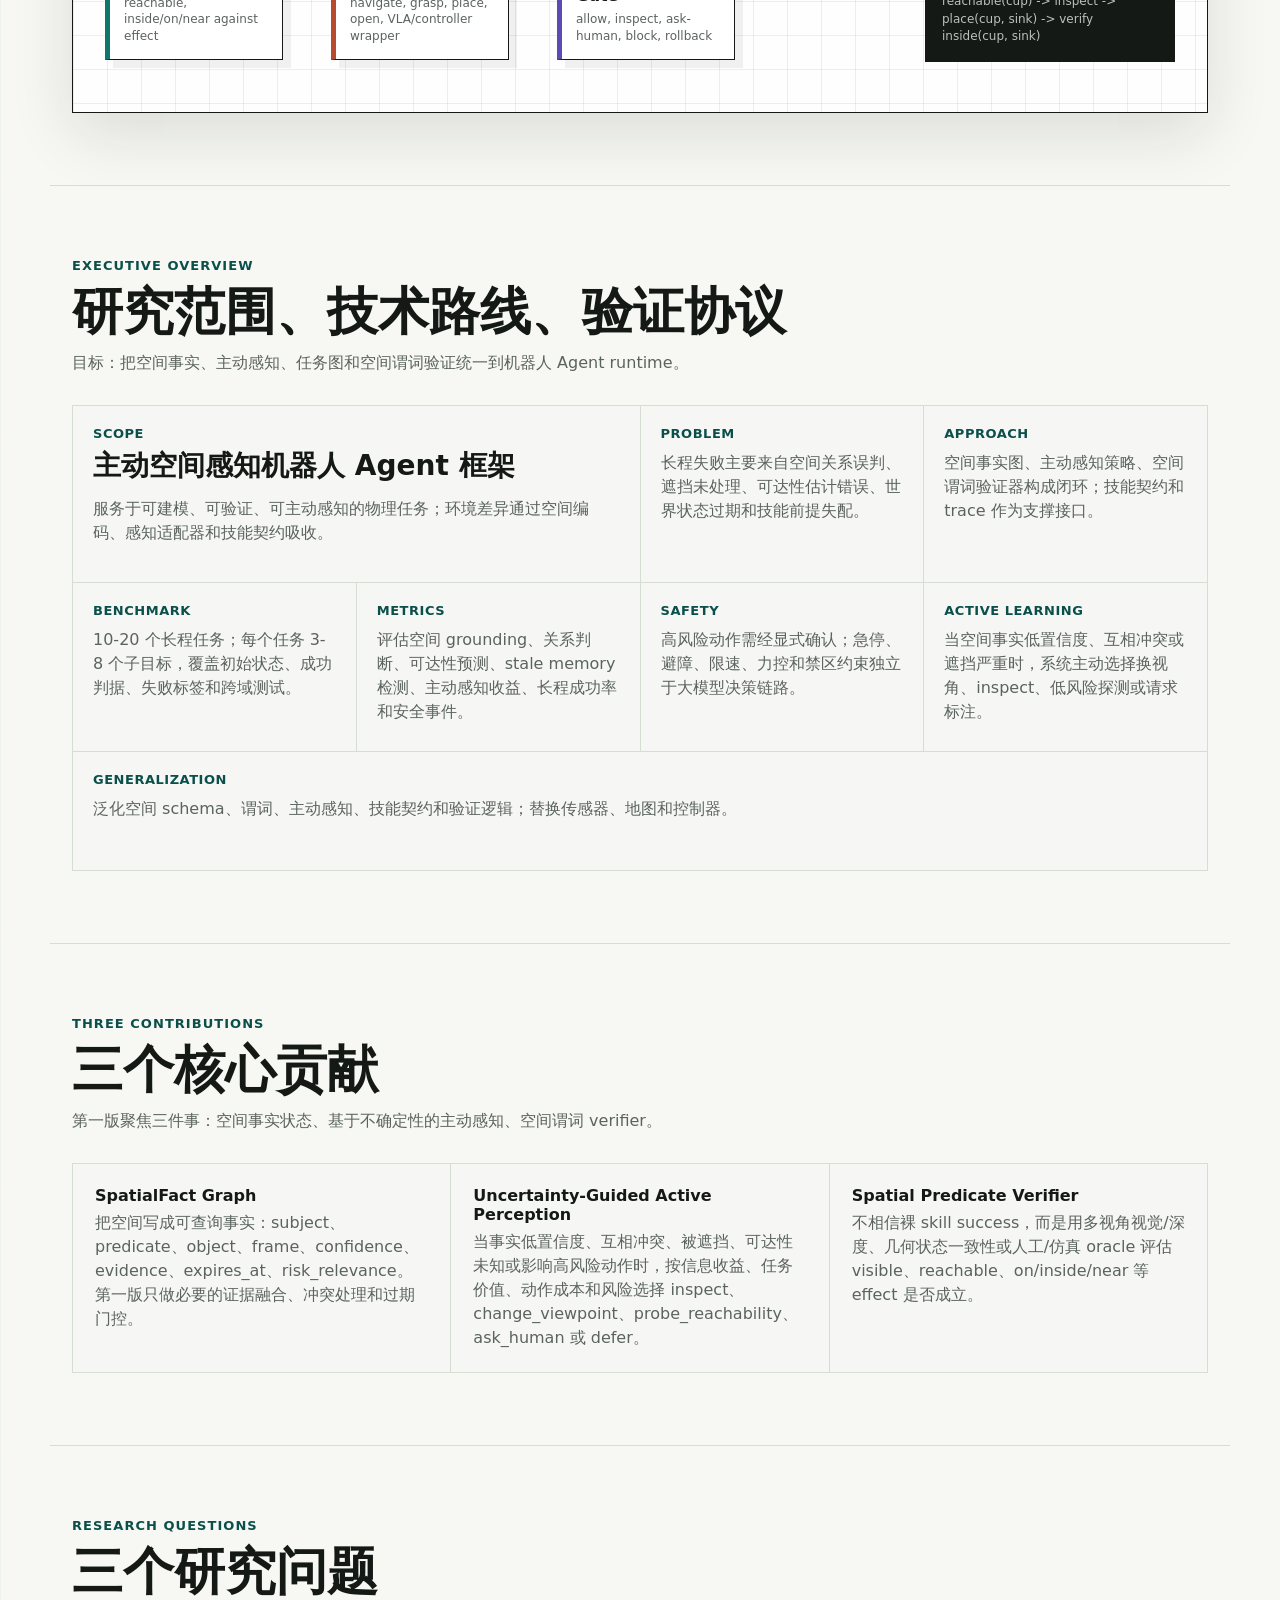
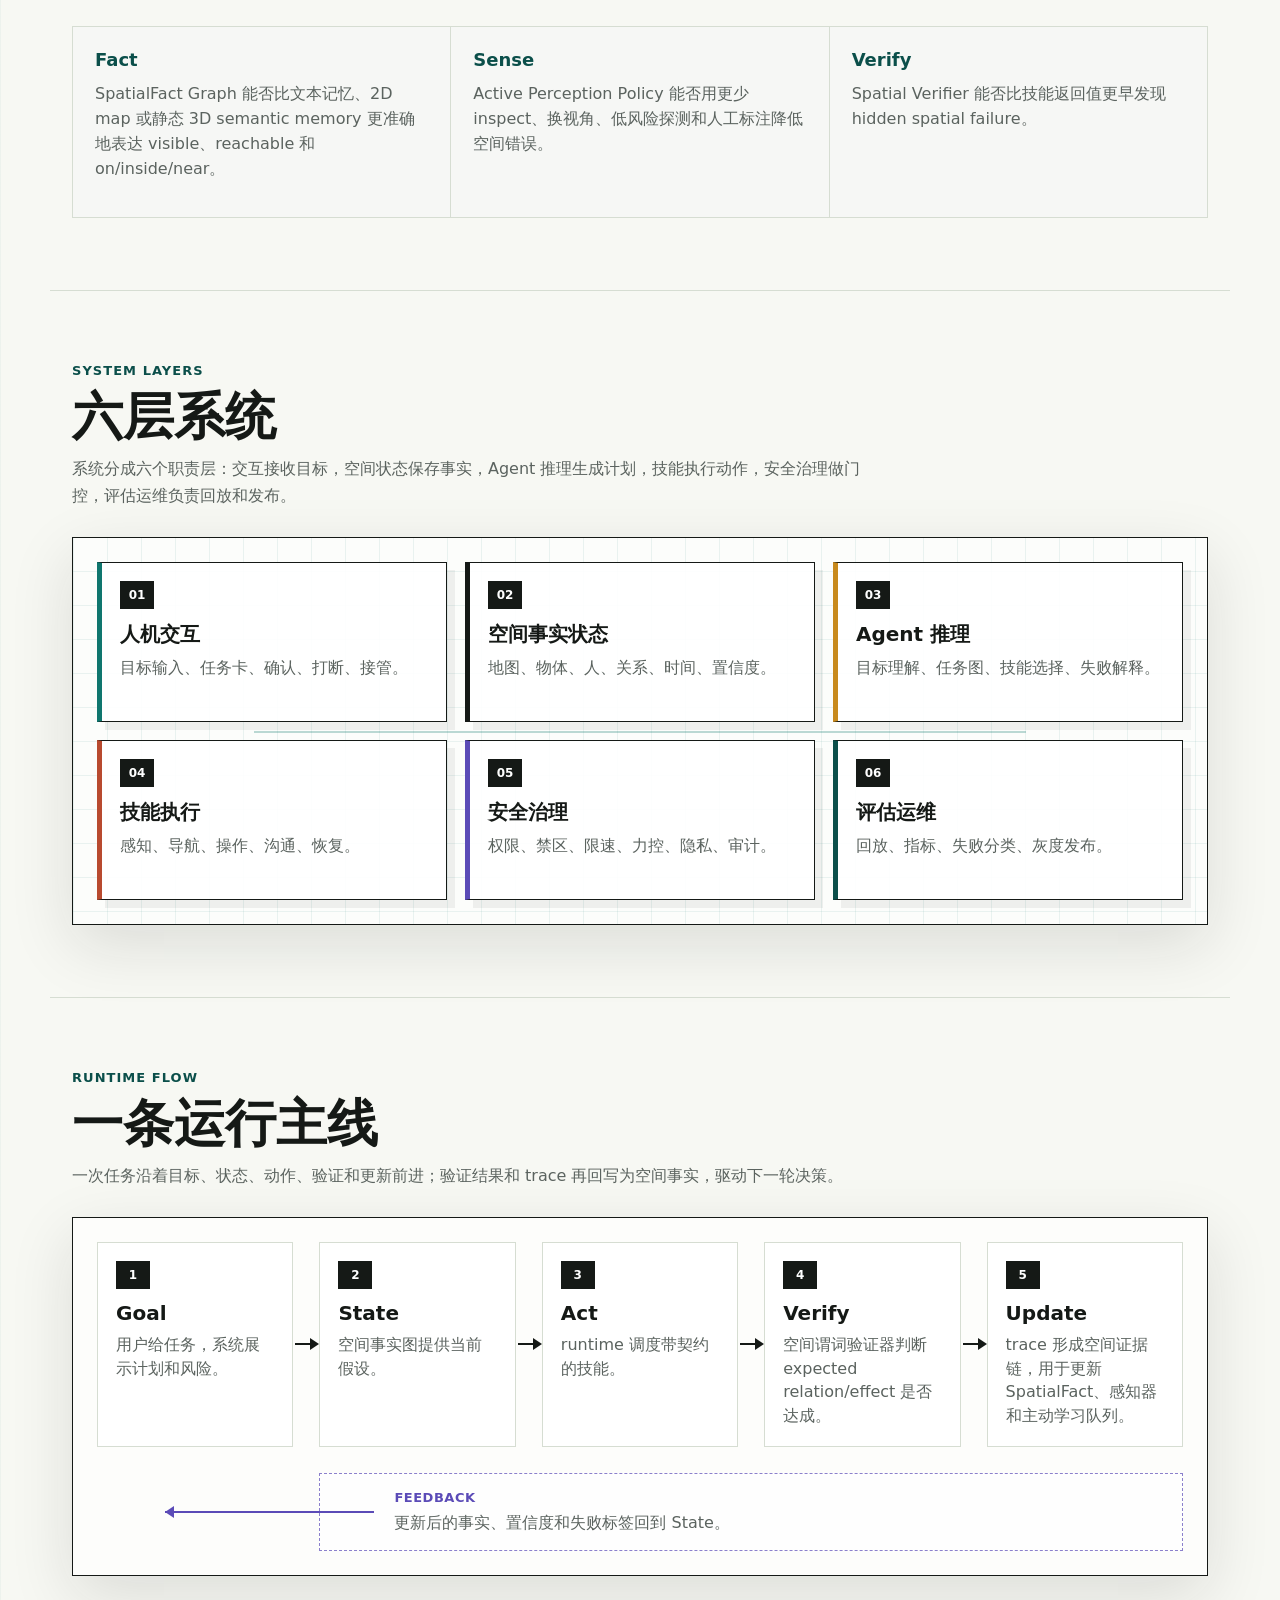
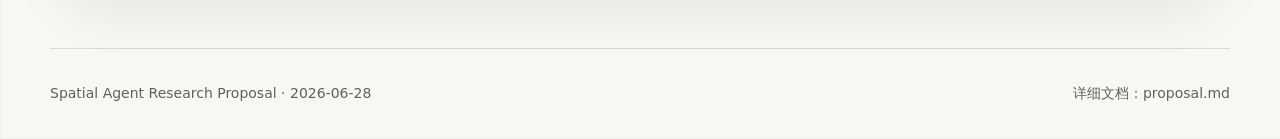
==== commit 664f1b6f: "Add architecture trace feedback line" ====
--- a/index.html
+++ b/index.html
@@ -64,6 +64,7 @@
         <div class="cinema-stage">
           <div class="cinema-rail rail-main" aria-hidden="true"></div>
           <div class="cinema-rail rail-trace" aria-hidden="true"></div>
+          <div class="cinema-rail rail-update" aria-hidden="true"></div>
           <i class="cinema-token token-task" aria-hidden="true"></i>
           <i class="cinema-token token-fact" aria-hidden="true"></i>
           <i class="cinema-token token-action" aria-hidden="true"></i>
--- a/assets/clarity.css
+++ b/assets/clarity.css
@@ -2247,6 +2247,28 @@
   background: rgba(91, 75, 183, 0.48);
 }
 
+.rail-update {
+  left: 236px;
+  top: 174px;
+  width: 342px;
+  height: 96px;
+  border: 2px solid rgba(91, 75, 183, 0.42);
+  border-right: 0;
+  border-bottom: 0;
+}
+
+.rail-update::after {
+  content: "";
+  position: absolute;
+  right: -1px;
+  top: -7px;
+  width: 0;
+  height: 0;
+  border-left: 8px solid transparent;
+  border-right: 8px solid transparent;
+  border-bottom: 10px solid rgba(91, 75, 183, 0.68);
+}
+
 .episode-flow-lines {
   position: absolute;
   inset: 0;
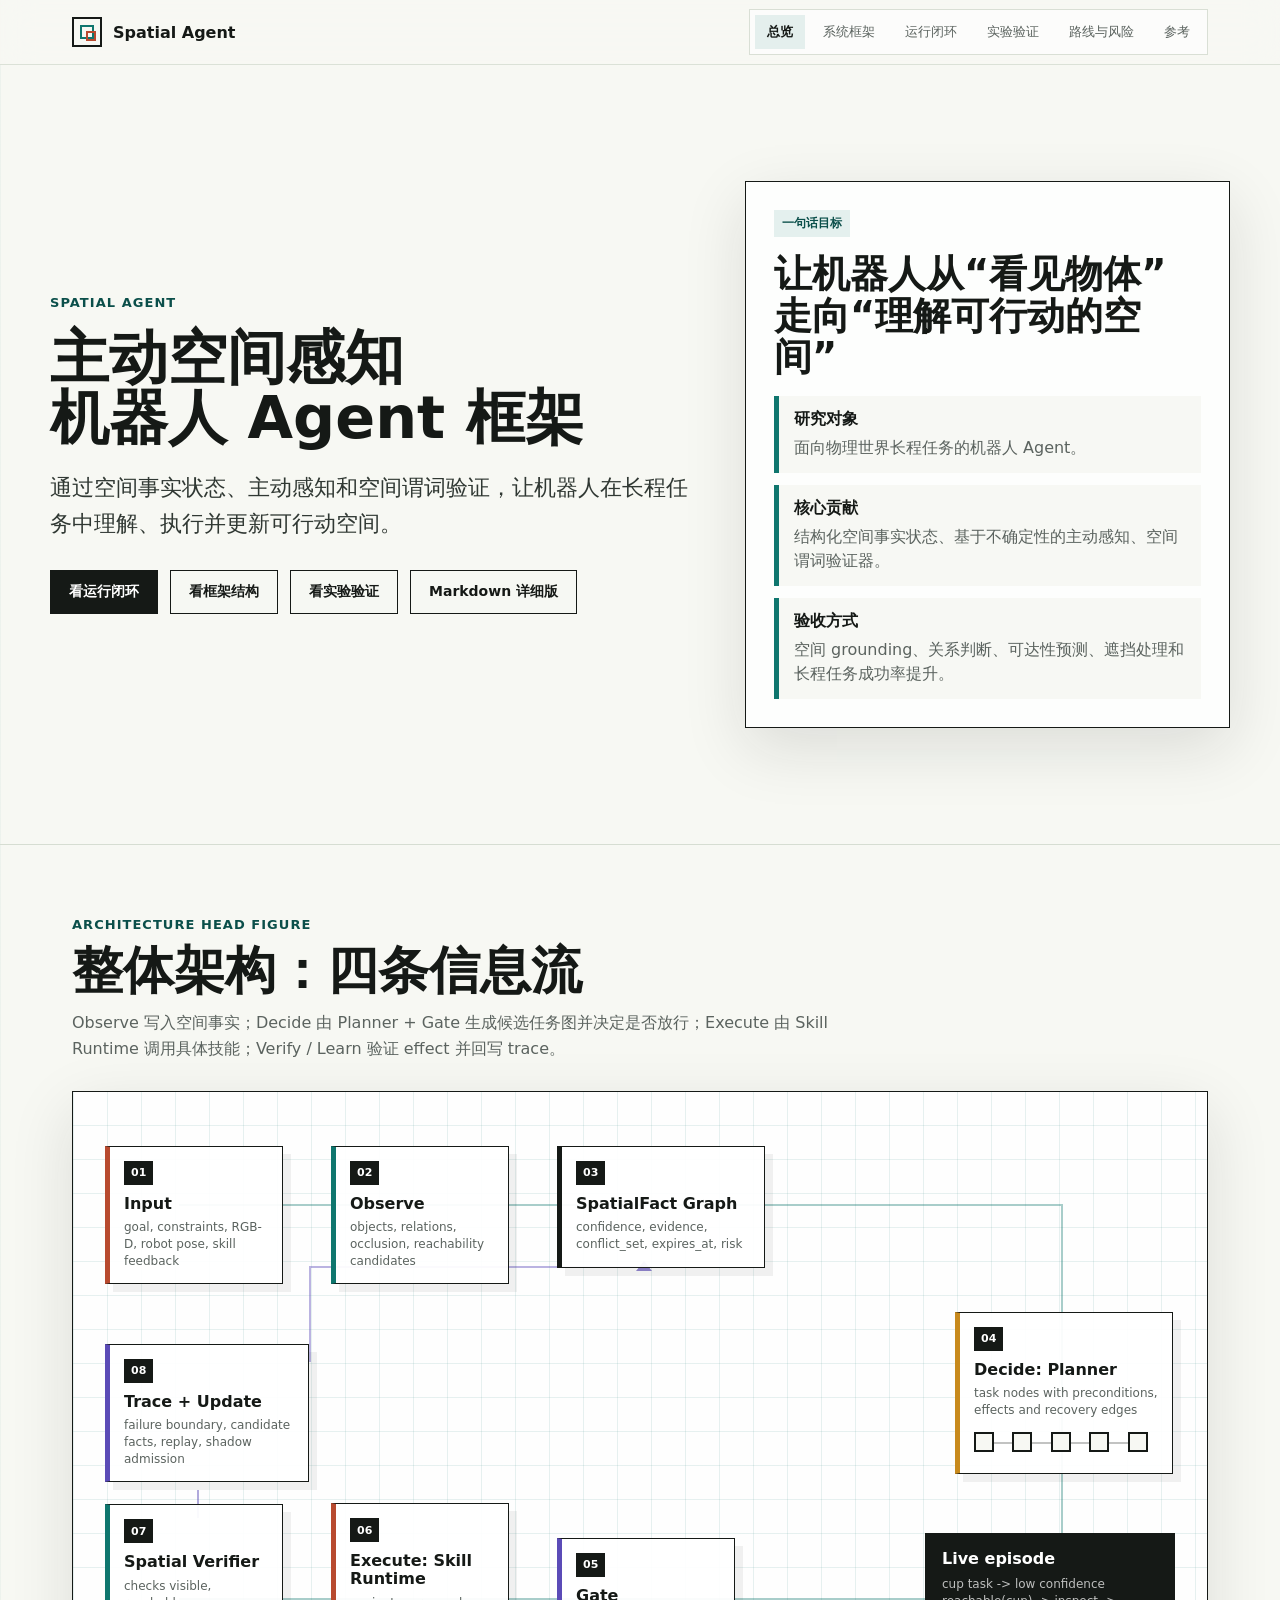
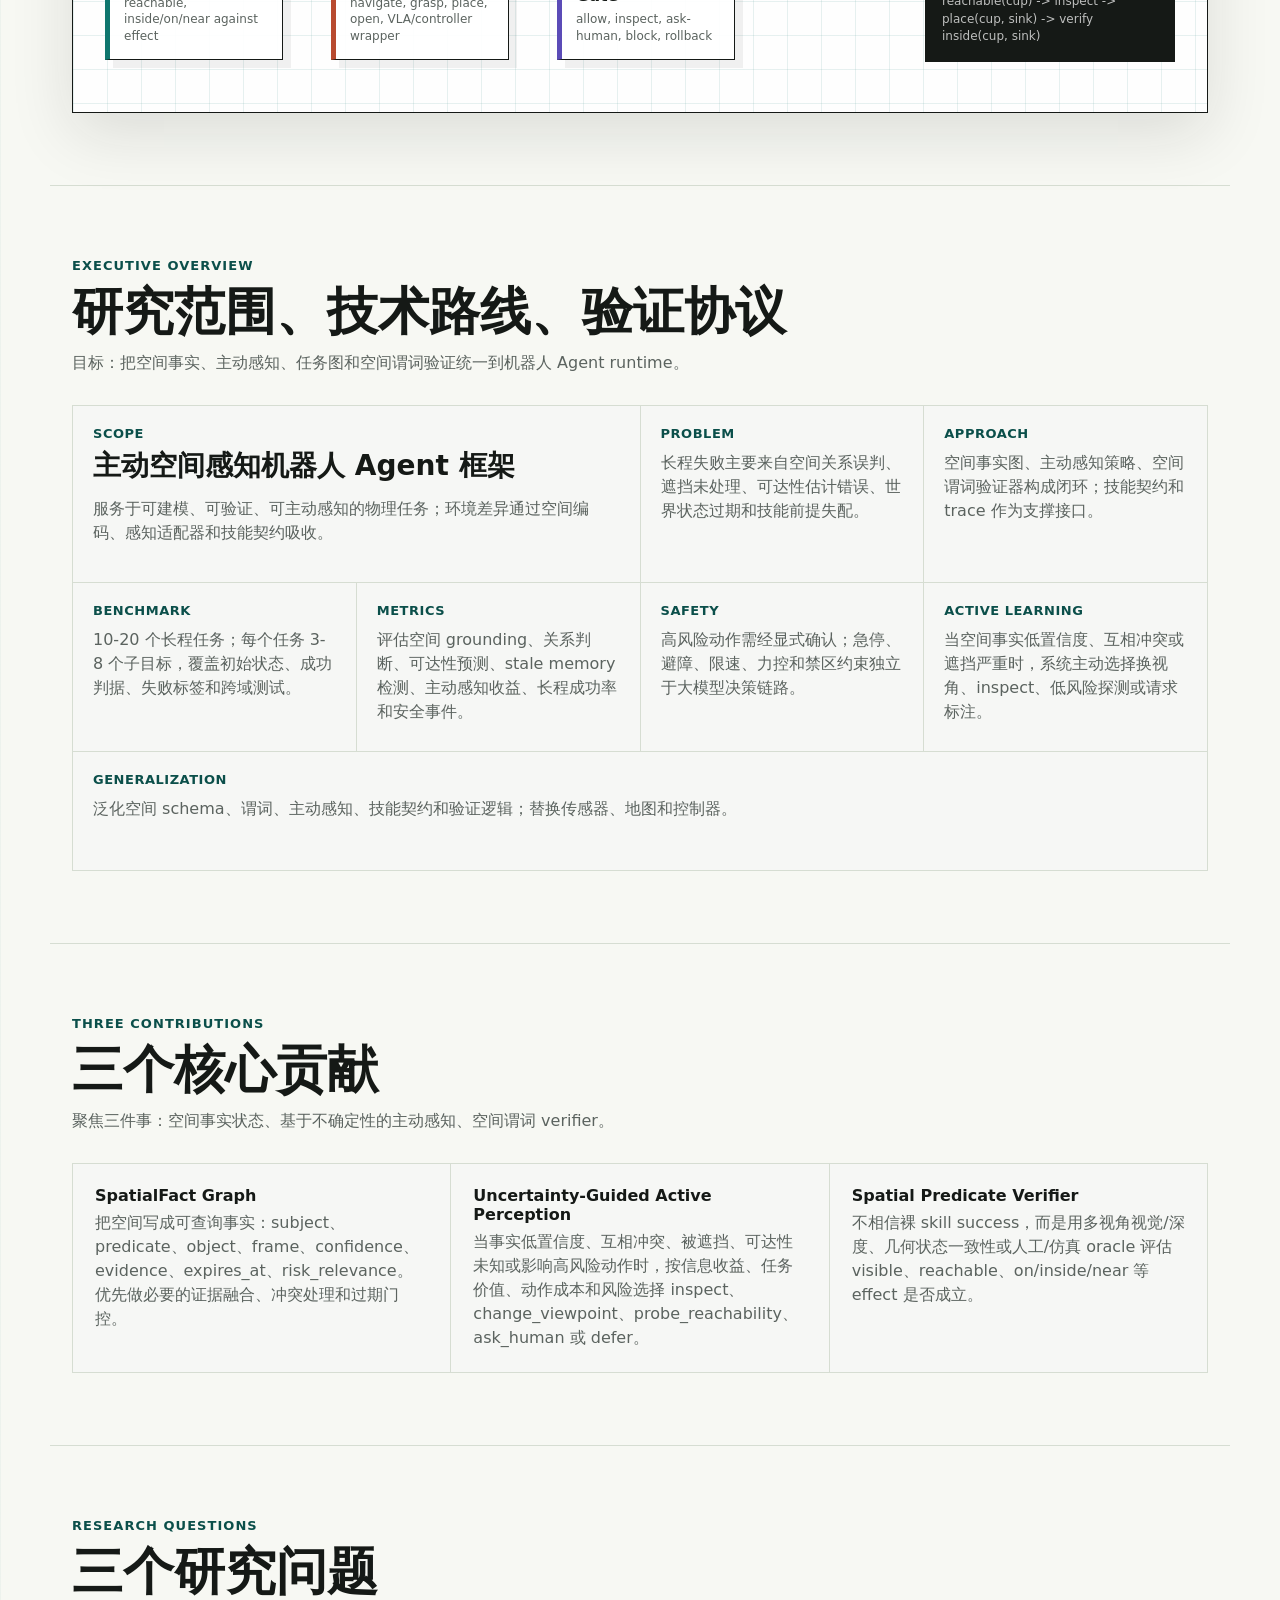
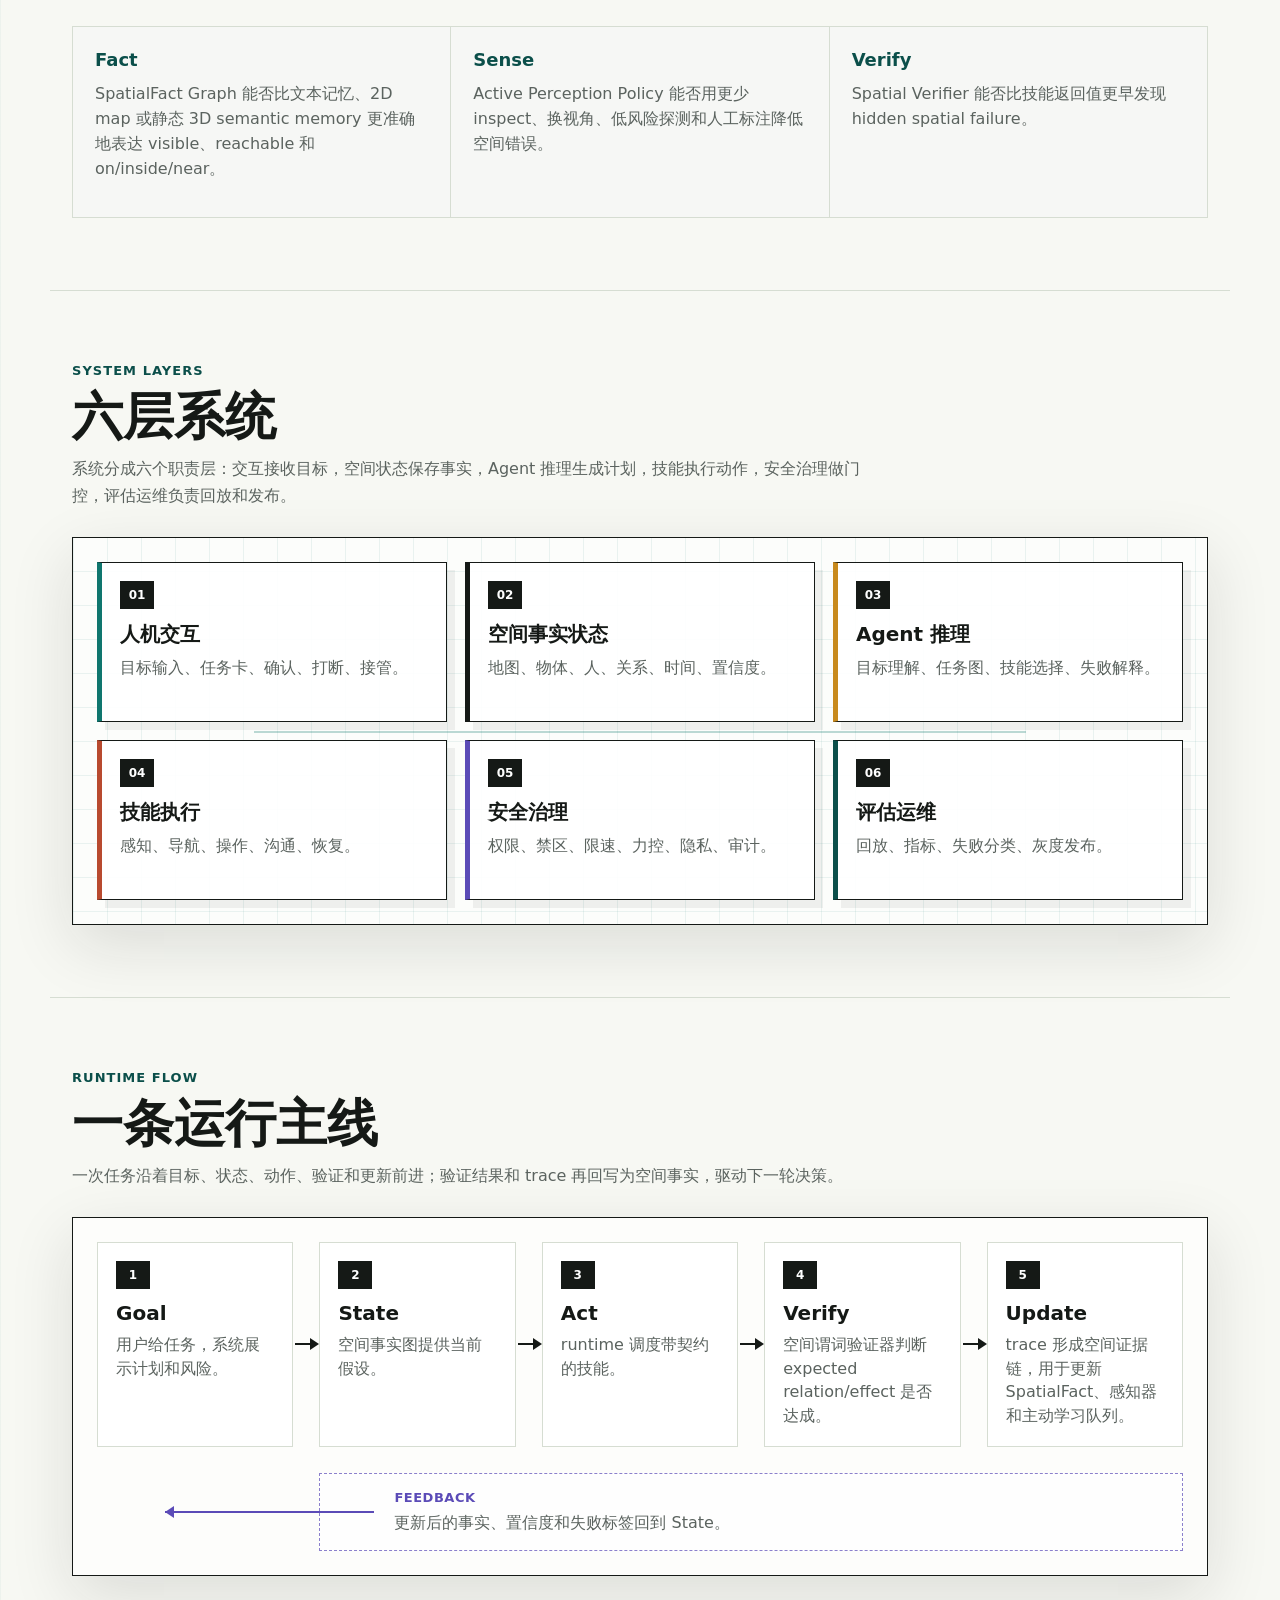
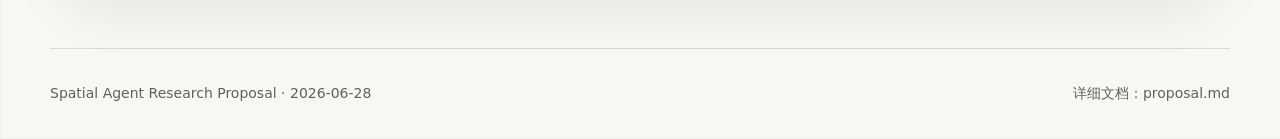
==== commit 6b820035: "Refine contribution wording" ====
--- a/index.html
+++ b/index.html
@@ -169,10 +169,10 @@
       <div class="section-title">
         <span class="eyebrow">Three Contributions</span>
         <h2>三个核心贡献</h2>
-        <p>第一版聚焦三件事：空间事实状态、基于不确定性的主动感知、空间谓词 verifier。</p>
+        <p>聚焦三件事：空间事实状态、基于不确定性的主动感知、空间谓词 verifier。</p>
       </div>
       <div class="definition-grid three-up">
-        <article><strong>SpatialFact Graph</strong><span>把空间写成可查询事实：subject、predicate、object、frame、confidence、evidence、expires_at、risk_relevance。第一版只做必要的证据融合、冲突处理和过期门控。</span></article>
+        <article><strong>SpatialFact Graph</strong><span>把空间写成可查询事实：subject、predicate、object、frame、confidence、evidence、expires_at、risk_relevance。优先做必要的证据融合、冲突处理和过期门控。</span></article>
         <article><strong>Uncertainty-Guided Active Perception</strong><span>当事实低置信度、互相冲突、被遮挡、可达性未知或影响高风险动作时，按信息收益、任务价值、动作成本和风险选择 inspect、change_viewpoint、probe_reachability、ask_human 或 defer。</span></article>
         <article><strong>Spatial Predicate Verifier</strong><span>不相信裸 skill success，而是用多视角视觉/深度、几何状态一致性或人工/仿真 oracle 评估 visible、reachable、on/inside/near 等 effect 是否成立。</span></article>
       </div>
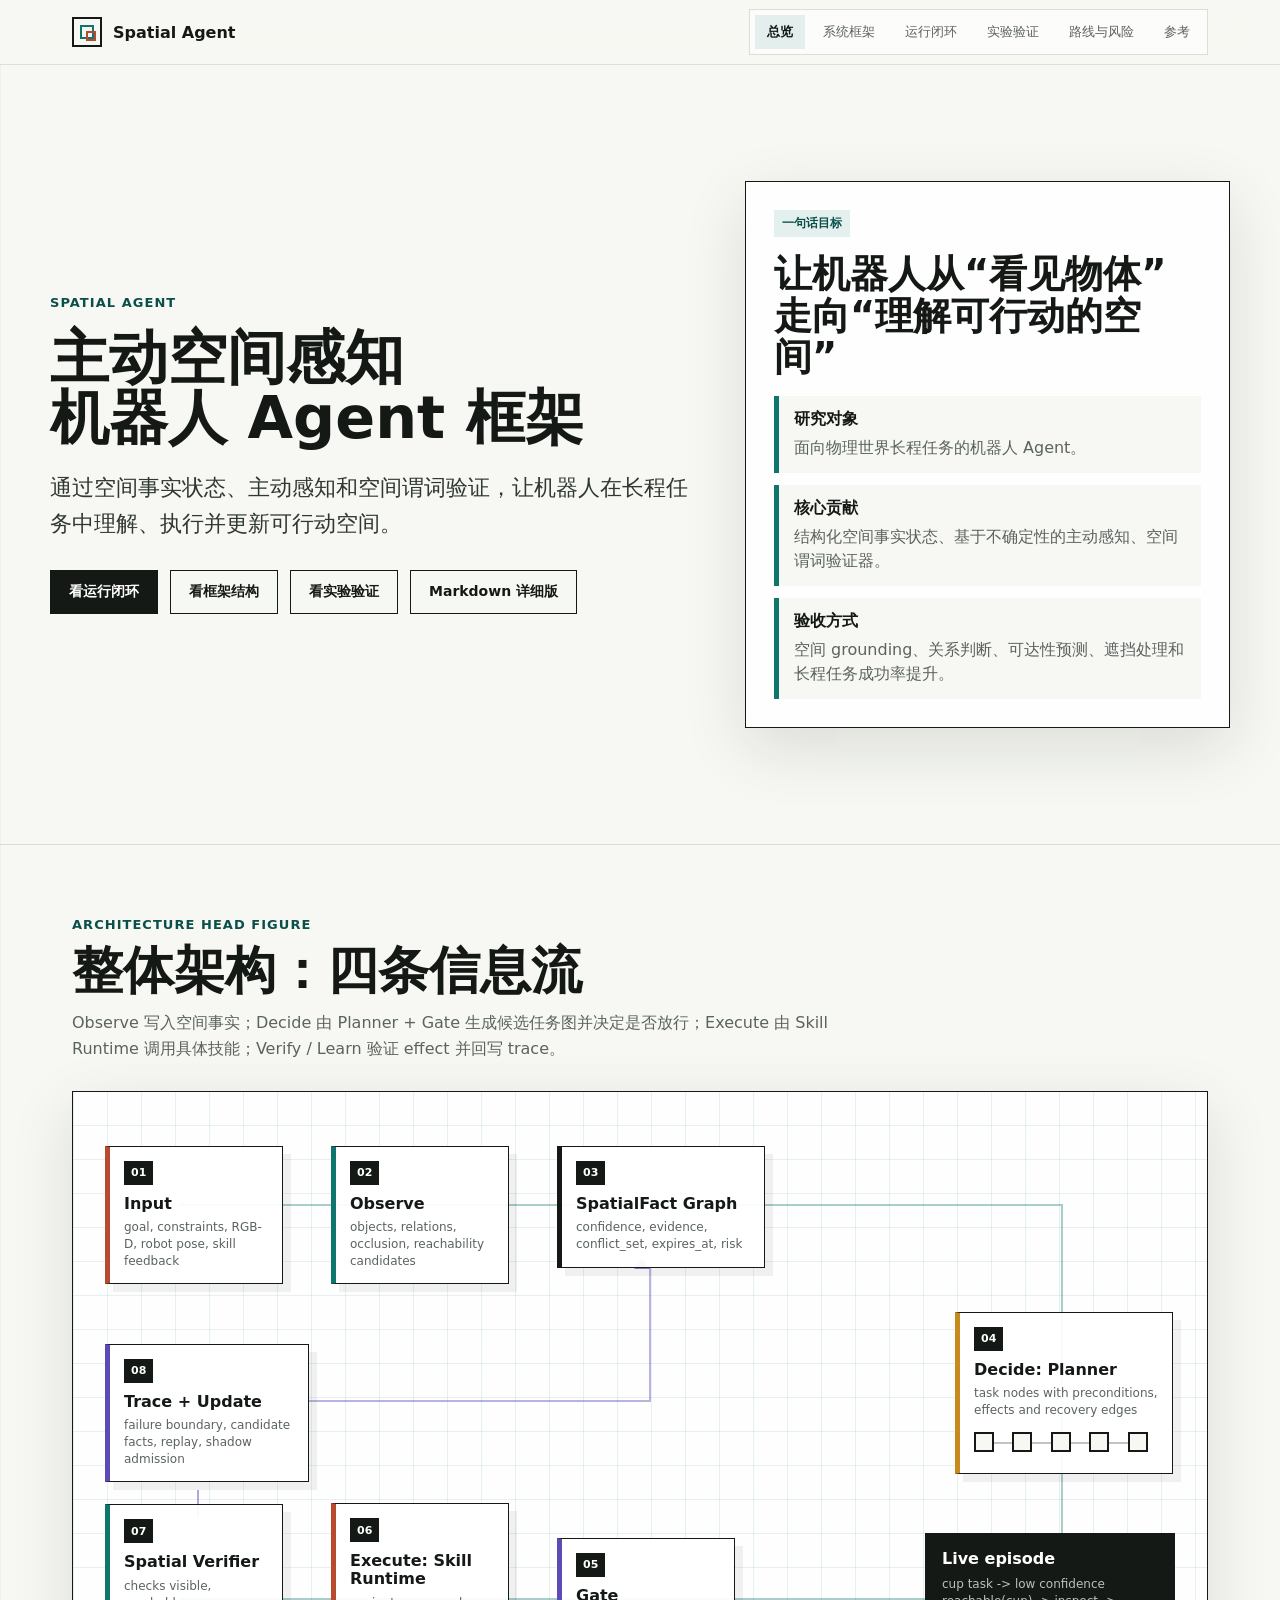
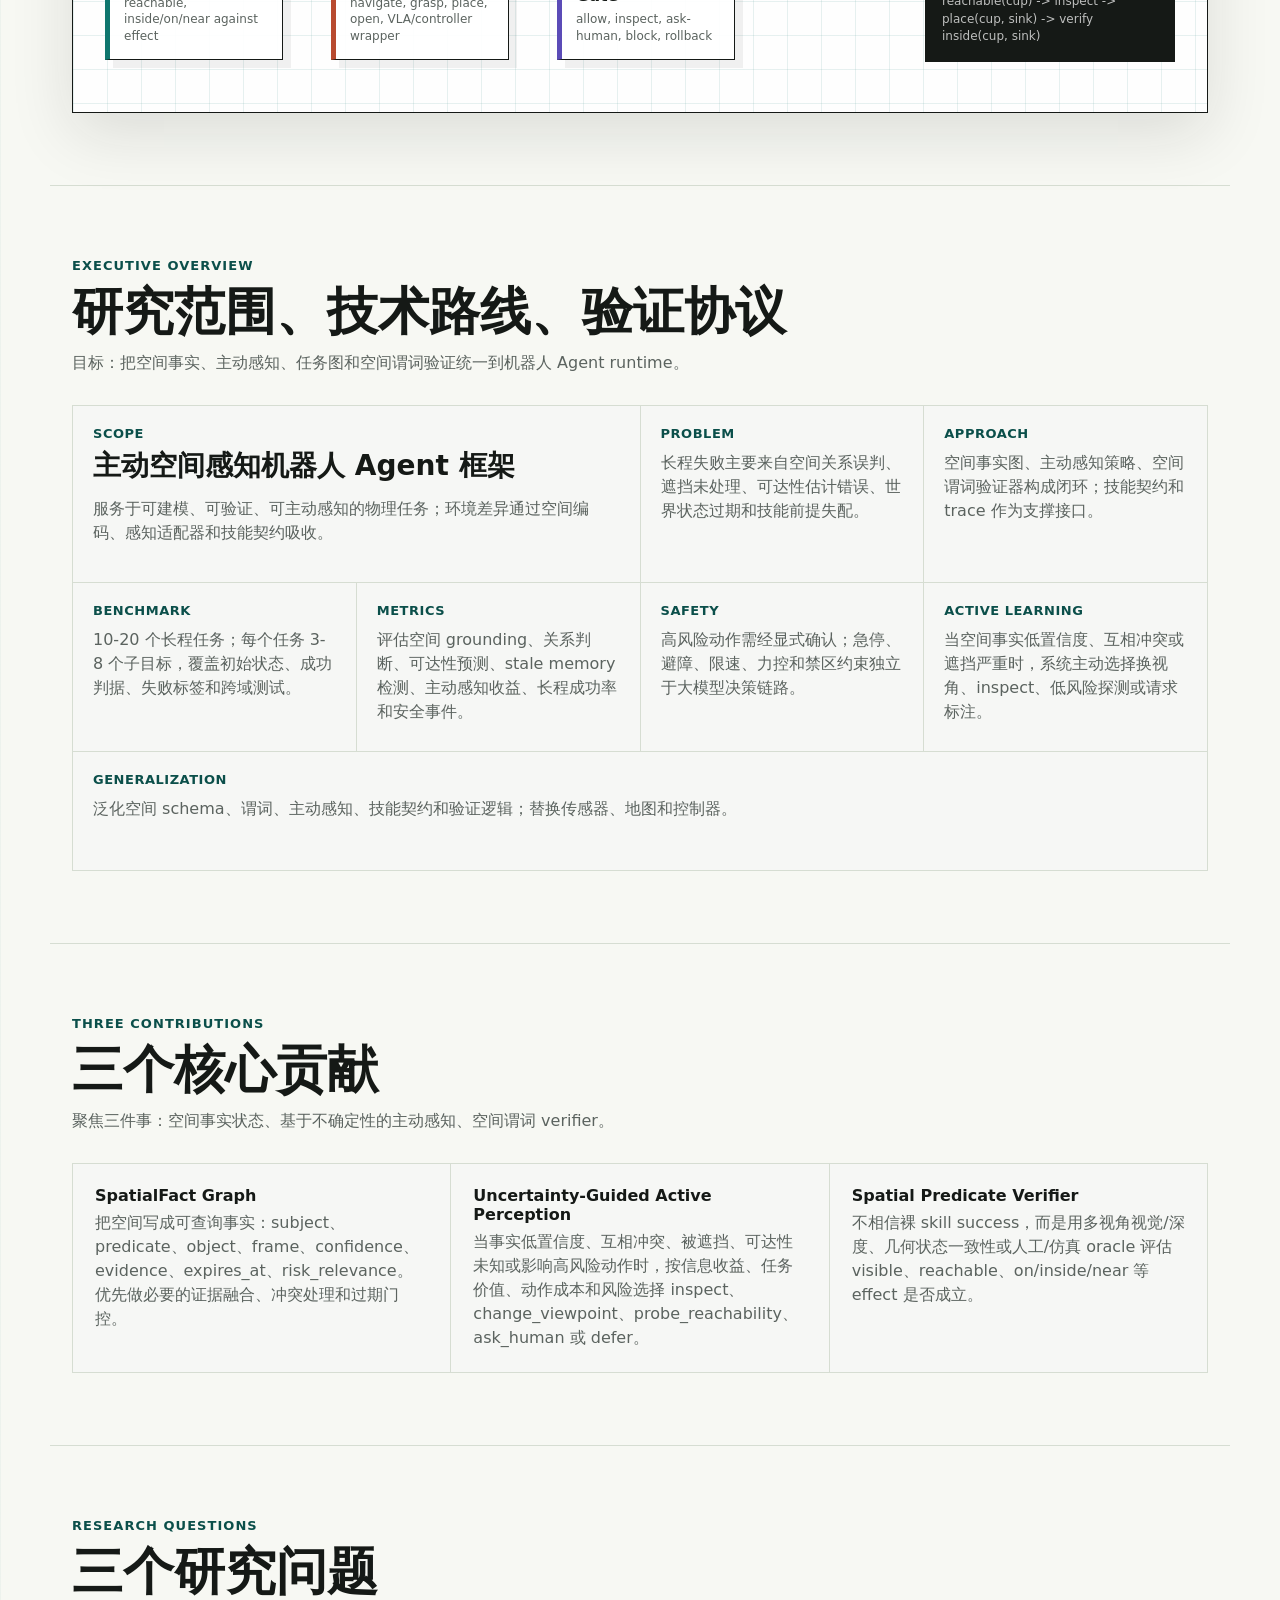
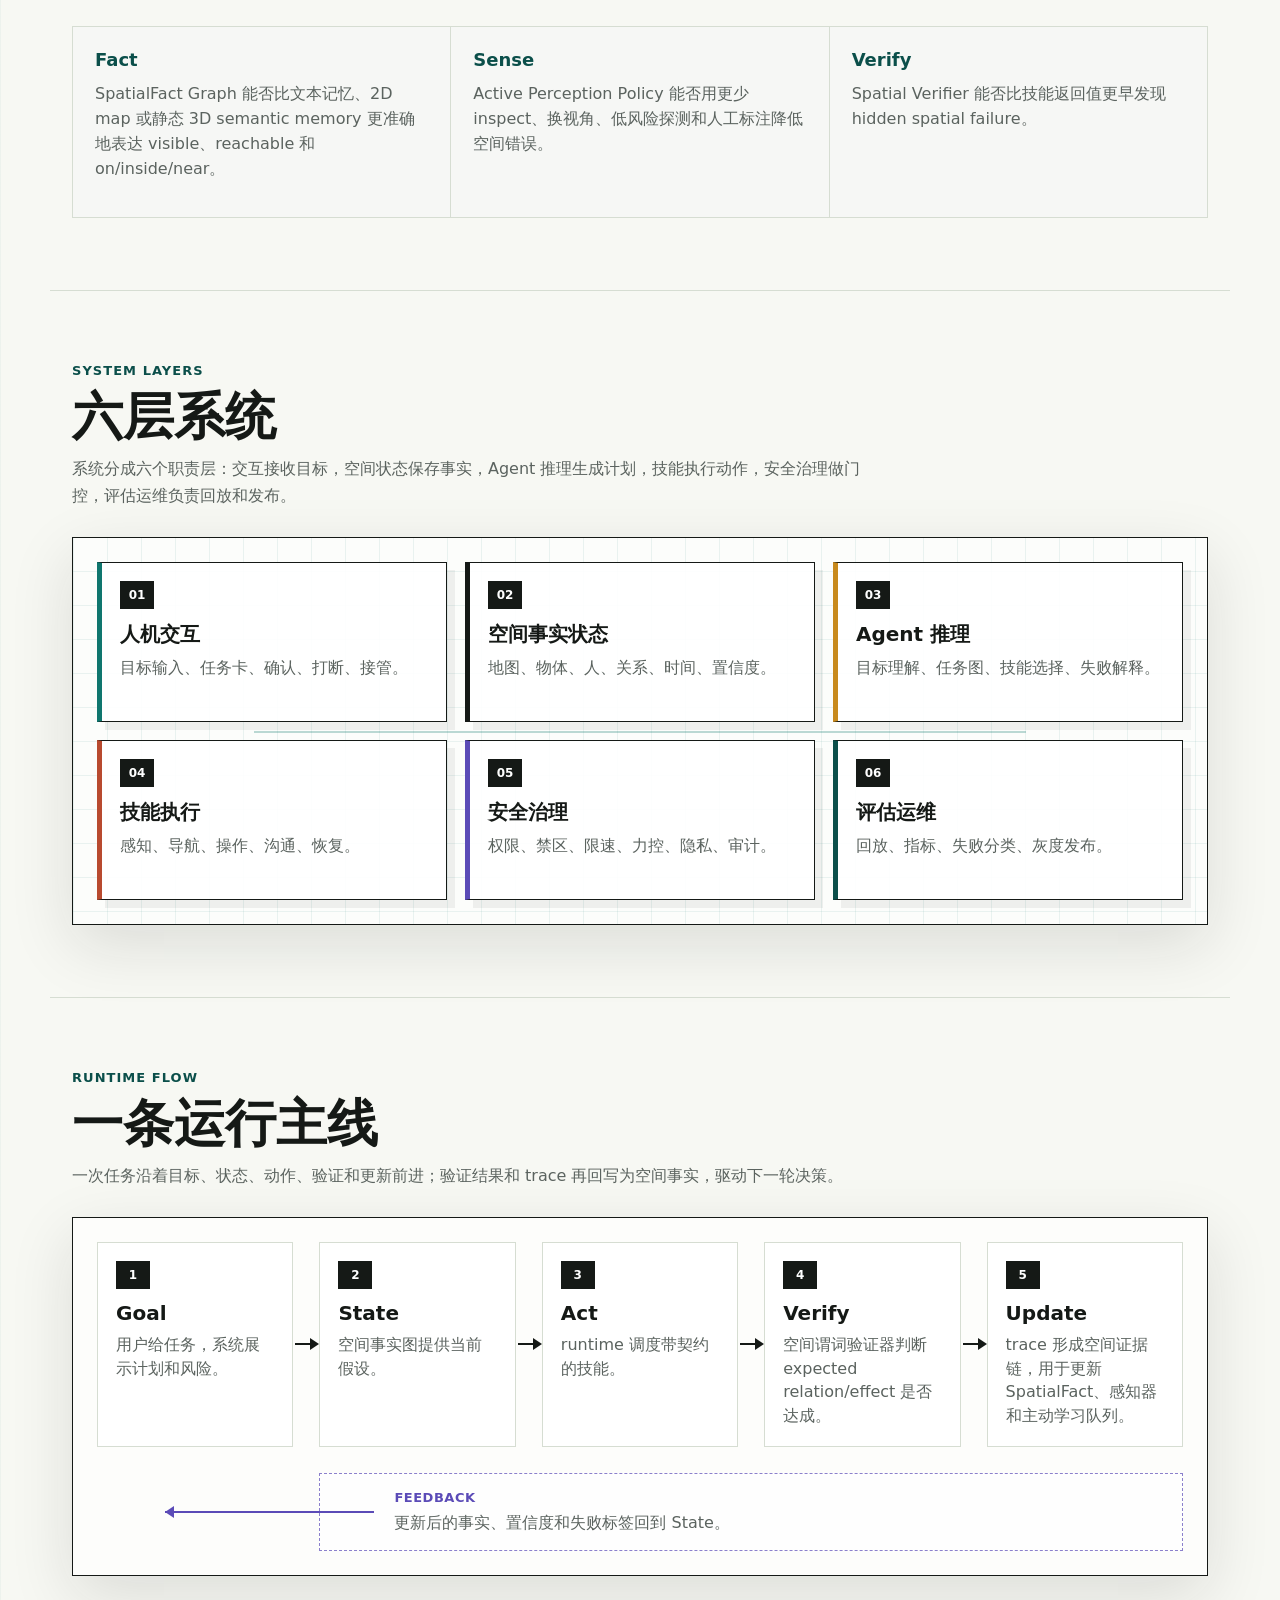
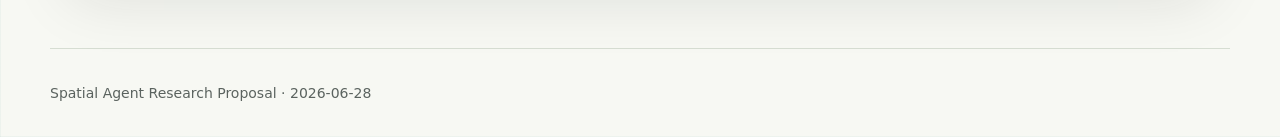
==== commit 0200f3ec: "Remove proposal footer link" ====
--- a/index.html
+++ b/index.html
@@ -236,7 +236,6 @@
   <footer>
     <div class="wrap">
       <span>Spatial Agent Research Proposal · 2026-06-28</span>
-      <span>详细文档：proposal.md</span>
     </div>
   </footer>
 
--- a/assets/clarity.css
+++ b/assets/clarity.css
@@ -2251,10 +2251,10 @@
   left: 236px;
   top: 174px;
   width: 342px;
-  height: 96px;
-  border: 2px solid rgba(91, 75, 183, 0.42);
-  border-right: 0;
-  border-bottom: 0;
+  height: 136px;
+  border: 0;
+  border-right: 2px solid rgba(91, 75, 183, 0.42);
+  border-bottom: 2px solid rgba(91, 75, 183, 0.42);
 }
 
 .rail-update::after {
@@ -2581,9 +2581,9 @@
 
 .runtime-cinema .branch-up {
   left: 570px;
-  top: 308px;
+  top: 352px;
   width: 3px;
-  height: 218px;
+  height: 174px;
 }
 
 .node-detail {
